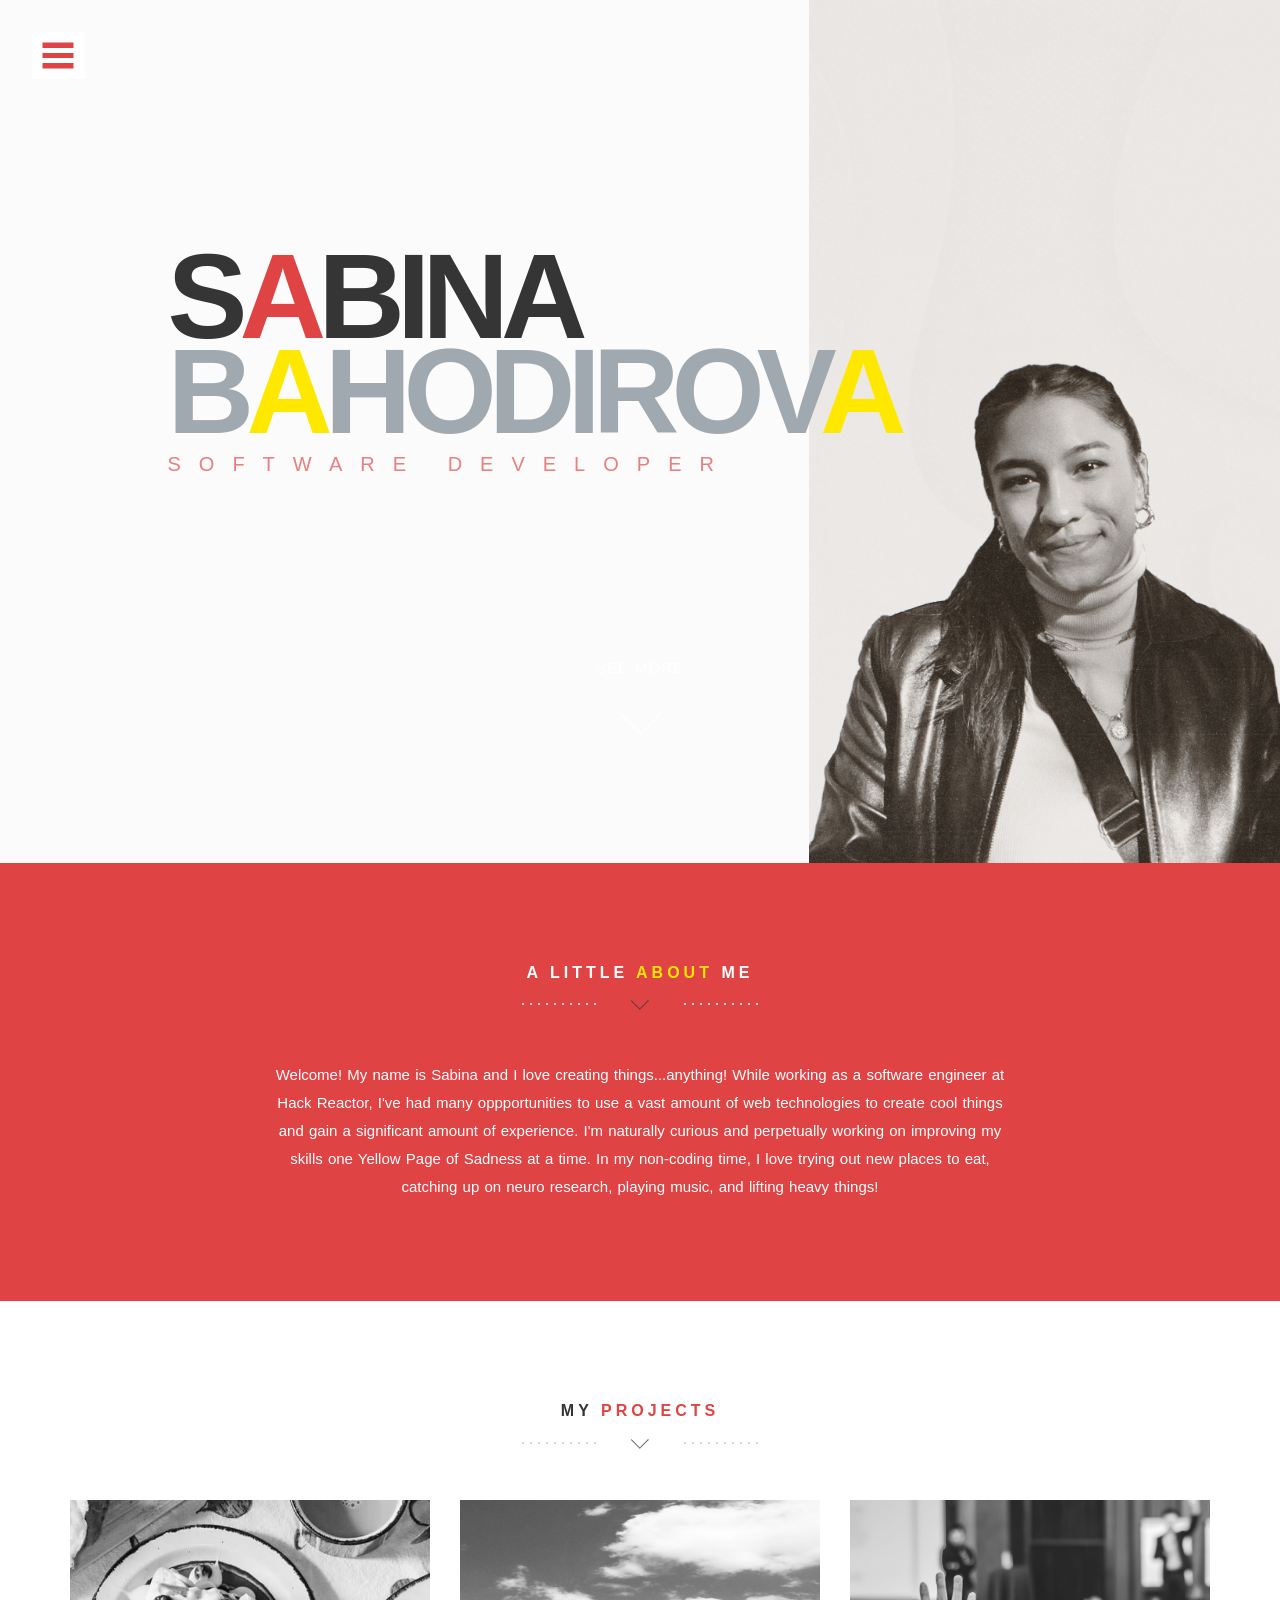
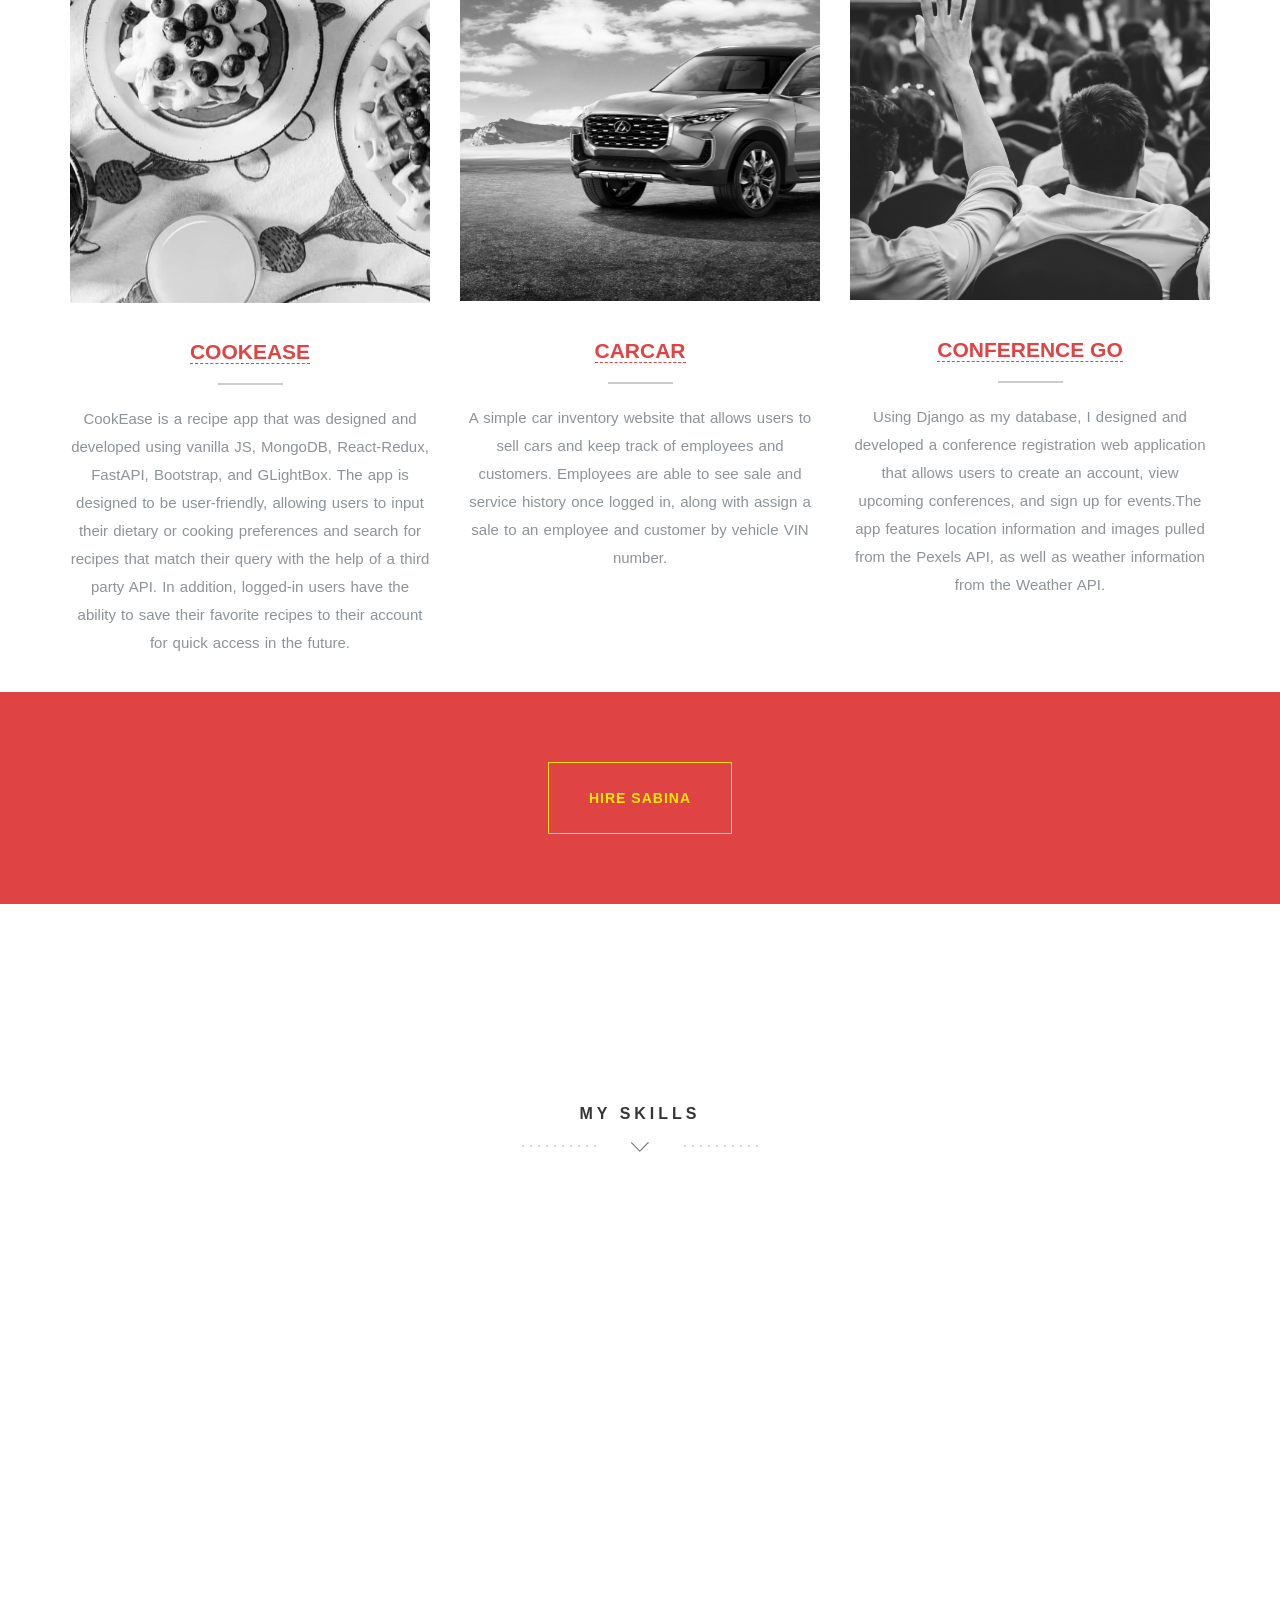
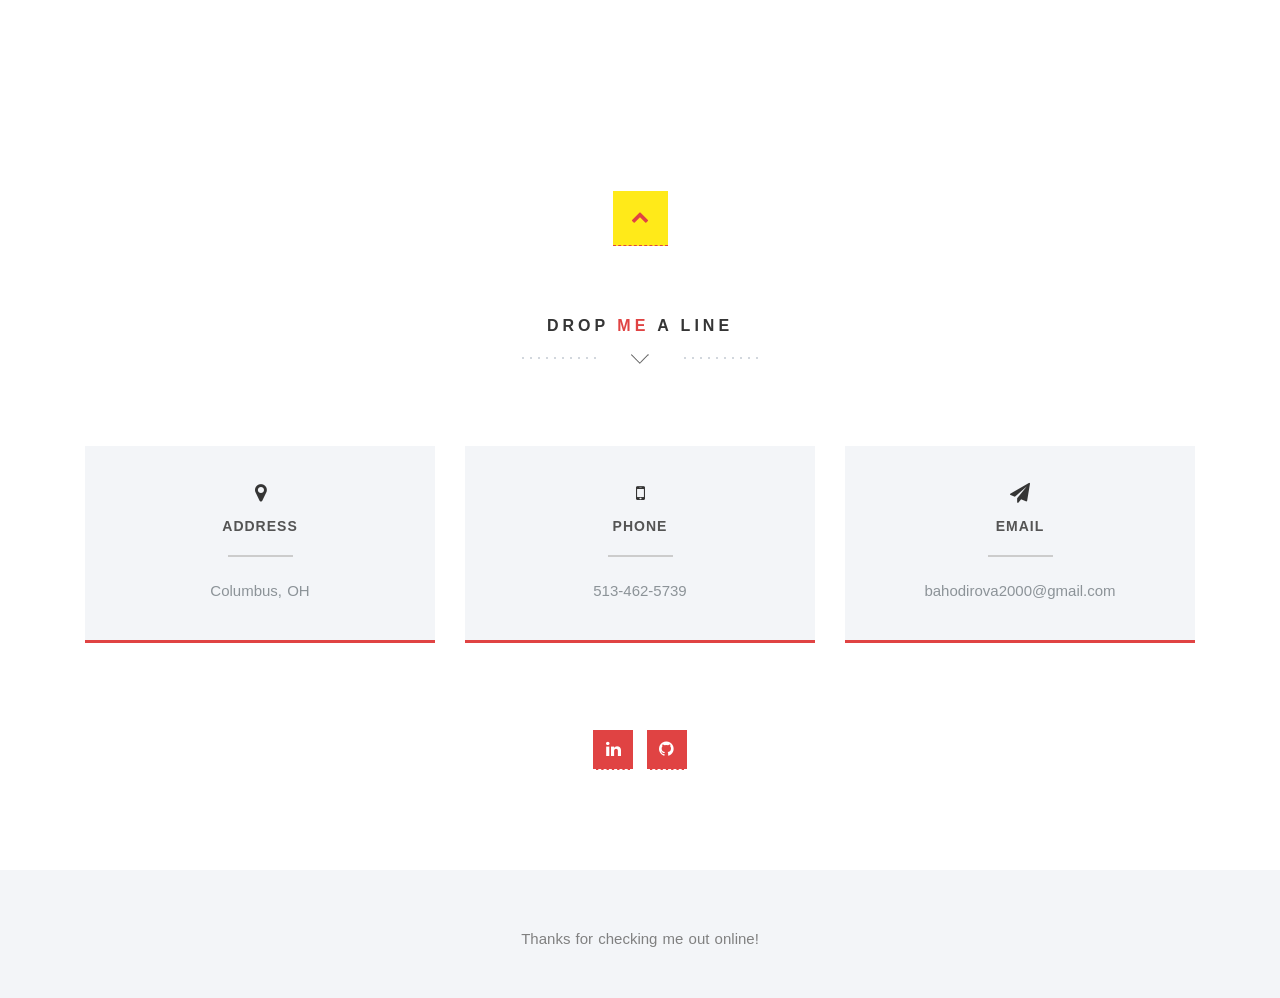
==== index.html @ df7ec86a "Update index.html" ====
<!DOCTYPE html>
<html lang="en">
  <head>
    <meta charset="utf-8" />
    <meta http-equiv="X-UA-Compatible" content="IE=edge" />
    <meta name="viewport" content="width=device-width, initial-scale=1" />
    <!-- Website Title -->
    <title>Sabina Bahodirova - Software Engineer</title>
    <!-- Bootstrap -->
    <link href="assets/bootstrap/css/bootstrap.min.css" rel="stylesheet" />
    <!-- Font-Awesome -->
    <link
      href="assets/font-awesome/css/font-awesome.min.css"
      rel="stylesheet"
    />
    <!-- Lightbox -->
    <link href="assets/lightbox/css/lightbox.css" rel="stylesheet" />
    <!-- Text Rotator-->
    <link href="assets/textrotator/simpletextrotator.css" rel="stylesheet" />
    <!-- FlexSlider -->
    <link href="assets/flexslider/flexslider.css" rel="stylesheet" />
    <!-- Theme Style -->
    <link href="css/style.css" rel="stylesheet" />
    <!-- Animations -->
    <link href="css/animate.css" rel="stylesheet" />
    <!-- Custom Favicon -->
    <link href="img/memoji.png" rel="shortcut icon" type="image/x-icon" />
    <!-- HTML5 Shim and Respond.js IE8 support of HTML5 elements and media queries -->
    <!-- WARNING: Respond.js doesn't work if you view the page via file:// -->
    <!--[if lt IE 9]>
      <script src="assets/html5shiv/html5shiv.js"></script>
      <script src="assets/respond/respond.min.js"></script>
    <![endif]-->
  </head>
  <body id="top">
    <!-- ****************************** Preloader ************************** -->
    <div id="preloader"></div>

    <!-- ==========================
        HEADER SECTION
        =========================== -->
    <header id="home">
      <!-- creative menu -->
      <div class="container-fluid">
        <div class="row">
          <div class="menu-wrap">
            <nav class="menu">
              <!-- Menu Links -->
              <div class="icon-list">
                <a href="index.html#home"
                  ><i class="fa fa-fw fa-home"></i><span>Home</span></a
                >
                <a href="index.html#about"
                  ><i class="fa fa-fw fa-quote-left"></i
                  ><span>About Me</span></a
                >
                <a href="index.html#blog"
                  ><i class="fa fa-fw fa-picture-o"></i><span>Projects</span></a
                >
                <a href="index.html#service"
                  ><i class="fa fa-fw fa-globe"></i><span>Skills</span></a
                >
                <a href="index.html#contact"
                  ><i class="fa fa-fw fa-envelope-o"></i><span>Contact</span></a
                >
              </div>
            </nav>
          </div>
          <button class="menu-button" id="open-button"></button
          ><!-- menu button -->
        </div>
        <!--/row-->
      </div>
      <!--/container-->
      <!-- Header Image -->
      <section class="hero" id="hero">
        <div class="container">
          <!-- Slider Button (don't edit!)-->
          <div class="row">
            <div class="col-md-12 text-right navicon">
              <a id="nav-toggle" class="nav_slide_button" href="index.html#"
                ><span></span
              ></a>
            </div>
          </div>
          <!-- HEADER HEADLINE -->
          <div class="row">
            <div class="col-md-8 col-md-offset-1 inner">
              <h1 class="animated fadeInDown">
                S<span style="color: #e04343">a</span>bina<br />
                <span
                  >B<span style="color: #ffe800">a</span>hodirov<span
                    style="color: #ffe800"
                    >a</span
                  ></span
                >
              </h1>
              <!-- Title -->
              <h3 class="animated fadeInUp delay-05s">
                <span class="rotate">Software Developer</span>
              </h3>
              <!-- Text Rotator -->
            </div>
          </div>
          <!-- Learn More Button -->
          <div class="row">
            <div class="col-md-6 col-md-offset-3 text-center">
              <a href="index.html#about" class="scrollto wow fadeInUp delay-5s">
                <p>SEE MORE</p>
                <p class="scrollto--arrow">
                  <img src="img/scroll-down.png" alt="scroll down arrow" />
                </p>
              </a>
            </div>
          </div>
        </div>
      </section>
      <!-- Header Image End -->
    </header>
    <!-- ==========================
        HEADER SECTION END
        =========================== -->

    <!-- ==========================
        ABOUT SECTION
        =========================== -->
    <section class="intro text-center section-padding color-bg" id="about">
      <div class="container">
        <!-- WELCOME TEXT -->
        <div class="row">
          <div class="col-md-8 col-md-offset-2 wp1">
            <h1 class="arrow">A little <span>about</span> me</h1>
            <!-- Headline -->
            <!-- about / welcome text -->
            <p>
              Welcome! My name is Sabina and I love creating things...anything!
              While working as a software engineer at Hack Reactor, I've had many oppportunities to use a vast
              amount of web technologies to create cool things and gain a
              significant amount of experience. I'm naturally curious and
              perpetually working on improving my skills one Yellow Page of
              Sadness at a time. In my non-coding time, I love trying out new
              places to eat, catching up on neuro research, playing music, and
              lifting heavy things!
            </p>
          </div>
        </div>
      </div>
    </section>
    <!-- ==========================
        ABOUT SECTION END
        =========================== -->

    <!-- ==========================
        BLOG SECTION
        =========================== -->
    <section class="text-center section-padding" id="blog">
      <div class="container">
        <!-- Headline -->
        <div class="row">
          <div class="col-md-12">
            <h1 class="arrow">My <span>Projects</span></h1>
          </div>
        </div>
        <br /><br />
        <!-- Blog Slider -->
        <div class="row">
          <div id="blogSlider">
            <ul class="slides">
              <li>
                <!-- Blog Entry 1 -->
                <div class="col-md-4 wp4">
                  <div class="overlay-effect effects clearfix">
                    <div class="img">
                      <img
                        src="img/stats-bg-2.jpg"
                        class="grayscale"
                        alt="Blog Item"
                        width="825"
                      /><!-- Blog Image -->
                    </div>
                  </div>
                  <br />
                  <h2>
                    <a
                      href="https://guardians-of-the-repository.gitlab.io/cookease/"
                      >CookEase</a
                    >
                  </h2>
                  <!-- Headline -->
                  <p>
                    CookEase is a recipe app that was designed and developed
                    using vanilla JS, MongoDB, React-Redux, FastAPI, Bootstrap,
                    and GLightBox. The app is designed to be user-friendly,
                    allowing users to input their dietary or cooking preferences
                    and search for recipes that match their query with the help
                    of a third party API. In addition, logged-in users have the
                    ability to save their favorite recipes to their account for
                    quick access in the future.
                  </p>
                  <!-- Description-->
                </div>
                <!-- Blog Entry 2 -->
                <div class="col-md-4 wp4 delay-05s">
                  <div class="overlay-effect effects clearfix">
                    <div class="img">
                      <img
                        src="img/car.jpg"
                        class="grayscale"
                        alt="Blog Item"
                        width="555"
                      /><!-- Blog Image -->
                    </div>
                  </div>
                  <br />
                  <h2>
                    <a href="https://gitlab.com/msun220/carcar">CarCar</a>
                  </h2>
                  <!-- Headline -->
                  <p>
                    A simple car inventory website that allows users to sell
                    cars and keep track of employees and customers. Employees
                    are able to see sale and service history once logged in,
                    along with assign a sale to an employee and customer by
                    vehicle VIN number.
                  </p>
                  <!-- Description -->
                </div>
                <!-- Blog Entry 3 -->
                <div class="col-md-4 wp4 delay-1s">
                  <div class="overlay-effect effects clearfix">
                    <div class="img">
                      <img
                        src="img/conference.jpg"
                        class="grayscale"
                        alt="Blog Item"
                        width="710"
                      /><!-- Blog Image -->
                    </div>
                  </div>
                  <br />
                  <h2>
                    <a href="https://gitlab.com/sbahodirova/conference-go"
                      >Conference Go</a
                    >
                  </h2>
                  <!-- Headline -->
                  <p>
                    Using Django as my database, I designed and developed a
                    conference registration web application that allows users to
                    create an account, view upcoming conferences, and sign up
                    for events.The app features location information and images
                    pulled from the Pexels API, as well as weather information
                    from the Weather API.
                  </p>
                  <!-- Description-->
                </div>
              </li>
            </ul>
          </div>
        </div>
      </div>
      <div class="spacer-cta text-center">
        <div class="container">
          <div class="row">
            <div class="col-md-12">
              <a href="index.html#contact" class="outline-btn">hire sabina</a>
            </div>
          </div>
        </div>
      </div>
    </section>
    <!-- ==========================
        BLOG SECTION END
        =========================== -->

    <!-- ==========================
        SERVICE SECTION
        =========================== -->
    <section class="features text-center section-padding" id="service">
      <div class="container">
        <!-- Headline -->
        <div class="row">
          <div class="col-md-12">
            <h1 class="arrow">My Skills</h1>
          </div>
        </div>
        <div class="row">
          <div class="col-md-12">
            <div class="services">
              <!-- Service Box 1 -->
              <div class="col-md-4 wp2 item">
                <div class="icon">
                  <i class="fa fa-book"></i
                  ><!-- Icon -->
                </div>
                <h2>Languages and System Design</h2>
                <!-- Title -->
                <p>Python 3, JavaScript ES6+, Typescript, Node.js, Go, SQL, HTML5, CSS</p>
                <p>
                  Monoliths, Microservices, Domain-driven design, Message
                  passing, Event sourcing, REST APIs, CI/CD
                </p>
                <!-- Description -->
              </div>
              <!-- Service Box 2 -->
              <div class="col-md-4 wp2 item delay-05s">
                <div class="icon">
                  <i class="fa fa-desktop"></i
                  ><!-- Icon -->
                </div>
                <h2>Front End</h2>
                <!-- Title -->
                <p>DOM manipulation, Websockets, React</p>
                <!-- Description -->
              </div>
              <!-- Service Box 3 -->
              <div class="col-md-4 wp2 item delay-1s">
                <div class="icon">
                  <i class="fa fa-cubes"></i
                  ><!-- Icon -->
                </div>
                <h2>Back End</h2>
                <!-- Title -->
                <p>Django 4, PostgreSQL, MongoDB, Apache Kafka, RabbitMQ, Firebase, FastAPI, Express</p>
                <!-- Description -->
              </div>
            </div>
            <div class="clearfix"></div>
          </div>
        </div>
      </div>
    </section>
    <!-- ==========================
        SERVICE SECTION END
        =========================== -->

    <!-- ==========================
        CONTACT SECTION
        =========================== -->
    <section class="text-center section-padding contact-wrap" id="contact">
      <!-- To Top Button -->
      <a href="index.html#top" class="up-btn"
        ><i class="fa fa-chevron-up"></i
      ></a>
      <div class="container">
        <!-- Headline -->
        <div class="row">
          <div class="col-md-12">
            <h1 class="arrow">Drop <span>me</span> a line</h1>
          </div>
        </div>
        <div class="row contact-details">
          <!-- Adress Box -->
          <div class="col-md-4">
            <div class="dark-box box-hover">
              <h2><i class="fa fa-map-marker"></i><span>Address</span></h2>
              <p>Columbus, OH</p>
            </div>
          </div>
          <!-- Phone Number Box -->
          <div class="col-md-4">
            <div class="dark-box box-hover">
              <h2><i class="fa fa-mobile"></i><span>Phone</span></h2>
              <p>513-462-5739</p>
            </div>
          </div>
          <!-- E-Mail Box -->
          <div class="col-md-4">
            <div class="dark-box box-hover">
              <h2><i class="fa fa-paper-plane"></i><span>Email</span></h2>
              <p>bahodirova2000@gmail.com</p>
            </div>
          </div>
        </div>
        <br />
        <!-- Social Buttons - use font-awesome, past in what you want -->
        <div class="row">
          <div class="col-md-12">
            <ul class="social-buttons">
              <!-- linkedin -->
              <li>
                <a
                  href="https://www.linkedin.com/in/sabinabahodirova/"
                  class="social-btn"
                  ><i class="fa fa-linkedin"></i
                ></a>
              </li>
              <!-- github -->
              <li>
                <a href="https://gitlab.com/sbahodirova" class="social-btn"
                  ><i class="fa fa-github"></i
                ></a>
              </li>
            </ul>
          </div>
        </div>
      </div>
    </section>
    <!-- ==========================
        CONTACT SECTION END
        =========================== -->

    <!-- ==========================
        FOOTER SECTION
        =========================== -->
    <footer>
      <div class="container">
        <div class="row">
          <div class="col-md-12 text-center">
            <p>Thanks for checking me out online!</p>
          </div>
        </div>
      </div>
    </footer>
    <!-- ==========================
        FOOTER SECTION END
        =========================== -->

    <!-- jQuery -->
    <script src="https://ajax.googleapis.com/ajax/libs/jquery/1.11.0/jquery.min.js"></script>
    <!-- SmoothScroll -->
    <script
      type="text/javascript"
      src="assets/smoothscroll/smoothscroll.js"
    ></script>
    <!-- Bootstrap -->
    <script src="assets/bootstrap/js/bootstrap.min.js"></script>
    <!-- Waypoints -->
    <script src="js/waypoints.min.js"></script>
    <!-- classie.js -->
    <script src="js/classie.js"></script>
    <!-- FlexSlider -->
    <script src="assets/flexslider/jquery.flexslider.js"></script>
    <!-- Modernizr -->
    <script src="js/modernizr.js"></script>
    <!-- Text Rotator -->
    <script src="assets/textrotator/jquery.simple-text-rotator.js"></script>
    <!-- Lightbox.js -->
    <script src="assets/lightbox/js/lightbox.min.js"></script>
    <!-- Google Maps -->
    <script
      type="text/javascript"
      src="https://maps.googleapis.com/maps/api/js?key=AIzaSyDeKBBPJTG3v5w3cNPAgM6ZsJiPyL1mP_o&amp;sensor=false"
    ></script>
    <!-- Theme JavaScript Core -->
    <script src="js/main.js"></script>
    <script src="js/script.js"></script>

    <!-- GOOGLE MAPS DATA -->
    <script type="text/javascript">
      // When the window has finished loading create our google map below
      google.maps.event.addDomListener(window, "load", init);

      function init() {
        // Basic options for a simple Google Map
        // For more options see: https://developers.google.com/maps/documentation/javascript/reference#MapOptions
        var mapOptions = {
          // How zoomed in you want the map to start at (always required)
          zoom: 15,

          scrollwheel: false,

          // The latitude and longitude to center the map (always required)
          center: new google.maps.LatLng(40.68961985411178, -74.01618003845215), // New York

          // How you would like to style the map.
          // This is where you would paste any style found on Snazzy Maps.
          styles: [
            {
              featureType: "water",
              stylers: [{ color: "#F2F2F2" }, { visibility: "on" }],
            },
            { featureType: "landscape", stylers: [{ color: "#FFFFFF" }] },
            {
              featureType: "road",
              stylers: [{ saturation: -100 }, { lightness: 45 }],
            },
            {
              featureType: "road.highway",
              stylers: [{ visibility: "simplified" }],
            },
            {
              featureType: "road.arterial",
              elementType: "labels.icon",
              stylers: [{ visibility: "off" }],
            },
            {
              featureType: "administrative",
              elementType: "labels.text.fill",
              stylers: [{ color: "#ADADAD" }],
            },
            { featureType: "transit", stylers: [{ visibility: "off" }] },
            { featureType: "poi", stylers: [{ visibility: "off" }] },
          ],
        };

        // Get the HTML DOM element that will contain your map
        // We are using a div with id="map" seen below in the <body>
        var mapElement = document.getElementById("googlemaps");

        // Create the Google Map using out element and options defined above
        var map = new google.maps.Map(mapElement, mapOptions);
      }
    </script>

    <!-- TEXT ROTATOR SETTINGS -->
    <script type="text/javascript">
      $(".rotate").textrotator({
        animation: "fade", // You can pick the way it animates when rotating through words. Options are dissolve (default), fade, flip, flipUp, flipCube, flipCubeUp and spin.
        separator: ",", // If you don't want commas to be the separator, you can define a new separator (|, &, * etc.) by yourself using this field.
        speed: 2000, // How many milliseconds until the next word show.
      });
    </script>
  </body>
</html>
---- assets/textrotator/simpletextrotator.css ----
.rotating {
  display: inline-block;
  -webkit-transform-style: preserve-3d;
  -moz-transform-style: preserve-3d;
  -ms-transform-style: preserve-3d;
  -o-transform-style: preserve-3d;
  transform-style: preserve-3d;
  -webkit-transform: rotateX(0) rotateY(0) rotateZ(0);
  -moz-transform: rotateX(0) rotateY(0) rotateZ(0);
  -ms-transform: rotateX(0) rotateY(0) rotateZ(0);
  -o-transform: rotateX(0) rotateY(0) rotateZ(0);
  transform: rotateX(0) rotateY(0) rotateZ(0);
  -webkit-transition: 0.5s;
  -moz-transition: 0.5s;
  -ms-transition: 0.5s;
  -o-transition: 0.5s;
  transition: 0.5s;
  -webkit-transform-origin-x: 50%;
}

.rotating.flip {
  position: relative;
}

.rotating .front, .rotating .back {
  left: 0;
  top: 0;
  -webkit-backface-visibility: hidden;
  -moz-backface-visibility: hidden;
  -ms-backface-visibility: hidden;
  -o-backface-visibility: hidden;
  backface-visibility: hidden;
}

.rotating .front {
  position: absolute;
  display: inline-block;
  -webkit-transform: translate3d(0,0,1px);
  -moz-transform: translate3d(0,0,1px);
  -ms-transform: translate3d(0,0,1px);
  -o-transform: translate3d(0,0,1px);
  transform: translate3d(0,0,1px);
}

.rotating.flip .front {
  z-index: 1;
}

.rotating .back {
  display: block;
  opacity: 0;
}

.rotating.spin {
  -webkit-transform: rotate(360deg) scale(0);
  -moz-transform: rotate(360deg) scale(0);
  -ms-transform: rotate(360deg) scale(0);
  -o-transform: rotate(360deg) scale(0);
  transform: rotate(360deg) scale(0);
}



.rotating.flip .back {
  z-index: 2;
  display: block;
  opacity: 1;
  
  -webkit-transform: rotateY(180deg) translate3d(0,0,0);
  -moz-transform: rotateY(180deg) translate3d(0,0,0);
  -ms-transform: rotateY(180deg) translate3d(0,0,0);
  -o-transform: rotateY(180deg) translate3d(0,0,0);
  transform: rotateY(180deg) translate3d(0,0,0);
}

.rotating.flip.up .back {
  -webkit-transform: rotateX(180deg) translate3d(0,0,0);
  -moz-transform: rotateX(180deg) translate3d(0,0,0);
  -ms-transform: rotateX(180deg) translate3d(0,0,0);
  -o-transform: rotateX(180deg) translate3d(0,0,0);
  transform: rotateX(180deg) translate3d(0,0,0);
}

.rotating.flip.cube .front {
  -webkit-transform: translate3d(0,0,100px) scale(0.9,0.9);
  -moz-transform: translate3d(0,0,100px) scale(0.85,0.85);
  -ms-transform: translate3d(0,0,100px) scale(0.85,0.85);
  -o-transform: translate3d(0,0,100px) scale(0.85,0.85);
  transform: translate3d(0,0,100px) scale(0.85,0.85);
}

.rotating.flip.cube .back {
  -webkit-transform: rotateY(180deg) translate3d(0,0,100px) scale(0.9,0.9);
  -moz-transform: rotateY(180deg) translate3d(0,0,100px) scale(0.85,0.85);
  -ms-transform: rotateY(180deg) translate3d(0,0,100px) scale(0.85,0.85);
  -o-transform: rotateY(180deg) translate3d(0,0,100px) scale(0.85,0.85);
  transform: rotateY(180deg) translate3d(0,0,100px) scale(0.85,0.85);
}

.rotating.flip.cube.up .back {
  -webkit-transform: rotateX(180deg) translate3d(0,0,100px) scale(0.9,0.9);
  -moz-transform: rotateX(180deg) translate3d(0,0,100px) scale(0.85,0.85);
  -ms-transform: rotateX(180deg) translate3d(0,0,100px) scale(0.85,0.85);
  -o-transform: rotateX(180deg) translate3d(0,0,100px) scale(0.85,0.85);
  transform: rotateX(180deg) translate3d(0,0,100px) scale(0.85,0.85);
}
---- css/style.css ----
/*========================================================================*/



/* /////////////////////////////////////////////////////////////////////
// 03 - Preloader
/////////////////////////////////////////////////////////////////////*/

#preloader {
    position:fixed;
    left:0;
    top:0;
    z-index:99999999999;
    width:100%;
    height:100%;
    overflow:visible;
    background: #fff url('../img/preloader.gif') no-repeat center center;
}





/* ==========================================================================
	Global Styles
========================================================================== */
a {
	color: #E04343;
	-webkit-transition:all 0.5s;
	-moz-transition:all 0.5s;
	-o-transition:all 0.5s;
	transition:all 0.5s;
	border-bottom: 1px dashed;
	outline:none!important;
}

a:hover,a:focus,a:active {
	color:#0D0D0D;
	text-decoration:none;
	outline:none!important;
}
p {
	color:#8c9398;
	word-spacing:1px;
	line-height:25px;
	font-size:20px;
}
h2 {
	font-size:15px;
	color:#353535!important;
	text-transform:uppercase;
	font-weight:bold;
}

h2::after {
	content:" ";
	border:solid 1px #CCCCCC;
	display:block;
	width:65px;
	margin:20px auto;
}
h6 {
	font-size:15px;
	color:#8c8c8c;
	text-transform:uppercase;
	font-weight:bold;
}
h6::after {
	content:" ";
	border:solid 1px #CCCCCC;
	display:block;
	width:65px;
	margin-top: 20px;
}
/* ==========================================================================HTML5 display definitions========================================================================== */
article,aside,details,figcaption,figure,footer,header,hgroup,nav,section,summary {
	display:block;
}
audio,canvas,video {
	display:inline-block;
	*display:inline;
	*zoom: 1;
}
/* * Remove excess height in iOS 5 devices. */
audio:not([controls]) {
	display:none;
	height:0;
}
[hidden] {
	display: none;
}
/* ==========================================================================Base========================================================================== */
html {
	font-size:100%;
	-webkit-text-size-adjust:100%;
	-ms-text-size-adjust:100%;
}
html,html a {
	-webkit-font-smoothing:antialiased;
	text-shadow:1px 1px 1px rgba(0,0,0,0.004);
}
html,button,input,select,textarea {
	font-family:'Varela Round',sans-serif;
}
body {
	margin:0;
	font-family: 'Open Sans',sans-serif;
}
/* ==========================================================================Links========================================================================== */
a:focus {
	outline:thin dotted;
}
a:active,a:hover {
	outline: 0;
}
/* ==========================================================================Typography========================================================================== */
@import url(http://fonts.googleapis.com/css?family=Open+Sans:300,400);
h1 {
	font-size:2em;
	margin:0.67em 0;
	color:#353535;
}
h2 {
	font-size:1.5em;
	margin:0.83em 0;
}

h3 {
	font-size:1.17em;
	margin:1em 0;
}
h4 {
	font-size:1em;
	margin:1.33em 0;
}
h5 {
	font-size:0.83em;
	margin:1.67em 0;
}
h6 {
	font-size: 12px;
	margin:2.33em 0;
}
abbr[title] {
	border-bottom:1px dotted;
}
b,strong {
	font-weight:bold;
}
blockquote {
	margin:0em 55px;
	border-left:4px solid #CCCCCC;
}
dfn {
	font-style:italic;
}
mark {
	background:#ff0;
	color:#000;
}
p,pre {
	margin:1em 0;
}
code,kbd,pre,samp {
	font-family:monospace,serif;
	_font-family:'courier new',monospace;
	font-size:1em;
}
pre {
	white-space:pre;
	white-space:pre-wrap;
	word-wrap:break-word;
}
q {
	quotes:none;
}
q:before,q:after {
	content:'';
	content:none;
}
small {
	font-size:75%;
}
sub,sup {
	font-size:75%;
	line-height:0;
	position:relative;
	vertical-align:baseline;
}
sup {
	top:-0.5em;
}
sub {
	bottom:-0.25em;
}
p {
	font-size: 15px;
	font-weight:100;
	line-height: 28px!important;
}

/* ==========================================================================Lists========================================================================== */
dl,menu,ol,ul {
	margin:1em 0;
}
dd {
	margin:0 0 0 40px;
}
menu,ol,ul {
	padding:0 0 0 40px;
}
nav ul,nav ol {
	list-style:none;
	list-style-image: none;
}
/* ==========================================================================Embedded content========================================================================== */
img {
	border:0;
	-ms-interpolation-mode:bicubic;
}
svg:not(:root) {
	overflow: hidden;
}
/* ==========================================================================Figures========================================================================== */
figure {
	margin: 0;
}
/* ==========================================================================Forms========================================================================== */
form {
	margin:0;
}
fieldset {
	border:1px solid #c0c0c0;
	margin:0 2px;
	padding:0.35em 0.625em 0.75em;
}
legend {
	border:0;
	padding:0;
	white-space:normal;
	*margin-left:-7px;
}
button,input,select,textarea {
	font-size:100%;
	margin:0;
	vertical-align:baseline;
	*vertical-align:middle;
}
button,input {
	line-height:normal;
}
button,html input[type="button"],input[type="reset"],input[type="submit"] {
	-webkit-appearance:button;
	cursor:pointer;
	*overflow:visible;
}
button[disabled],input[disabled] {
	cursor:default;
}
input[type="checkbox"],input[type="radio"] {
	box-sizing:border-box;
	padding:0;
	*height:13px;
	*width:13px;
}
input[type="search"] {
	-webkit-appearance:textfield;
	-moz-box-sizing:content-box;
	-webkit-box-sizing:content-box;
	box-sizing:content-box;
}
input[type="search"]::-webkit-search-cancel-button,input[type="search"]::-webkit-search-decoration {
	-webkit-appearance:none;
}
button::-moz-focus-inner,input::-moz-focus-inner {
	border:0;
	padding:0;
}
textarea {
	overflow:auto;
	vertical-align: top;
}
/* ==========================================================================Tables========================================================================== */
table {
	border-collapse:collapse;
	border-spacing: 0;
}
/* ==========================================================================Section Styles========================================================================== */
.section-padding {
	padding:90px 0 100px
}
.dark-bg {
	background:#f3f5f8;
}
.light-bg {
	background-color:#fff;
}
.dark-box {
	background: #F3F5F8;
	-webkit-box-shadow: 0px 3px 0px 0px #E04343;
	-moz-box-shadow: 0px 3px 0px 0px #E04343;
	box-shadow: 0px 3px 0px 0px #E04343;
	padding:20px 0;
}
.dark-box:hover,.dark-box:focus {
	-webkit-box-shadow: 0px 3px 0px 0px #FFE801;
	-moz-box-shadow: 0px 3px 0px 0px #FFE801;
	box-shadow: 0px 3px 0px 0px #FFE801;
}
.box-hover {
	transition:all 500ms ease-in-out;
	-webkit-transition:all 500ms ease-in-out;
	-moz-transition:all 500ms ease-in-out;
	-o-transition:all 500ms ease-in-out;
}
.box-hover:hover,.box-hover:focus {
	transform:translate(0,-15px);
	-webkit-transform:translate(0,-15px);
	-ms-transform:translate(0,-15px);
}
.wrapper {
	height:650px;
}
.nopadding {
	padding:0;
}
.inner {
	padding-top: 138px;
}
/* ==========================================================================Navigation========================================================================== */
.menu-wrap a {
	color:#555d7c;
	outline:none!important;
}
.menu-wrap a:hover,.menu-wrap a:focus {
	color: #E04343;
}
.content-wrap {
	overflow-y:scroll;
	-webkit-overflow-scrolling:touch;
	-webkit-transition:-webkit-transform 0.4s;
	transition:transform 0.4s;
	-webkit-transition-timing-function:cubic-bezier(0.7,0,0.3,1);
	transition-timing-function:cubic-bezier(0.7,0,0.3,1);
}
.content {
	position:relative;
	background:#b4bad2;
	padding-bottom: 12em;
}
/* Common styles for menu button and menu-wrap */
.menu-button,.menu-wrap {
	position:fixed;
	width:2.5em;
	height:2.25em;
	font-size:1.5em;
	-webkit-transform:translate3d(1.5em,1.5em,0);
	transform: translate3d(1.5em,1.5em,0);
}
/* Menu Button */
.menu-button {
	z-index:1000;
	margin:0;
	padding:0;
	border:none;
	text-indent:2.5em;
	color:transparent;
	background:transparent;
}
.menu-button::before {
	position:absolute;
	top:0.5em;
	right:0.5em;
	bottom:0.5em;
	left:0.5em;
	background: linear-gradient(#E04343 20%,rgba(0, 0, 0, 0) 20%,rgba(0, 0, 0, 0) 40%,#E04343 40%,#E04343 60%,rgba(0, 0, 0, 0) 60%,rgba(0, 0, 0, 0) 80%,#E04343 80%);
	content:'';
}
.menu-button:hover {
	opacity: 0.6;
}
/* Menu */
.menu-wrap {
	z-index:999;
	background: rgba(255, 255, 255, 1);
	-webkit-transition:width 0.4s,height 0.4s,-webkit-transform 0.4s;
	transition:width 0.4s,height 0.4s,transform 0.4s;
	-webkit-transition-timing-function:cubic-bezier(0.7,0,0.3,1);
	transition-timing-function:cubic-bezier(0.7,0,0.3,1);
}
.menu {
	height:100%;
	overflow:hidden;
	font-size:0.75em;
}
.icon-list {
	float:right;
	padding:2.5em 2em 0 6em;
}
.icon-list a {
	opacity:0;
	display:inline-block;
	padding:0 0.2em;
	margin:0 15px;
	text-align:center;
	font-size:1.2em;
	color: #353535;
}
.icon-list a span {
	display:block;
	text-transform:uppercase;
	letter-spacing:1px;
	font-size:0.5em;
	font-weight:700;
	padding-top: 0.5em;
}
/* Shown menu */
.show-menu .content-wrap {
	-webkit-transition-delay:0s;
	transition-delay:0s;
	-webkit-transform:translate3d(0,125px,0);
	transform:translate3d(0,125px,0);
}
.show-menu .menu-wrap {
	width:100%;
	height:125px;
	-webkit-transform:translate3d(0,0,0);
	transform:translate3d(0,0,0);
	-webkit-transition-delay:0s;
	transition-delay:0s;
	border-bottom: 1px solid #E04343;
}
.show-menu .icon-list a {
	opacity:1;
	-webkit-transition:opacity 0.4s 0.4s;
	transition:opacity 0.4s 0.4s;
}
.show-menu .icon-list a:nth-child(2) {
	-webkit-transition-delay:0.42s;
	transition-delay:0.42s;
}
.show-menu .icon-list a:nth-child(3) {
	-webkit-transition-delay:0.44s;
	transition-delay:0.44s;
}
.show-menu .icon-list a:nth-child(4) {
	-webkit-transition-delay:0.46s;
	transition-delay:0.46s;
}
.show-menu .icon-list a:nth-child(5) {
	-webkit-transition-delay:0.48s;
	transition-delay:0.48s;
}
.show-menu .icon-list a:nth-child(6) {
	-webkit-transition-delay:0.5s;
	transition-delay: 0.5s;
}
/* ==========================================================================Hero========================================================================== */
.hero {
	background: url('../img/headshot.jpg') right bottom no-repeat;
	background-size: contain;
	padding:110px 0 100px 0;
	height:auto;
	background-color: #FBFBFB;
}
.hero h1 {
	font-size: 120px;
	letter-spacing: -8px;
	margin: 0;
	font-weight: 600;
	line-height: 95px;
	text-transform: uppercase;
}
.hero h1 span {
	color:#a1a9b0;
	/* display:inline-block; */
}
.hero h3 {
	font-size: 20px;
	margin:0;
	padding:0;
	opacity:0.5;
	color: #E04343;
	letter-spacing: 18px;
	line-height: 50px;
	text-transform: uppercase;
}
.hero p {
	letter-spacing:1px;
	color:#fff;
	font-size: 15px;
}
/* Boucing Arrow Animation */
@keyframes arrowbounce {
	from {
		-webkit-transform:translateY(0);
		-moz-transform:translateY(0);
		transform:translateY(0);
	}
	to {
		-webkit-transform:translateY(-20px);
		-moz-transform:translateY(-20px);
		transform:translateY(-20px);
	}
}
@-moz-keyframes arrowbounce {
	/* Firefox */ from {
		-webkit-transform:translateY(0);
		-moz-transform:translateY(0);
		transform:translateY(0);
	}
	to {
		-webkit-transform:translateY(-20px);
		-moz-transform:translateY(-20px);
		transform:translateY(-20px);
	}
}
@-webkit-keyframes arrowbounce {
	/* Safari and Chrome */ from {
		-webkit-transform:translateY(0);
		-moz-transform:translateY(0);
		transform:translateY(0);
	}
	to {
		-webkit-transform:translateY(-20px);
		-moz-transform:translateY(-20px);
		transform:translateY(-20px);
	}
}
@-o-keyframes arrowbounce {
	/* Opera */ from {
		-webkit-transform:translateY(0);
		-moz-transform:translateY(0);
		transform:translateY(0);
	}
	to {
		-webkit-transform:translateY(-20px);
		-moz-transform:translateY(-20px);
		transform:translateY(-20px);
	}
}
.scrollto {
	padding: 150px 0px 0px 0px;
	display:block;
	color:#FFF;
	text-decoration:none;
	width:200px;
	margin:0 auto;
	border-bottom: none;
}
.scrollto--arrow {
	padding:10px;
}
.scrollto--arrow img {
	animation:arrowbounce 1s alternate infinite;
	-moz-animation:arrowbounce 1s alternate infinite;
	/* Firefox */-webkit-animation:arrowbounce 1s alternate infinite;
	/* Safari and Chrome */-o-animation: arrowbounce 1s alternate infinite;
	/* Opera */
}
/* ==========================================================================Intro========================================================================== */
.intro p {
	margin:50px 0 0;
}
h1.arrow {
	font-size: 16px;
	text-transform:uppercase;
	color:#353535;
	letter-spacing: 4px;
	background:url('../img/h1-bg.png') no-repeat center bottom;
	padding-bottom:30px;
	font-weight: bold;
}
h1.arrow span {
    color: #E04343;
}
/* ==========================================================================About========================================================================== */
.about-image {
	height:400px;
	-webkit-background-size:cover;
	-moz-background-size:cover;
	-o-background-size:cover;
	background-size:cover;
}
.color-bg {
	background: #E04343;
}

.color-bg a {
    color: #FFE800;
}
.color-bg h6, .color-bg p {
    color: white;
}
.color-bg h6::after{
	border-color: #fff;
}
.color-bg .weight-outline-btn {
    color: white;
    border-color: white;
}
.color-bg .weight-outline-btn:hover {
	background: #FFF;
	color: #E04343;
	border-color: rgba(0, 0, 0, 0);
}
.about-text {
	padding:20px 50px 25px 50px;
}
.about-text h1 {
	text-transform:uppercase;
	font-size:24px;
	color: #8C8C8C;
}
.color-bg h1.arrow span {
    color: #FFE800;
}
.color-bg h1.arrow {
    color: #FFF;
}
/* ==========================================================================Services========================================================================== */
.services {
	margin-top:80px;
	margin-bottom:40px;
}
.services .icon {
	position:relative;
	width:175px;
	height:175px;
	margin:0 auto;
	text-align:center;
	line-height:180px;
	font-size:56px;
	color:#fff;
	border-radius:50%;
	box-shadow:0 0 0 0 rgba(0,0,0,0.0);
	margin-bottom:40px;
	-webkit-transition:all .3s ease-out;
	transition:all .3s ease-out;
	border: 1px solid #E04343;
	color: #E04343;
}
.services .item:hover .icon {
	background: #E04343;
	border: 1px solid #E04343;
}
.services .item [class*=fa] {
	-webkit-transition:all .3s ease-out;
	transition:all .3s ease-out;
}
.services .item:hover [class*=fa] {
	-webkit-transform:scale(1.2);
	transform:scale(1.2);
	-webkit-transition:all .3s ease-out;
	transition:all .3s ease-out;
	color:#fff;
}
.features-wrapper {
	margin:70px 0 0;
}
i.respons {
	position:relative;
	width:35px;
	height:35px;
	margin:0 auto;
	line-height:35px;
	text-align:center;
	font-size:15px;
	color:#fff;
	border-radius:50%;
	-webkit-transition:all .3s ease-out;
	transition:all .3s ease-out;
	border:1px solid #CCCCCC;
	color: #CCCCCC;
}
/* ==========================================================================iPhone Section========================================================================== */
.iphone {
	width:50%;
	background:#f3f5f8;
	float:left;
	height:100%;
	box-shadow:inset -15px -11px 40px -6px rgba(0,0,0,0.1);
	-moz-box-shadow:inset -15px -11px 40px -6px rgba(0,0,0,0.1);
	-webkit-box-shadow:inset -15px -11px 40px -6px rgba(0,0,0,0.1);
	z-index:1;
}
.fluid-white {
	width:50%;
	background:#fff;
	float:right;
	height:100%;
	z-index:2;
}
.responsive-services {
	position: relative;
}
/* ==========================================================================Portfolio========================================================================== */
.swag {
	padding:75px 0;
}
.swag h1 {
	text-transform:uppercase;
	letter-spacing:5px;
}
.swag h1 span {
	display:block;
	font-size:25px;
	margin-top:20px;
}
.down-arrow-btn {
	width:auto;
	height:40px;
	background:rgba(0,0,0,0.6);
	display:inline-block;
	margin:15px 5px 15px 5px;
	color:#fff;
	font-size:16px;
	line-height:40px;
	padding:0px 10px;
	text-align:center;
}
.down-arrow-btn:hover,.down-arrow-btn:focus {
	color:#fff;
	background:rgba(0,0,0,1);
}
.portfolio img {
	height:300px;
	width:100%;
}
img.grayscale {
	filter:url("data:image/svg+xml;utf8,<svg xmlns=\'http://www.w3.org/2000/svg\'><filter id=\'grayscale\'><feColorMatrix type=\'matrix\' values=\'0.3333 0.3333 0.3333 0 0 0.3333 0.3333 0.3333 0 0 0.3333 0.3333 0.3333 0 0 0 0 0 1 0\'/></filter></svg>#grayscale");
	/* Firefox 3.5+,IE10 */ filter:gray;
	/* IE6-9 */ -webkit-filter:grayscale(100%);
	/* Chrome 19+& Safari 6+*/ -webkit-transition:all .6s ease;
	/* Fade to color for Chrome and Safari */ -webkit-backface-visibility:hidden;
	/* Fix for transition flickering */
}
img.grayscale:hover {
	filter:none;
	-webkit-filter:grayscale(0%);
}
.row-offset-0 {
	margin-left:0;
	margin-right:0;
}
.row-offset-0>* {
	padding-left:0;
	padding-right:0;
}
.effects {
	padding-left:15px;
}
.effects .img {
	position:relative;
	position:relative;
	z-index:1;
	overflow:hidden;
}
.effects .img:nth-child(n) {
	margin-right:5px;
}
.effects .img:first-child {
	margin-left:-15px;
}
.effects .img:last-child {
	margin-right:0;
}
.effects .img img {
	display:block;
	margin:0;
	padding:0;
	height:auto;
}
.overlay {
	display:block;
	position:absolute;
	z-index:20;
	filter:none!important;
	-webkit-filter:grayscale(0%);
	overflow:hidden;
	transition:all 0.5s;
	-webkit-transition:all 0.5s;
	-moz-transition:all 0.5s;
	-o-transition:all 0.5s;
}
.overlay-effect .img i {
	font-size:30px;
}
.overlay-effect .overlay {
	bottom:0;
	left:0;
	right:0;
	width:100%;
	height:100%;
	opacity:0;
}
.overlay-effect .overlay a.expand {
	left:0;
	right:0;
	bottom:47%;
	margin:0 auto -30px auto;
}
.overlay-effect .img.hover .overlay {
	height:100%;
	opacity:1;
}
.img img {
	width:-webkit-calc(100%+40px) !important;
	width:calc(100%+40px) !important;
	-webkit-transition:opacity 0.35s,-webkit-transform 0.35s;
	transition:opacity 0.35s,transform 0.35s;
	-moz-transition:opacity 0.35s,-moz-transform 0.35s;
	-o-transition:opacity 0.35s,-o-transform 0.35s;
	-webkit-transform:translate3d(-40px,0,0);
	transform:translate3d(-40px,0,0);
	-ms-transform:translate3d(-40px,0,0);
}
.img:hover img {
	-webkit-transform:translate3d(0,0,0);
	transform:translate3d(0,0,0);
	-ms-transform:translate3d(-40px,0,0);
}
.hype {
	position:absolute;
	left:0;
	right:0;
	margin-left:auto;
	margin-right:auto;
	top: 50px;
}
/* ==========================================================================Subscribe========================================================================== */
.subscribe {
	padding-top:75px;
}
.subscribe h1 {
	color: #FFFFFF;
	margin-bottom:40px;
}
.subscribe h1 span {
	display:block;
	font-size:15px;
	text-transform:uppercase;
	font-weight:bold;
	margin-top:20px;
	letter-spacing:1px;
}
.subscribe input[type=text] {
	background-color:rgba(255,255,255,0.1);
	border: solid 1px #FFE800;
	padding:20px;
	width:30%;
	color:#808080;
}

.subscribe input[type=text]:focus {
    outline: none;
}
.subscribe input[type=submit] {
	background: #FFE800;
	border: solid 1px #FFE800;
	padding:20px;
	color: #E04343;
	text-transform:uppercase;
	letter-spacing:1px;
	transition:all 0.5s ease;
	-moz-transition:all 0.5s ease;
	-webkit-transition:all 0.5s ease;
	-o-transition:all 0.5s ease;
}
.subscribe input[type=submit]:hover {
	background: rgba(255, 232, 0, 0.9);
	border: solid 1px #FFE800;
	color: #E04343;
}
/* ==========================================================================CTA========================================================================== */
.spacer-cta {
	background-color: #E04343;
	padding:70px 0;
}
.outline-btn {
	display:inline-block;
	padding:25px 40px;
	color: #FFE801;
	border: solid 1px #FFE801;
	text-transform:uppercase;
	font-weight:bold;
	letter-spacing:1px;
}
.outline-btn:hover,.outline-btn:focus {
	color: #E04343;
	border: solid 1px #E04343;
	background: #FFE801;
}
.weight-outline-btn {
	display:inline-block;
	padding:20px 30px;
	color:#8C8C8C;
	border:solid 1px #8C8C8C;
	text-transform:uppercase;
	font-weight:bold;
	letter-spacing:1px;
}
.weight-outline-btn:hover,.outline-btn:focus {
	color:#424242;
	border: solid 1px #424242;
}
/* ==========================================================================Team========================================================================== */
.team img {
	margin-bottom:20px;
}
ul.social-buttons {
	list-style:none;
	margin:0;
	padding:0;
}
ul.social-buttons li {
	display:inline-block;
	margin-right:10px;
}
ul.social-buttons li:last-child {
	margin-right:0;
}
.social-btn {
	width:40px;
	height:40px;
	background: #E04343;
	display:inline-block;
	color:#fff;
	font-size:17px;
	line-height:40px;
	text-align:center;
}
.social-btn:hover,.social-btn:focus {
	background: rgba(255, 232, 0, 1);
	color: #E04343;
}
.social {
	margin-top: 25px
}
/* ==========================================================================Contact========================================================================== */
.up-btn {
	width:55px;
	height:55px;
	background: rgba(255, 232, 1, 0.9);
	display:block;
	margin:0 auto;
	color: #E04343;
	font-size:18px;
	line-height:52px;
	text-align:center;
	position:absolute;
	top:-26px;
	left:0;
	right:0;
	margin-left:auto;
	margin-right:auto;
}
.up-btn:hover,up-btn:focus {
	color: black;
	background: #FFE800;
}
.contact-details {
	margin:70px 0;
}
.contact-details h2 {
	font-size:20px;
}
.contact-details h2 span {
	display:block;
	color:#545454;
	text-transform:uppercase;
	letter-spacing:1px;
	font-size:14px;
	margin-top:15px;
}
.contact-wrap {
	position:relative;
}
#googlemaps {
	width:100%;
	height:300px;
	left:15px;
	bottom:25px;
}
.contact {
	margin-top:-20px!important;
}
.contact label {
	float:left;
}
.contact .form-control {
	margin-bottom:20px;
	border:1px solid #cbcbcb;
	height:45px;
}
.contact textarea.form-control {
	height: 310px;
}

/* Inputs styles */
.contact .form-control {
	border-radius:0!important;
	;
	-webkit-box-shadow:none;
	box-shadow:none;
}
.contact .form-control:focus {
	-webkit-box-shadow:none;
	box-shadow:none;
	border:1px solid #B0B0B0;
}

.btn-send{
	background:#E04343;
	color: white;
	transition: all 0.4s;
	border-radius: 0;
	float: right;
}

.btn-send:hover{
	background: #FFE800;
	color: #E04343
}

button,button:focus,button:hover,button:active {
	outline: none!important;
}
/* ==========================================================================Footer========================================================================== */
footer a {
	color:#a1a9b0;
}
footer {
	background-color:#f3f5f8;
	padding:40px 0 30px;
}
footer p {
	color: #808080;
}
/* ==========================================================================FlexSlider Custom CSS========================================================================== */
#servicesSlider {
	margin-top:70px;
}
ul.slides li {
	margin-bottom:20px;
}
.features-slider {
	position:relative;
	padding:11% 100px 10% 100px;
	height:400px;
	background-color:#3F6184;
}
.features-slider ul {
	margin:0;
	padding:0;
	list-style:none;
}
.features-slider ul li {
	width:100%;
}
.features-slider li h1 {
	margin-bottom:15px;
	color:#fff;
	font-weight:400;
	font-size:22px;
}
.features-slider li p {
	color:#fff;
	font-size:14px;
}
#clientSlider .flex-control-nav {
	text-align:left;
}
#clientSlider .flex-control-nav li:first-child {
	margin:0px 4px 0px 0px;
}
#clientSlider small {
	font-size: 12px;
	font-weight: bold;
}
.flex-control-paging li a.flex-active {
    background: #E04343;
    border-color: #E04343;
}

.color-bg .flex-control-paging li a{
    background: white;
    border-color: white;
}

.color-bg .flex-control-paging li a.flex-active {
    background: #FFE800;
    border-color: #FFE800;
}
/* ==========================================================================Waypoints========================================================================== */
.wp1,.wp2,.wp3,.wp4,.wp5,.wp6 {
	visibility:hidden;
}
.bounceInLeft,.bounceInRight,.fadeInUp,.fadeInUpDelay,.fadeInDown,.fadeInUpD,.fadeInLeft,.fadeInRight {
	visibility:visible;
}
.delay-05s {
	animation-delay:0.5s;
	-webkit-animation-delay:0.5s;
}
.delay-1s {
	animation-delay:1s;
	-webkit-animation-delay:1s;
}
.wp3 {
	background:url('../img/iphone-bg.png') no-repeat center center;
	background-position:200px 10px;
	height: 100%;
}
/* ==========================================================================Responsive========================================================================== */
/* 320px (iPhone) */
@media screen and (max-width:414px) {
	.scrollto {
		padding: 95px 0px 0px 0px;
	}

	.hero h1 {
		font-size: 100px;
		line-height: 80px;
		margin-top: 65px;
}
}
/* 480px (WVGA - Low End Windows Phone) */
@media screen and (max-width:480px) {
	.wrapper {
		background:#f3f5f8;
		height:640px;
	}
	.iphone {
		display:none;
	}
	.fluid-white {
		display:none;
	}
	.wp2,.wp4,.wp5,.light-box {
		margin-bottom: 30px;
	}
}
/* xGA iPad */
@media screen and (max-width:1024px) {
	.wp3 {
		background-position:50px 0;
	}
	.swag {
		background-attachment:scroll;
	}
	.subscribe {
		background-attachment: scroll;
	}
}
/* 1200px (Small Desktop,Netbook) */
@media screen and (max-width:1280px) {
	.wp3 {
		background-position: 50px 0;
	}
}
/* Bootstrap 990px Breakpoint to 480px */
@media screen and (min-width:480px) and (max-width:991px) {
	.iphone {
		display:none;
	}
	.fluid-white {
		display:none;
	}
	.wrapper {
		background:#f3f5f8;
		height:540px;
	}
	.wp2,.wp4,.wp5,.light-box {
		margin-bottom:30px;
	}
}
@media screen and (max-width:50em) {
	.icon-list a {
		padding:0.5em 0em;
		margin:0 5px;
		font-size:1em;
	}
}







/** Responsive fixes **/
@media screen and (max-width:767px) {
	.inner {
    padding-top: 10px;
    text-align: center;
	}

	.hero h3 {
	    letter-spacing: 10px;
	}


	.hero {
	    padding-bottom: 0;
	}

	.subscribe input[type=text] {
	    width: 50%;
	    margin-bottom: 30px;
	}

	.btn-send {
	    float: none;

	    margin-bottom: 80px;
	}
	.effects .img {
    	margin-bottom: 15px;
	}
	.show-menu .icon-list a {
		display: block;
		width: 100%;
		float: left;
		margin-bottom: 10px;
	}

	.show-menu .menu-wrap {
		height: 100%;
	}
}


@media screen and (max-width:991px) {
	.hero {
    	padding: 0px;
	}

	.subscribe {
	    padding-bottom: 40px;
	}
}
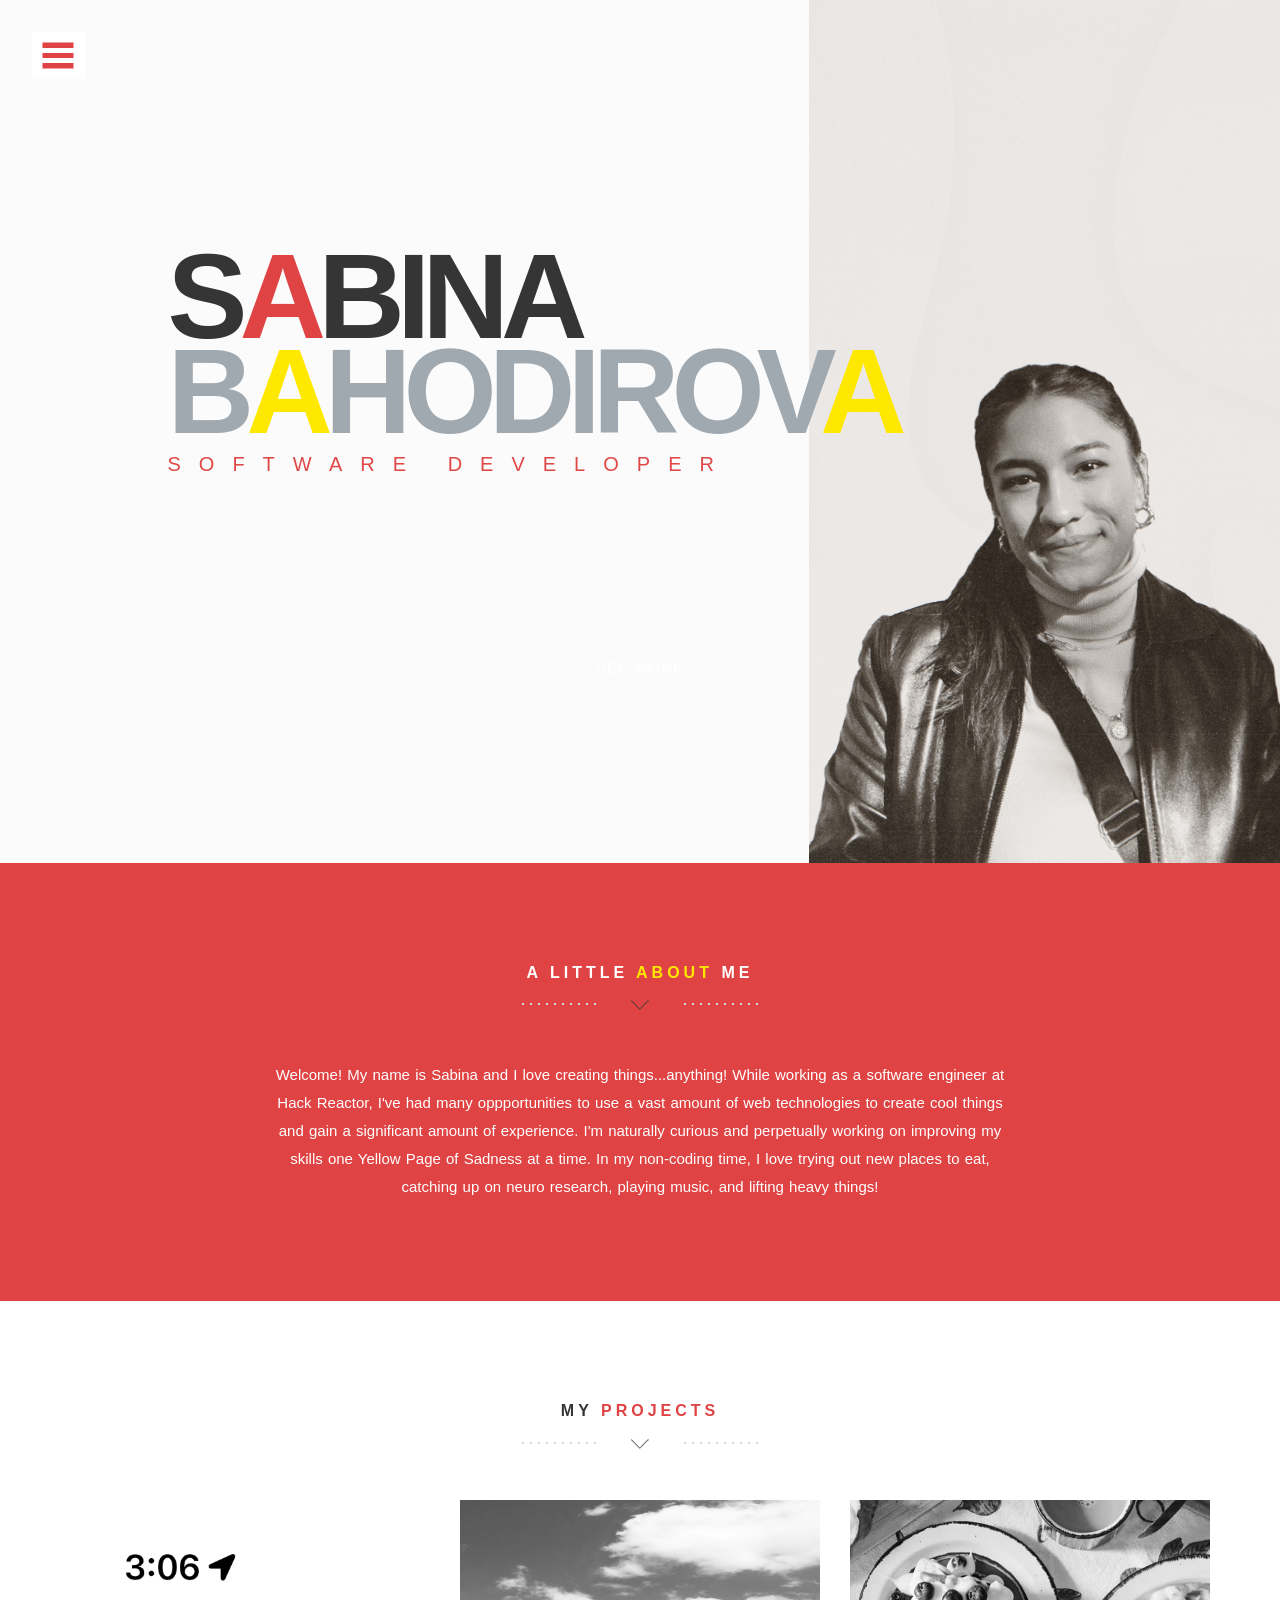
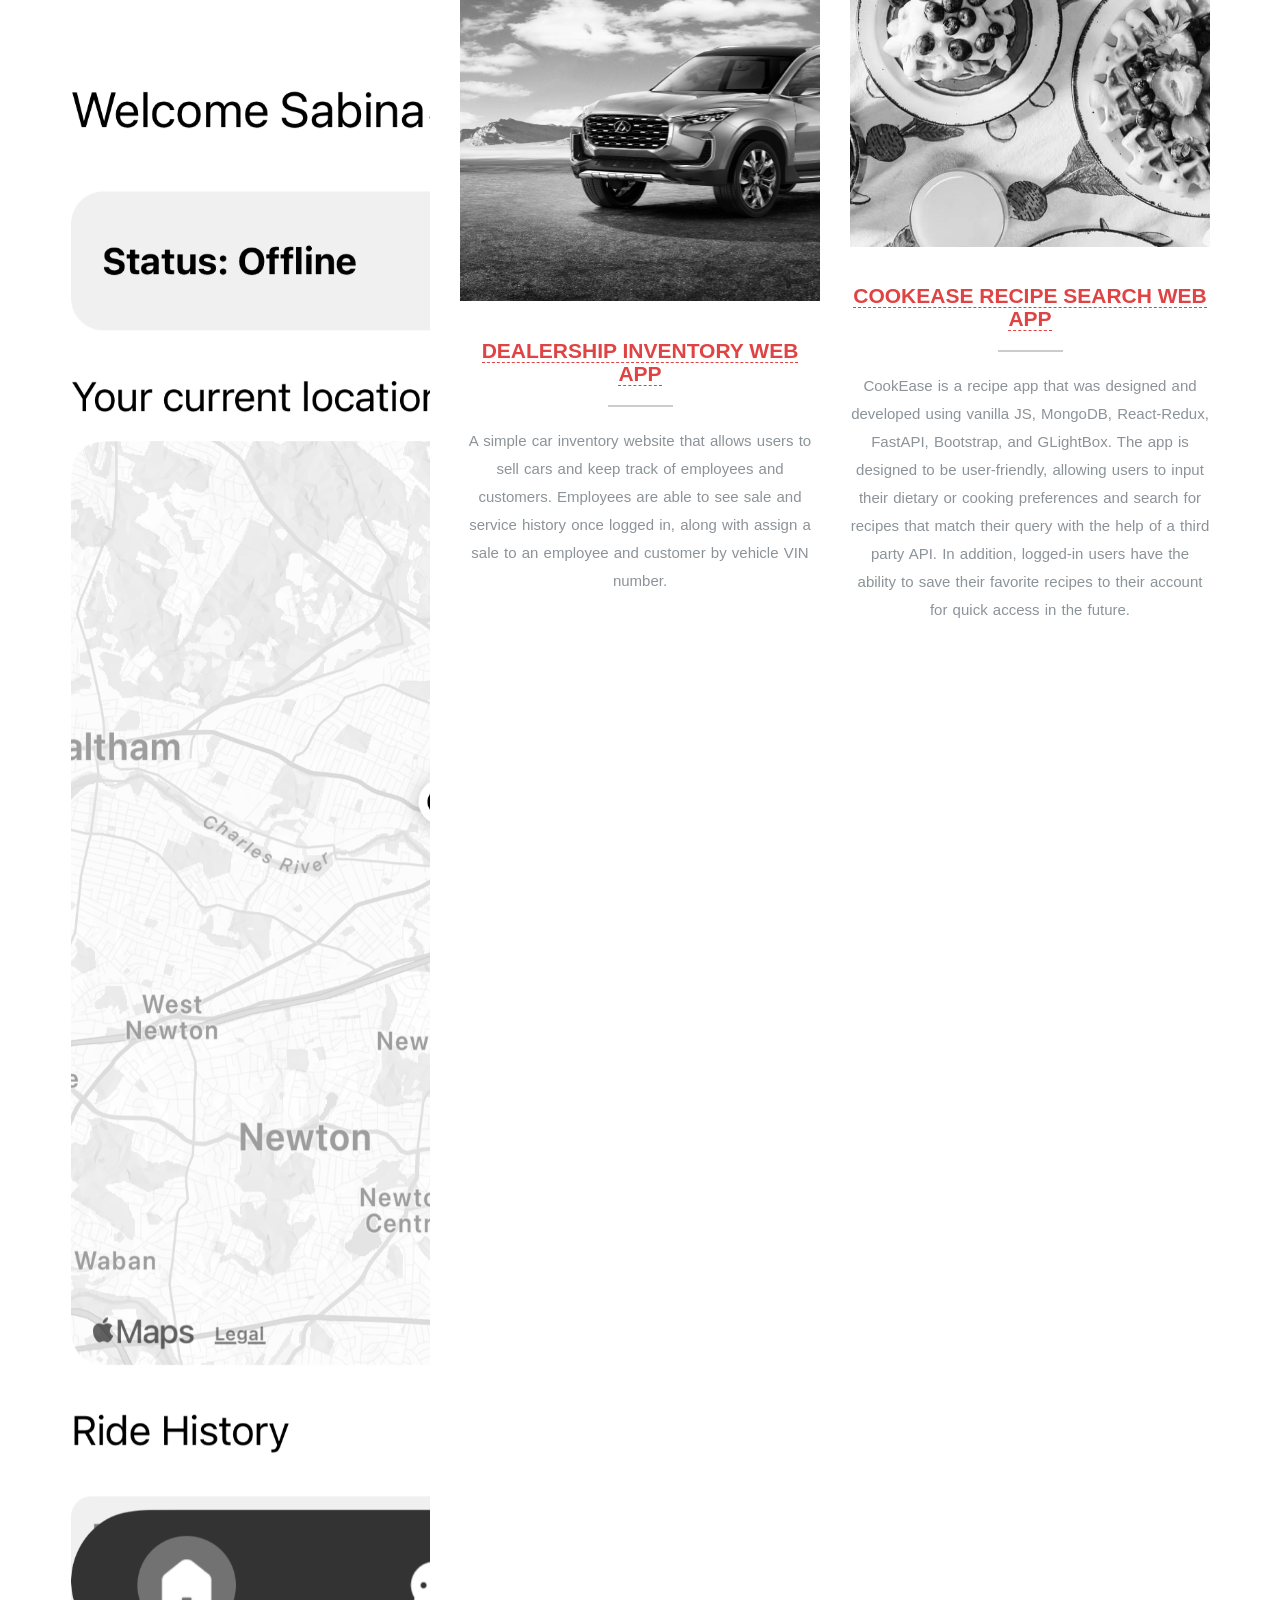
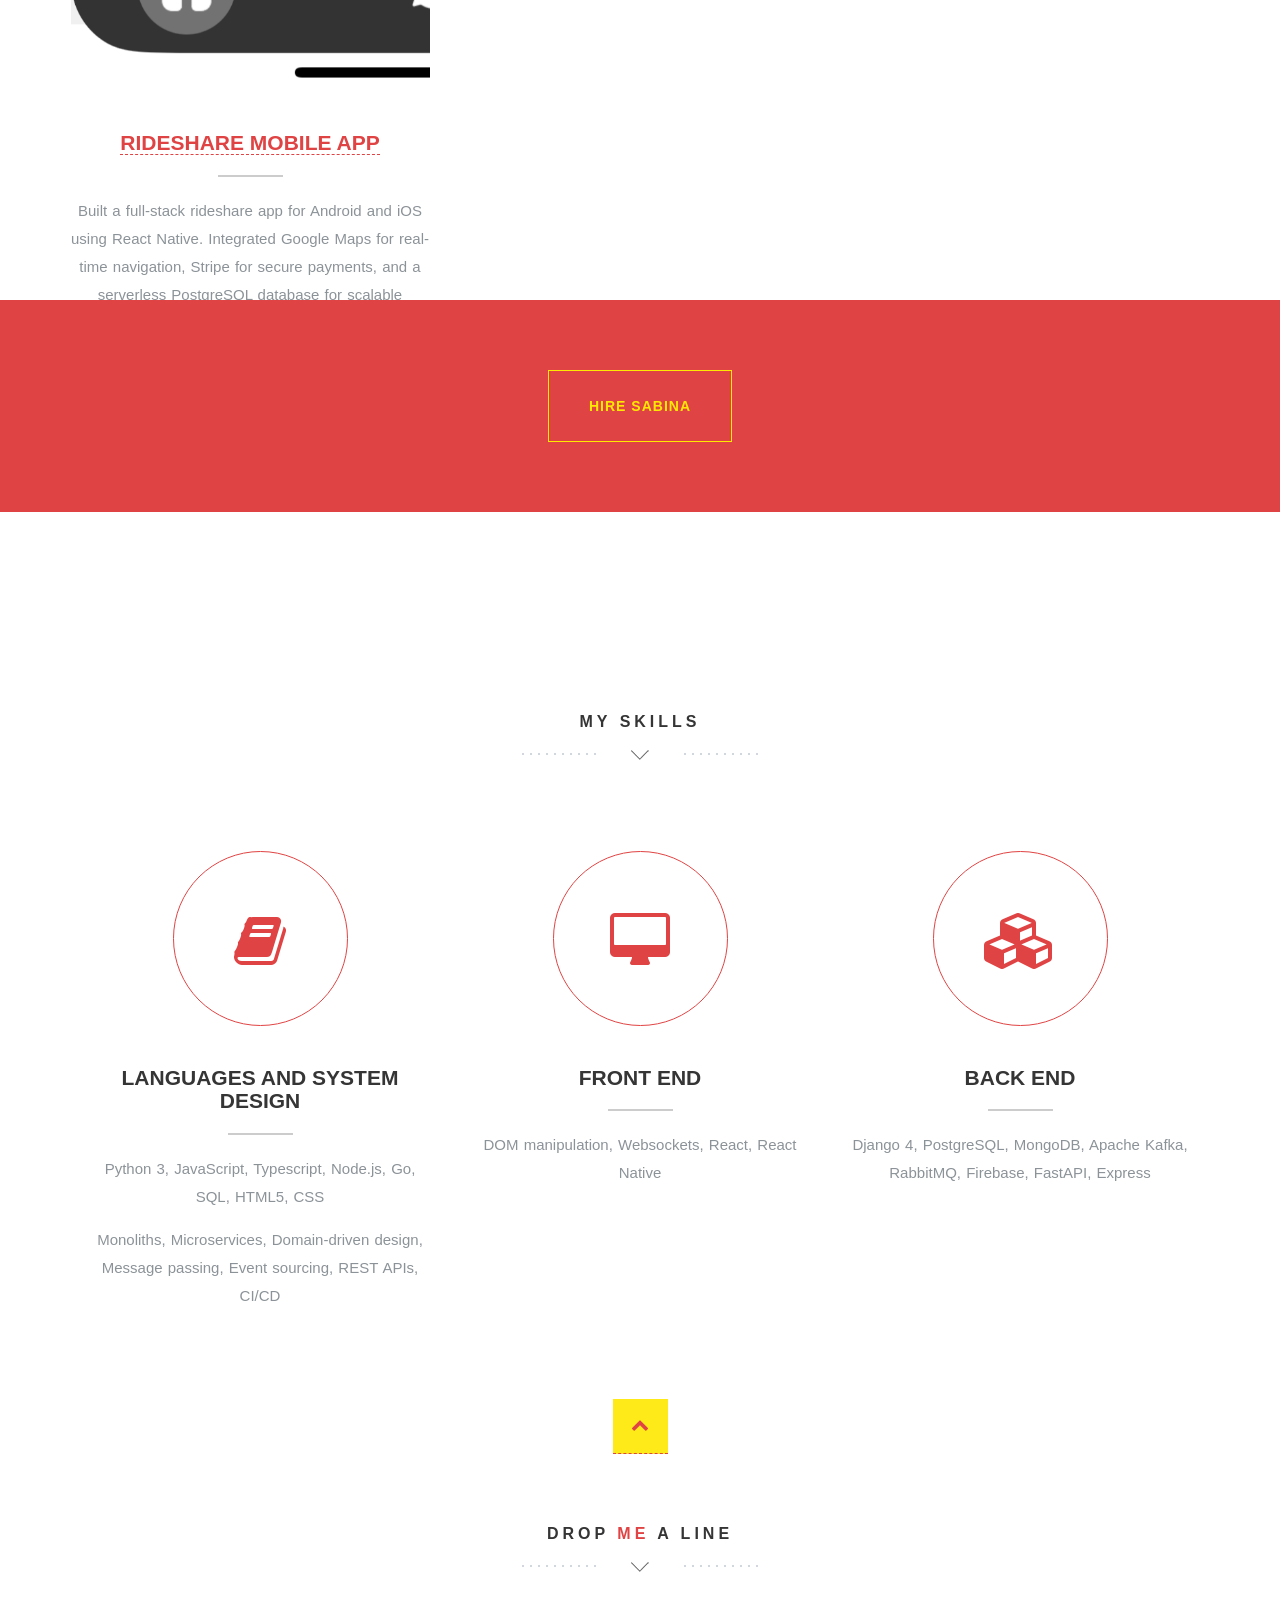
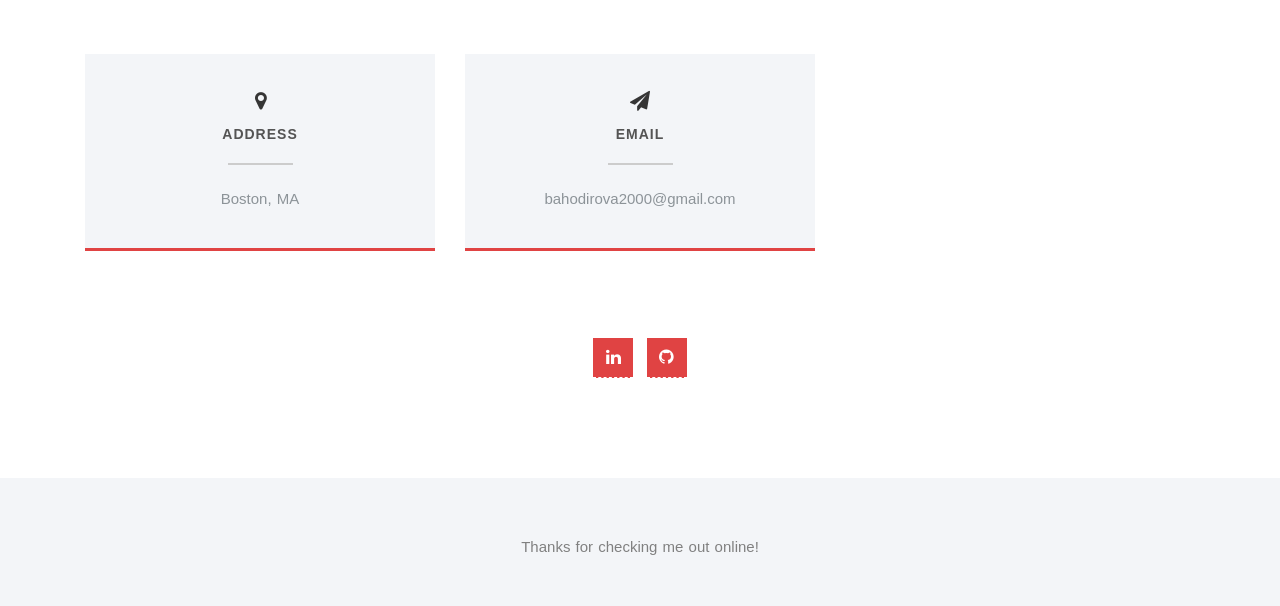
==== commit 418d8690: "first commit" ====
--- a/index.html
+++ b/index.html
@@ -172,7 +172,7 @@
                   <div class="overlay-effect effects clearfix">
                     <div class="img">
                       <img
-                        src="img/stats-bg-2.jpg"
+                        src="img/image0.png"
                         class="grayscale"
                         alt="Blog Item"
                         width="825"
@@ -182,20 +182,15 @@
                   <br />
                   <h2>
                     <a
-                      href="https://guardians-of-the-repository.gitlab.io/cookease/"
-                      >CookEase</a
+                      href="https://github.com/BahodirovaS/Take4"
+                      >RideShare Mobile App</a
                     >
                   </h2>
                   <!-- Headline -->
                   <p>
-                    CookEase is a recipe app that was designed and developed
-                    using vanilla JS, MongoDB, React-Redux, FastAPI, Bootstrap,
-                    and GLightBox. The app is designed to be user-friendly,
-                    allowing users to input their dietary or cooking preferences
-                    and search for recipes that match their query with the help
-                    of a third party API. In addition, logged-in users have the
-                    ability to save their favorite recipes to their account for
-                    quick access in the future.
+                    Built a full-stack rideshare app for Android and iOS using React Native.
+                    Integrated Google Maps for real-time navigation, Stripe for secure payments,
+                    and a serverless PostgreSQL database for scalable storage.
                   </p>
                   <!-- Description-->
                 </div>
@@ -213,7 +208,7 @@
                   </div>
                   <br />
                   <h2>
-                    <a href="https://gitlab.com/msun220/carcar">CarCar</a>
+                    <a href="https://gitlab.com/msun220/carcar">Dealership Inventory Web App</a>
                   </h2>
                   <!-- Headline -->
                   <p>
@@ -230,7 +225,7 @@
                   <div class="overlay-effect effects clearfix">
                     <div class="img">
                       <img
-                        src="img/conference.jpg"
+                        src="img/stats-bg-2.jpg"
                         class="grayscale"
                         alt="Blog Item"
                         width="710"
@@ -239,18 +234,20 @@
                   </div>
                   <br />
                   <h2>
-                    <a href="https://gitlab.com/sbahodirova/conference-go"
-                      >Conference Go</a
+                    <a href="https://github.com/BahodirovaS/cookease"
+                    >CookEase Recipe Search Web App</a
                     >
                   </h2>
                   <!-- Headline -->
                   <p>
-                    Using Django as my database, I designed and developed a
-                    conference registration web application that allows users to
-                    create an account, view upcoming conferences, and sign up
-                    for events.The app features location information and images
-                    pulled from the Pexels API, as well as weather information
-                    from the Weather API.
+                    CookEase is a recipe app that was designed and developed
+                    using vanilla JS, MongoDB, React-Redux, FastAPI, Bootstrap,
+                    and GLightBox. The app is designed to be user-friendly,
+                    allowing users to input their dietary or cooking preferences
+                    and search for recipes that match their query with the help
+                    of a third party API. In addition, logged-in users have the
+                    ability to save their favorite recipes to their account for
+                    quick access in the future.
                   </p>
                   <!-- Description-->
                 </div>
@@ -295,7 +292,7 @@
                 </div>
                 <h2>Languages and System Design</h2>
                 <!-- Title -->
-                <p>Python 3, JavaScript ES6+, Typescript, Node.js, Go, SQL, HTML5, CSS</p>
+                <p>Python 3, JavaScript, Typescript, Node.js, Go, SQL, HTML5, CSS</p>
                 <p>
                   Monoliths, Microservices, Domain-driven design, Message
                   passing, Event sourcing, REST APIs, CI/CD
@@ -310,7 +307,7 @@
                 </div>
                 <h2>Front End</h2>
                 <!-- Title -->
-                <p>DOM manipulation, Websockets, React</p>
+                <p>DOM manipulation, Websockets, React, React Native</p>
                 <!-- Description -->
               </div>
               <!-- Service Box 3 -->
@@ -354,14 +351,7 @@
           <div class="col-md-4">
             <div class="dark-box box-hover">
               <h2><i class="fa fa-map-marker"></i><span>Address</span></h2>
-              <p>Columbus, OH</p>
-            </div>
-          </div>
-          <!-- Phone Number Box -->
-          <div class="col-md-4">
-            <div class="dark-box box-hover">
-              <h2><i class="fa fa-mobile"></i><span>Phone</span></h2>
-              <p>513-462-5739</p>
+              <p>Boston, MA</p>
             </div>
           </div>
           <!-- E-Mail Box -->
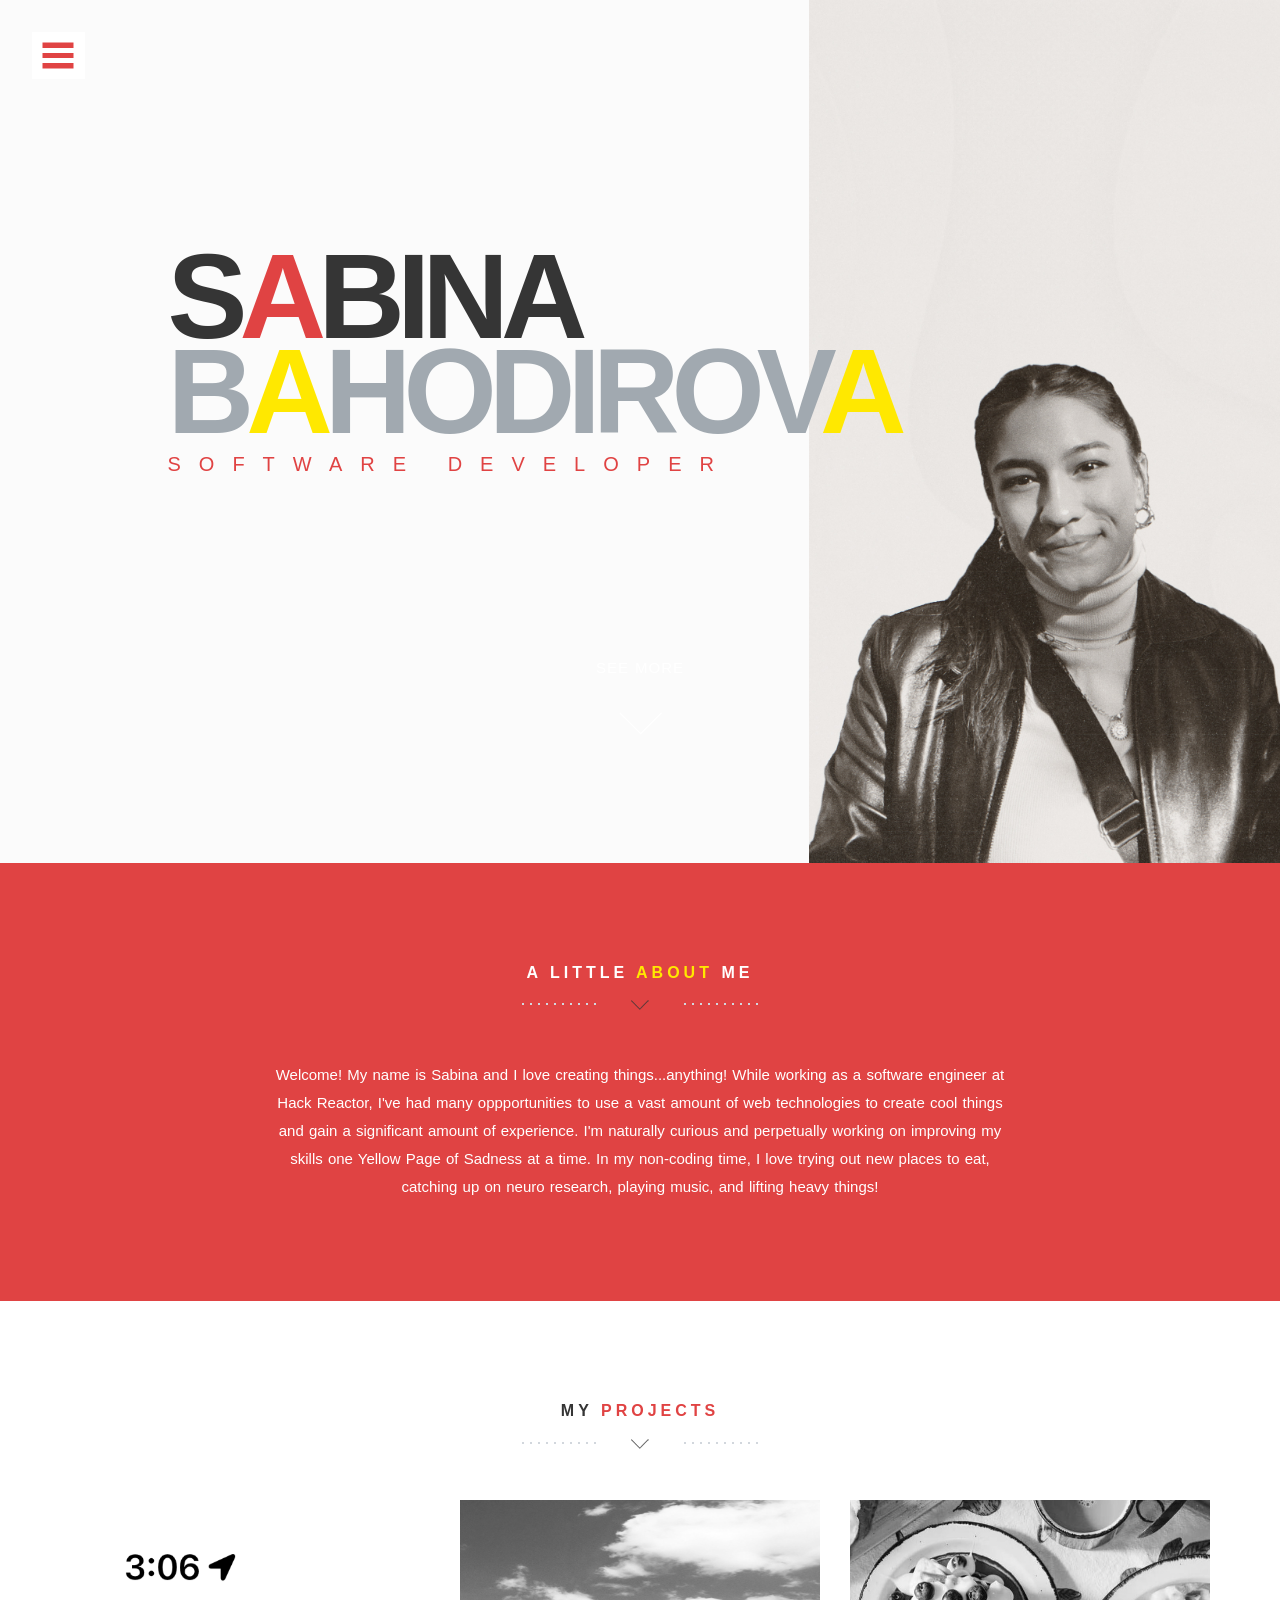
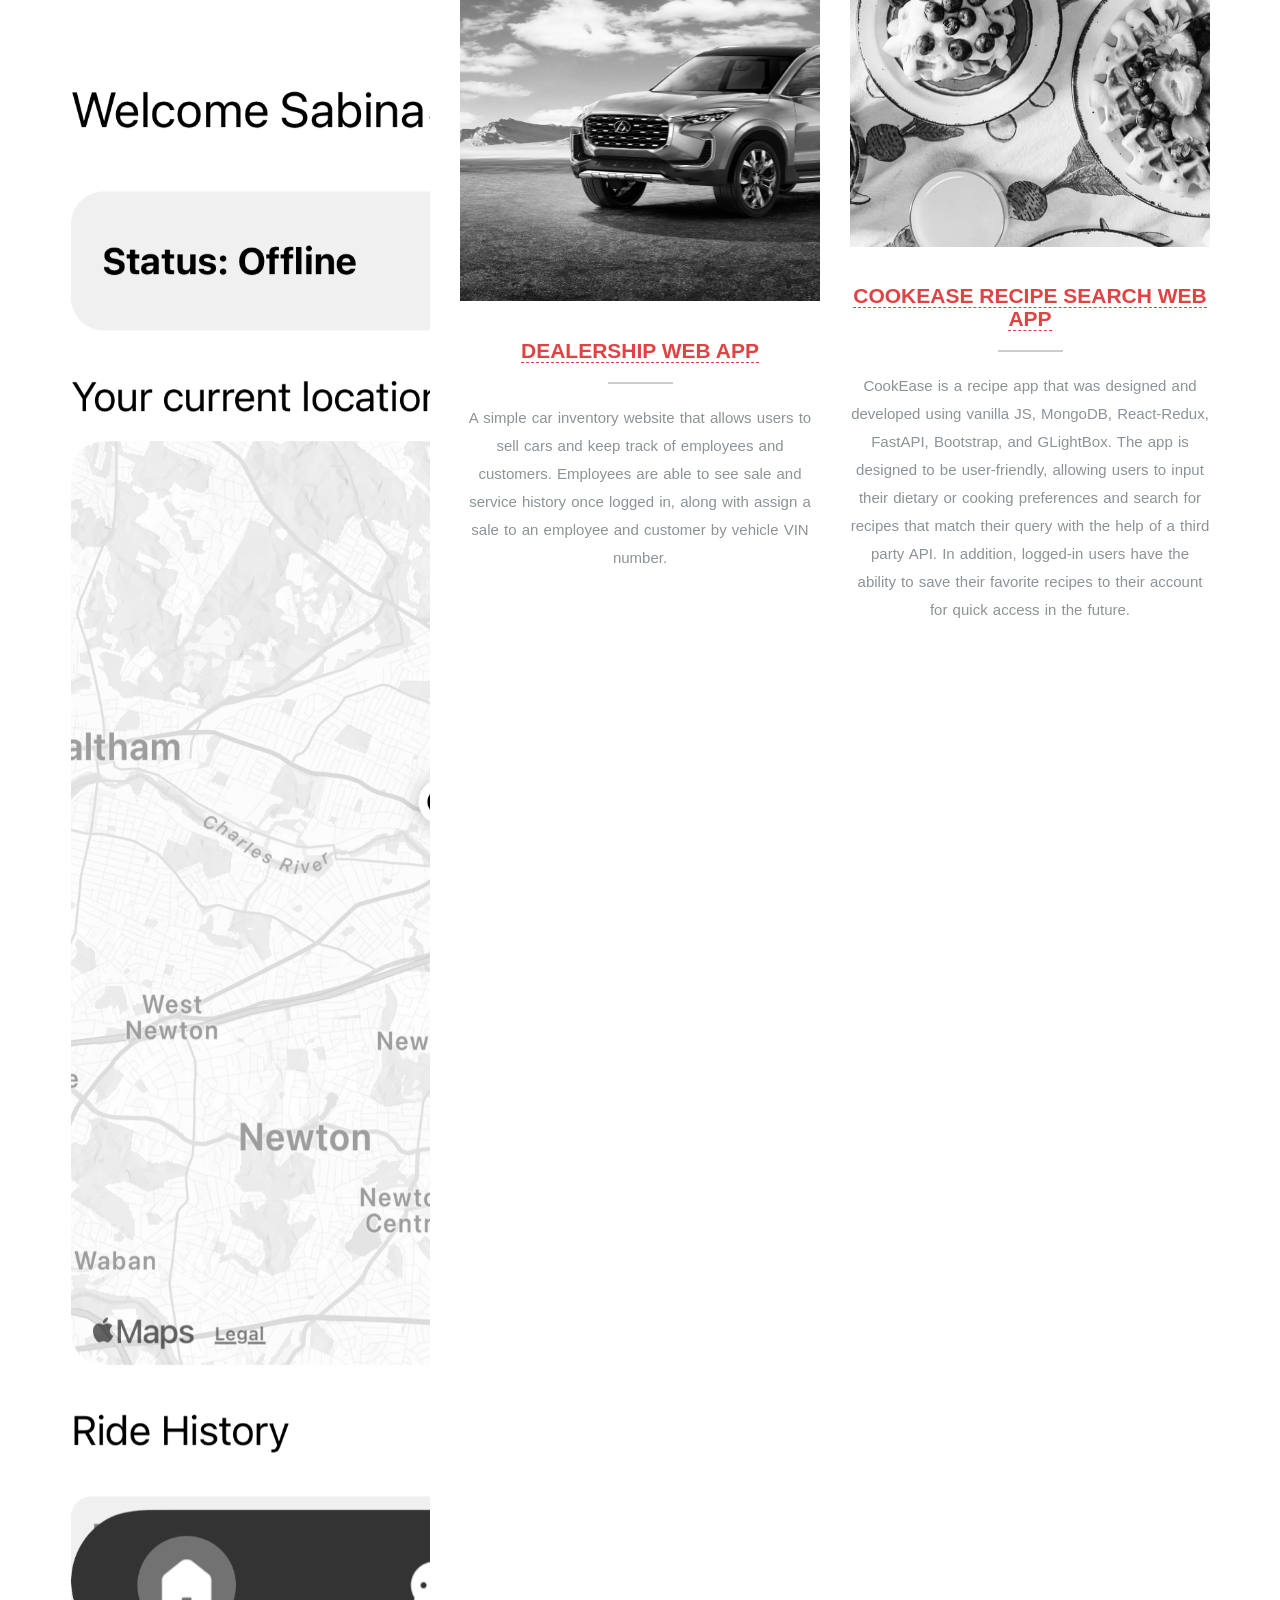
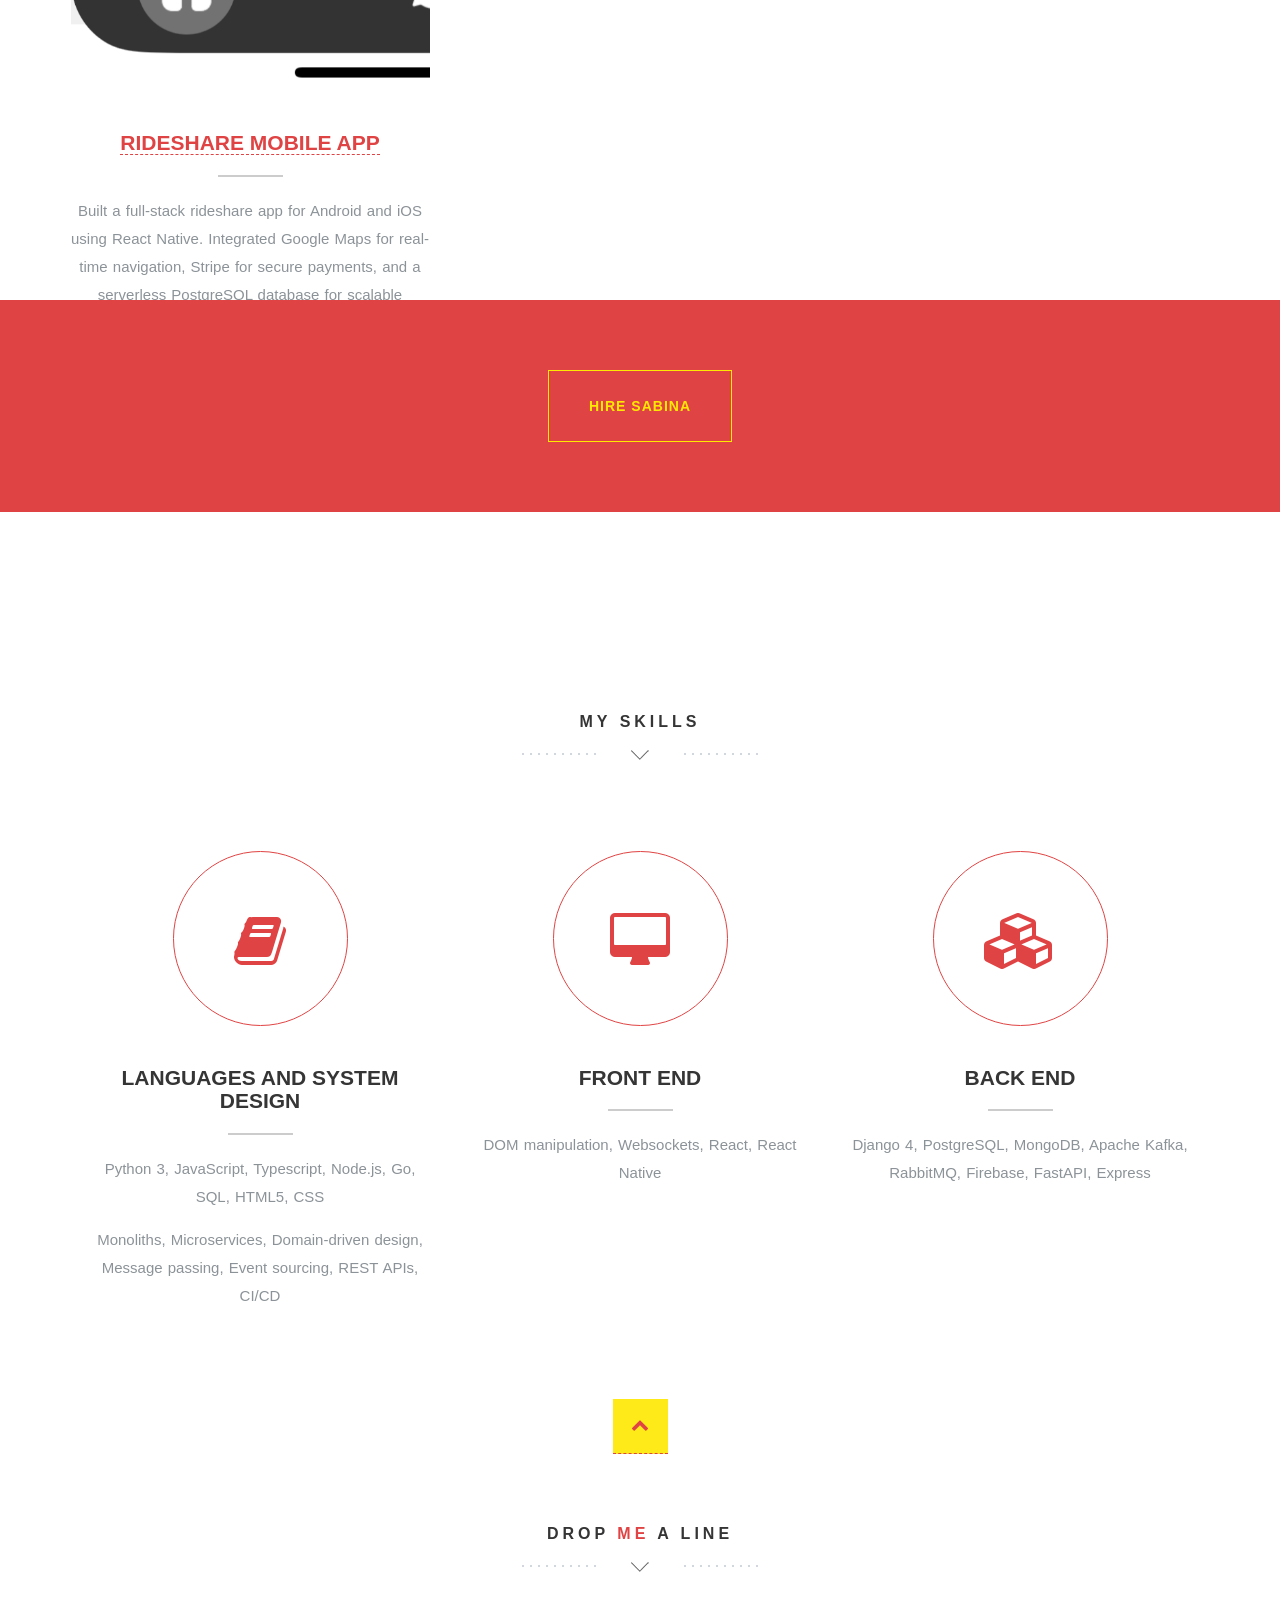
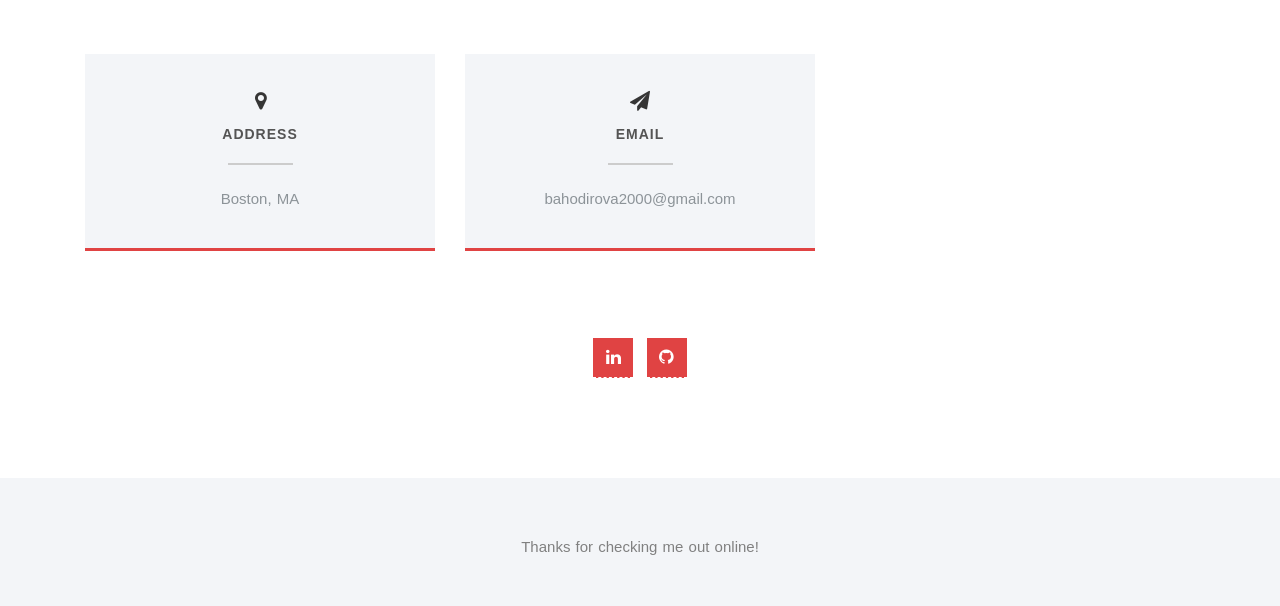
==== commit 91be598d: "main commit" ====
--- a/index.html
+++ b/index.html
@@ -208,7 +208,7 @@
                   </div>
                   <br />
                   <h2>
-                    <a href="https://gitlab.com/msun220/carcar">Dealership Inventory Web App</a>
+                    <a href="https://gitlab.com/msun220/carcar">Dealership Web App</a>
                   </h2>
                   <!-- Headline -->
                   <p>
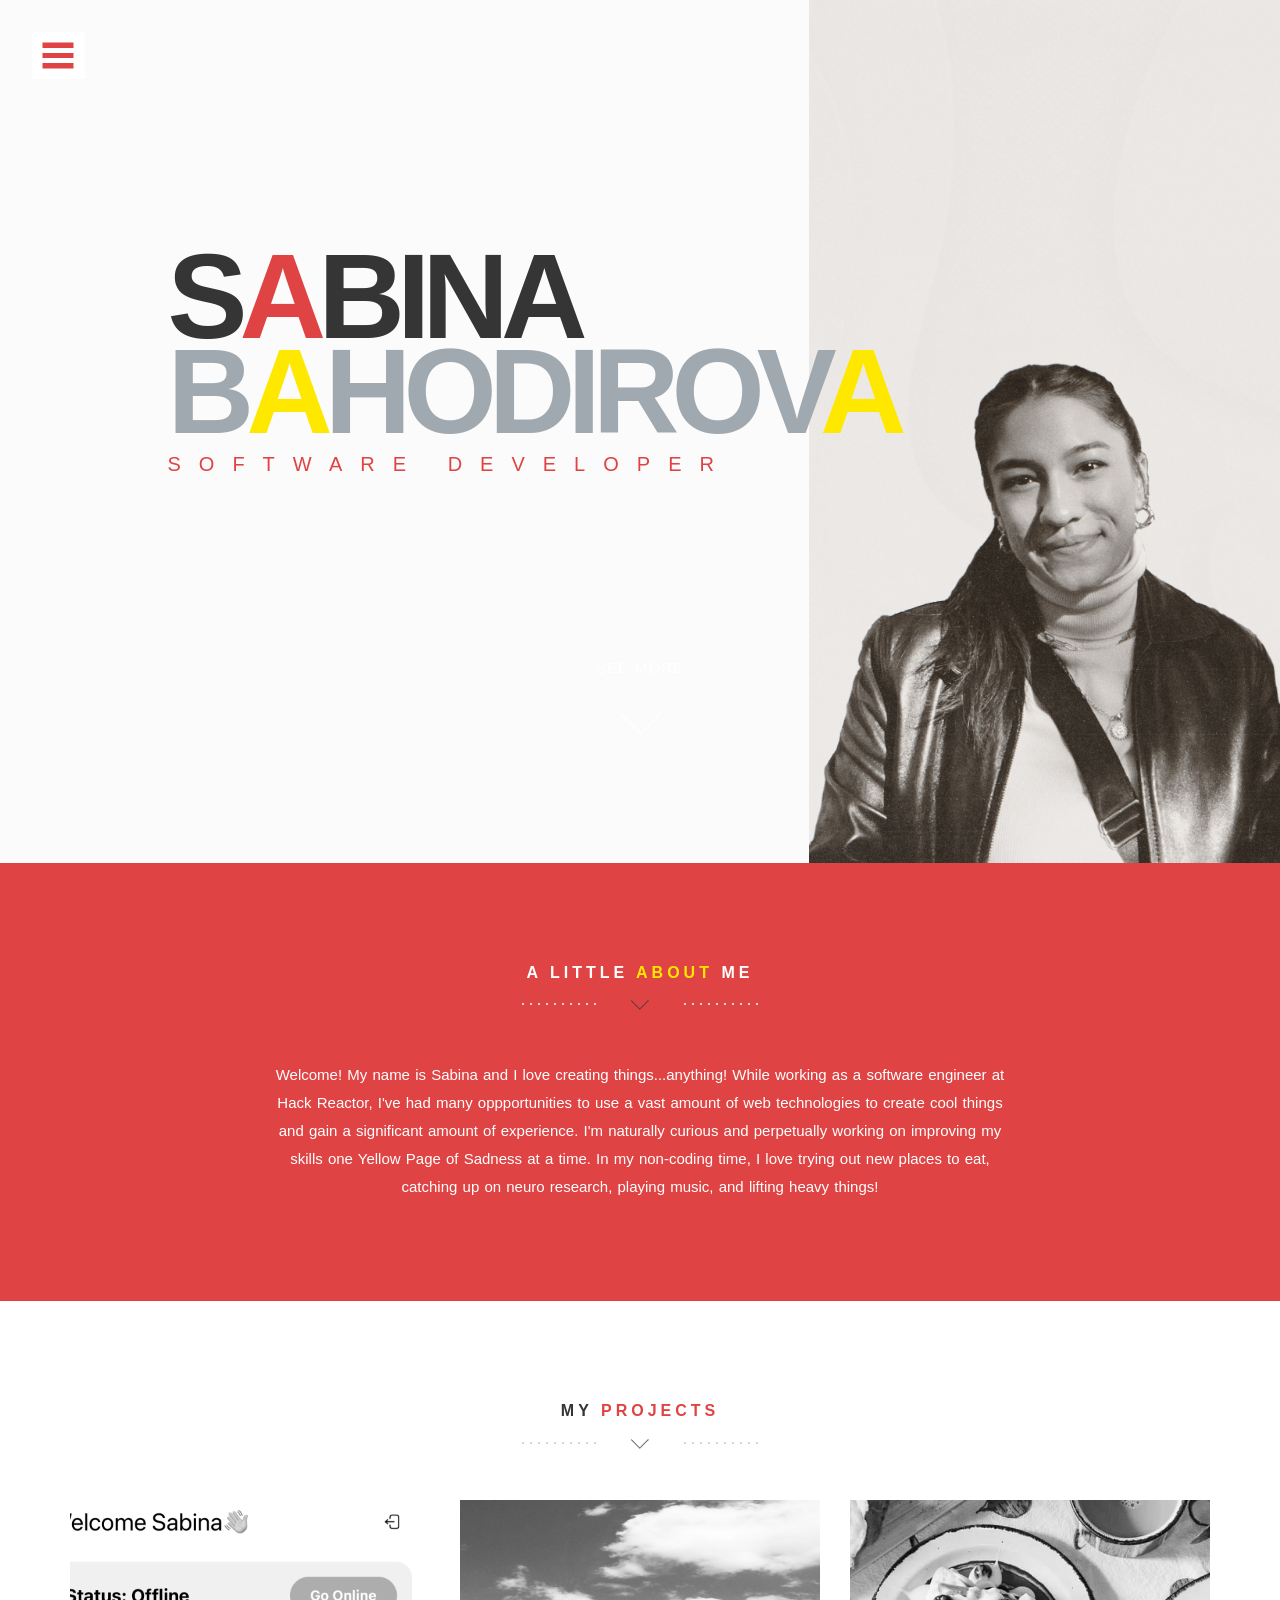
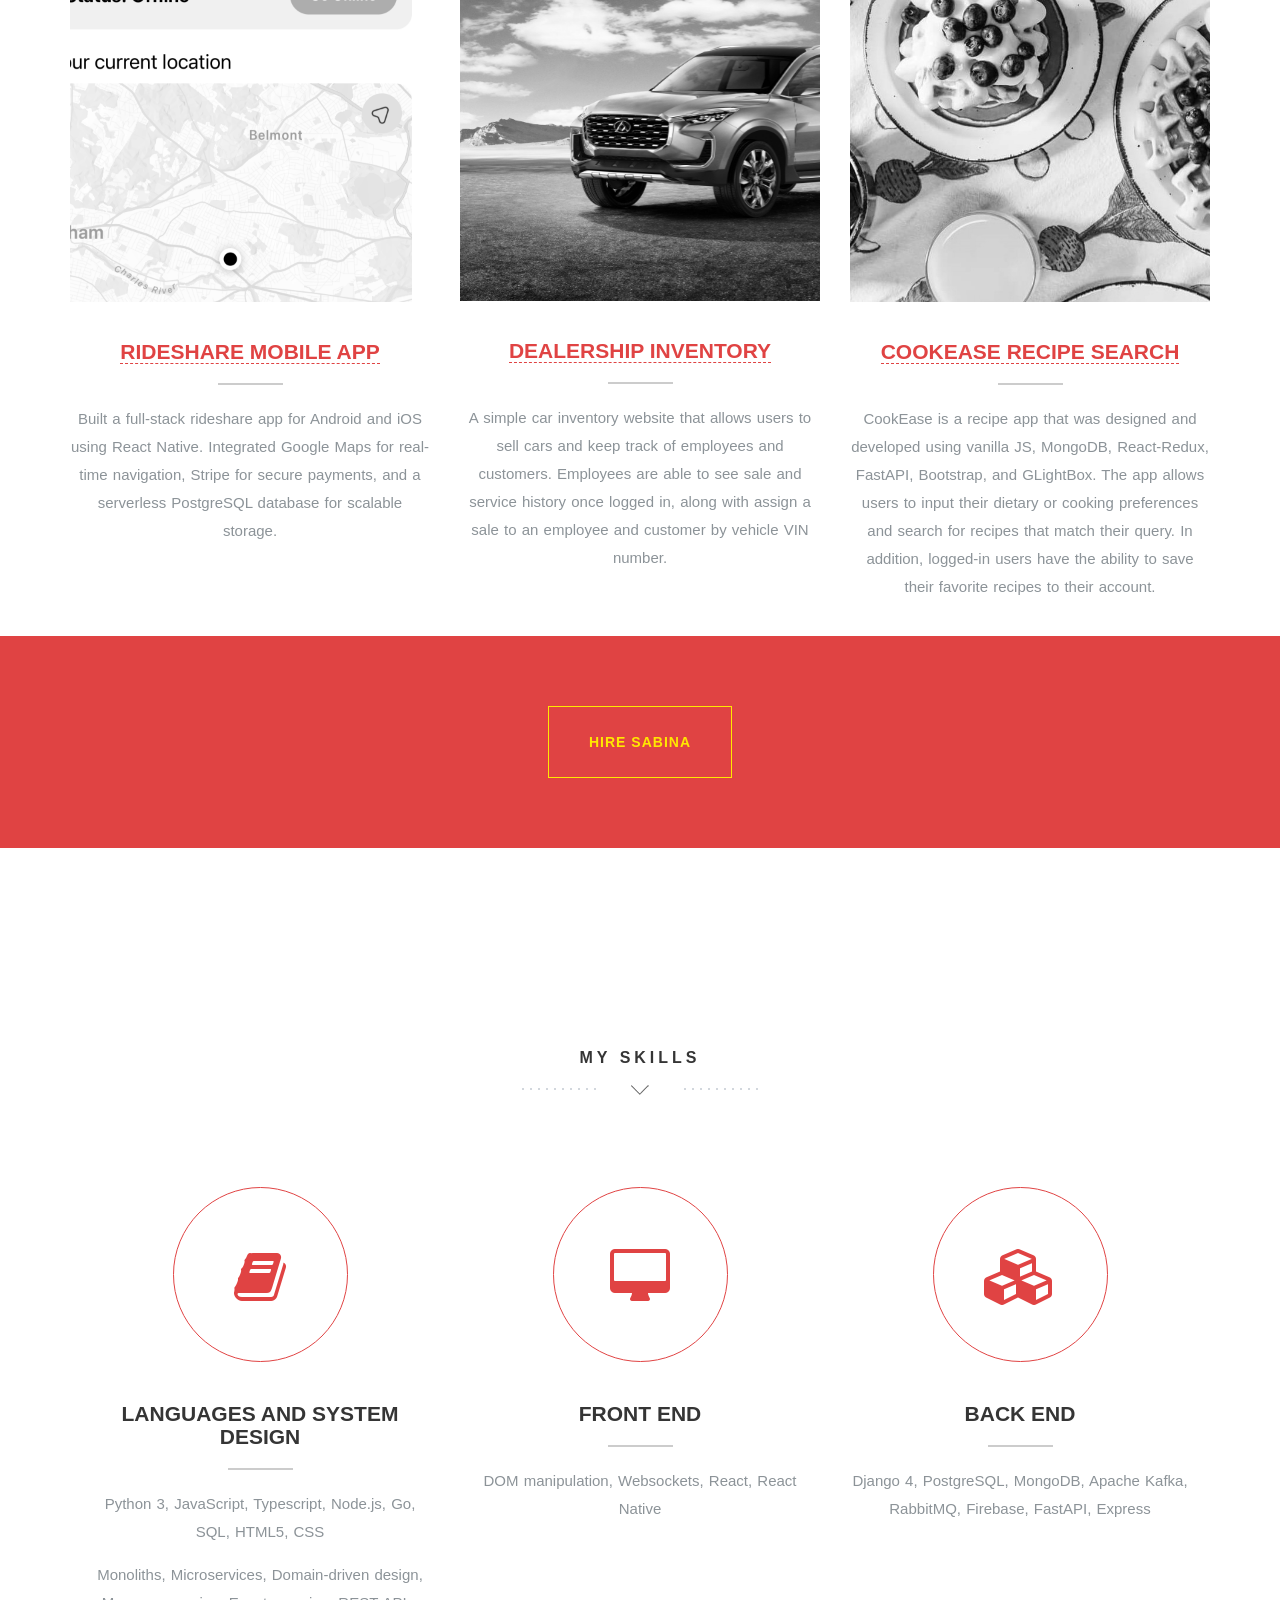
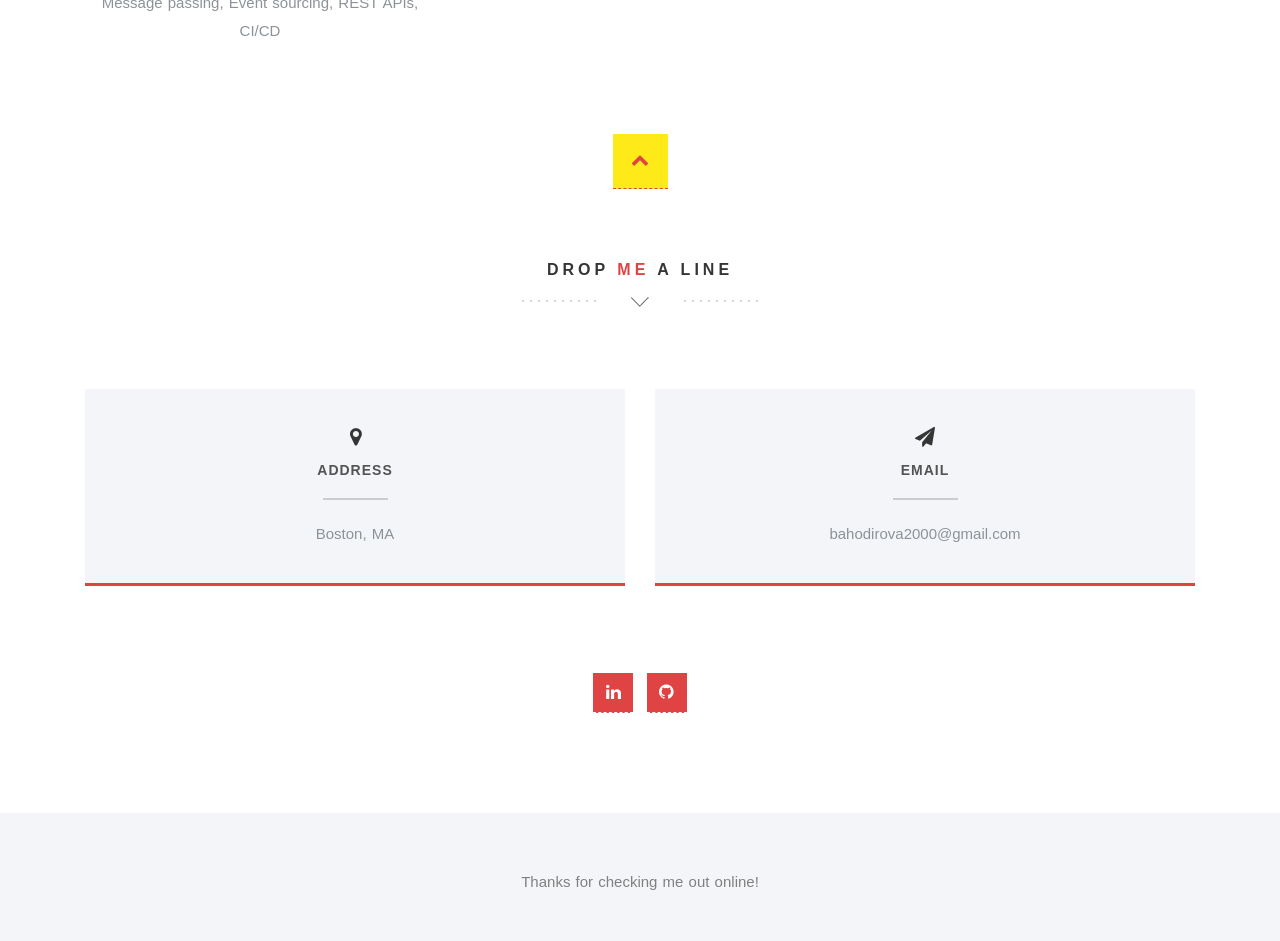
==== commit d31e3497: "changed projects" ====
--- a/index.html
+++ b/index.html
@@ -175,7 +175,7 @@
                         src="img/image0.png"
                         class="grayscale"
                         alt="Blog Item"
-                        width="825"
+                        width="388"
                       /><!-- Blog Image -->
                     </div>
                   </div>
@@ -208,7 +208,7 @@
                   </div>
                   <br />
                   <h2>
-                    <a href="https://gitlab.com/msun220/carcar">Dealership Web App</a>
+                    <a href="https://gitlab.com/msun220/carcar">Dealership Inventory</a>
                   </h2>
                   <!-- Headline -->
                   <p>
@@ -228,26 +228,25 @@
                         src="img/stats-bg-2.jpg"
                         class="grayscale"
                         alt="Blog Item"
-                        width="710"
+                        width="824"
                       /><!-- Blog Image -->
                     </div>
                   </div>
                   <br />
                   <h2>
                     <a href="https://github.com/BahodirovaS/cookease"
-                    >CookEase Recipe Search Web App</a
+                    >CookEase Recipe Search </a
                     >
                   </h2>
                   <!-- Headline -->
                   <p>
                     CookEase is a recipe app that was designed and developed
                     using vanilla JS, MongoDB, React-Redux, FastAPI, Bootstrap,
-                    and GLightBox. The app is designed to be user-friendly,
-                    allowing users to input their dietary or cooking preferences
-                    and search for recipes that match their query with the help
-                    of a third party API. In addition, logged-in users have the
-                    ability to save their favorite recipes to their account for
-                    quick access in the future.
+                    and GLightBox. The app allows users to input their dietary
+                    or cooking preferences
+                    and search for recipes that match their query. In addition,
+                    logged-in users have the
+                    ability to save their favorite recipes to their account.
                   </p>
                   <!-- Description-->
                 </div>
@@ -348,14 +347,14 @@
         </div>
         <div class="row contact-details">
           <!-- Adress Box -->
-          <div class="col-md-4">
+          <div class="col-md-6">
             <div class="dark-box box-hover">
               <h2><i class="fa fa-map-marker"></i><span>Address</span></h2>
               <p>Boston, MA</p>
             </div>
           </div>
           <!-- E-Mail Box -->
-          <div class="col-md-4">
+          <div class="col-md-6">
             <div class="dark-box box-hover">
               <h2><i class="fa fa-paper-plane"></i><span>Email</span></h2>
               <p>bahodirova2000@gmail.com</p>
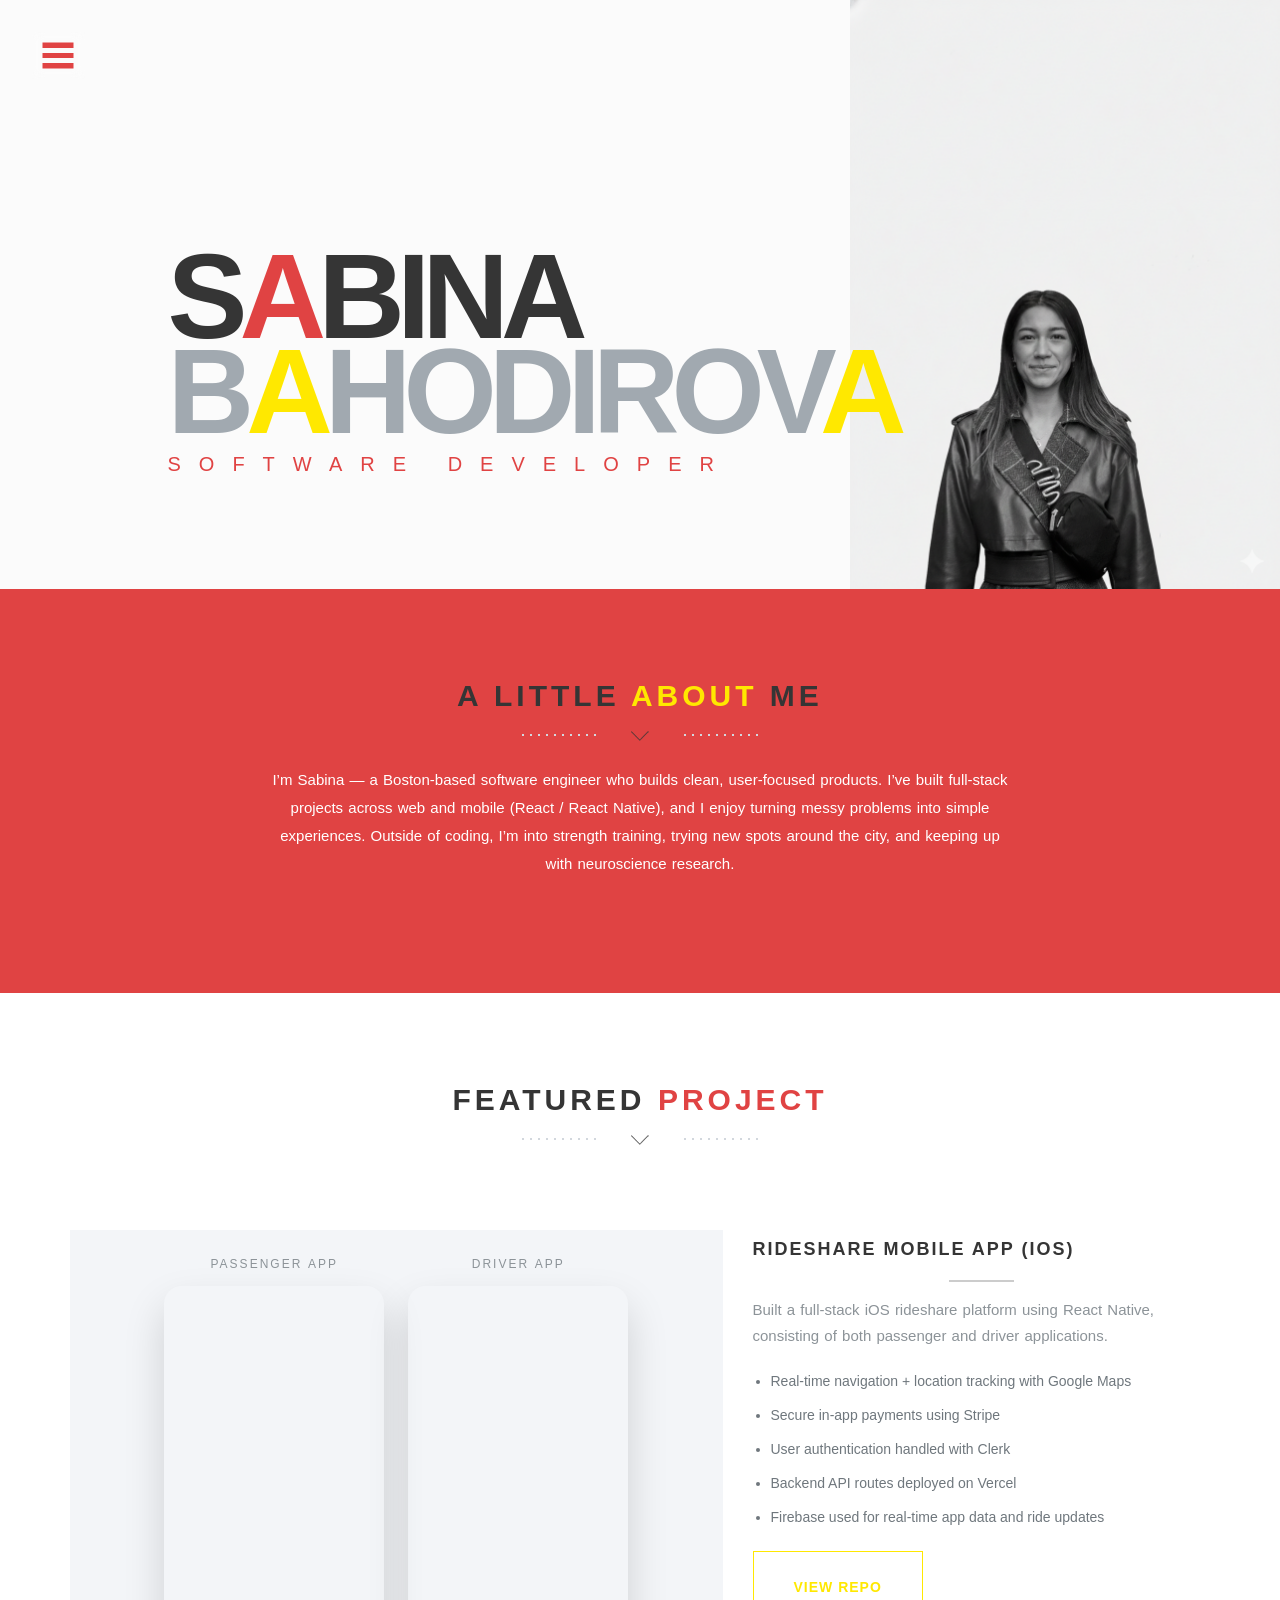
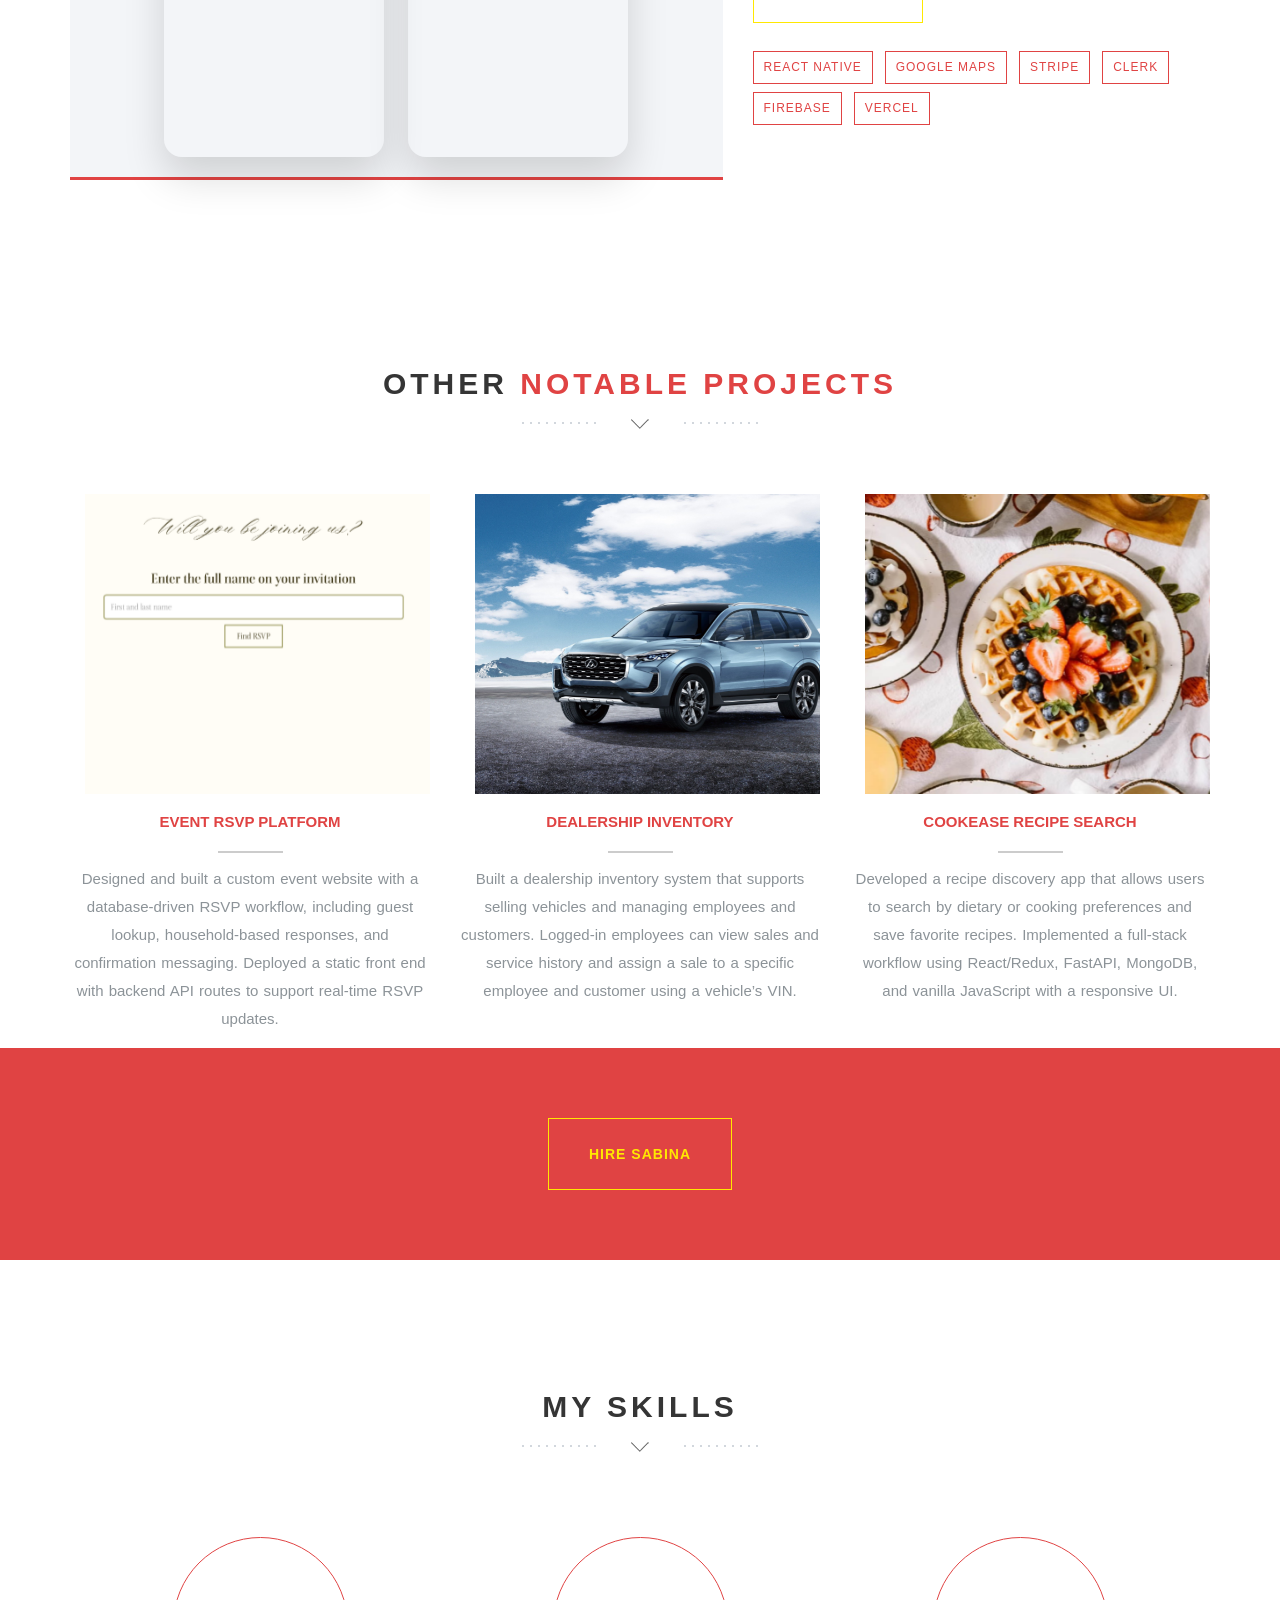
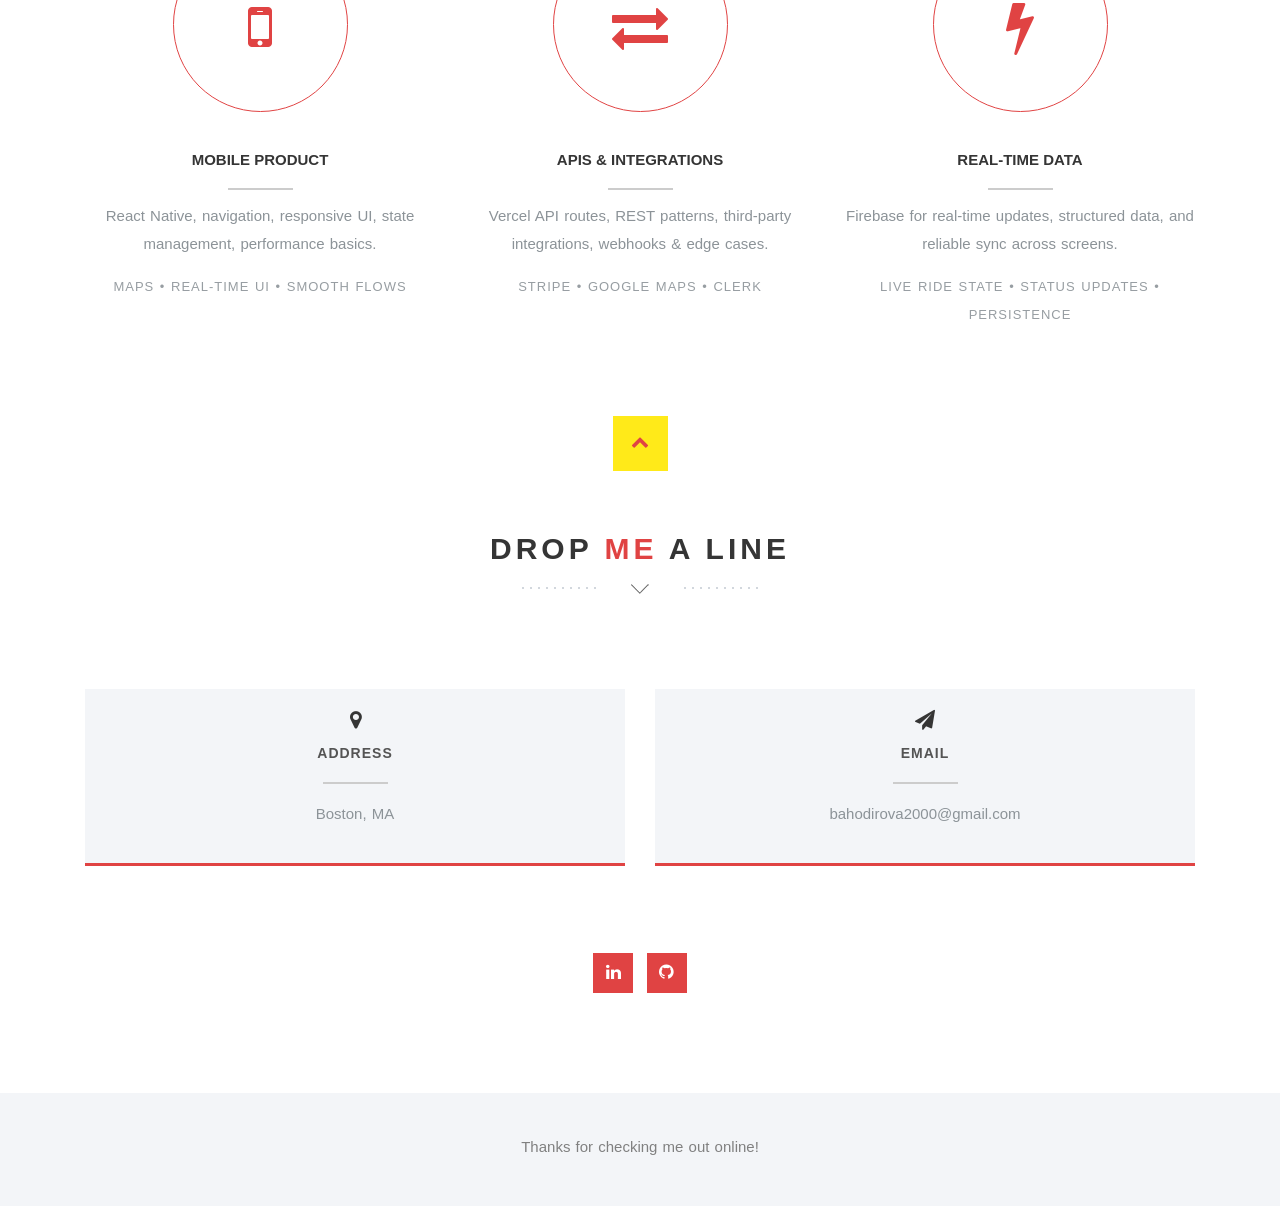
==== commit 5f266fe5: "changing images and layout" ====
--- a/index.html
+++ b/index.html
@@ -1,504 +1,453 @@
 <!DOCTYPE html>
 <html lang="en">
-  <head>
-    <meta charset="utf-8" />
-    <meta http-equiv="X-UA-Compatible" content="IE=edge" />
-    <meta name="viewport" content="width=device-width, initial-scale=1" />
-    <!-- Website Title -->
-    <title>Sabina Bahodirova - Software Engineer</title>
-    <!-- Bootstrap -->
-    <link href="assets/bootstrap/css/bootstrap.min.css" rel="stylesheet" />
-    <!-- Font-Awesome -->
-    <link
-      href="assets/font-awesome/css/font-awesome.min.css"
-      rel="stylesheet"
-    />
-    <!-- Lightbox -->
-    <link href="assets/lightbox/css/lightbox.css" rel="stylesheet" />
-    <!-- Text Rotator-->
-    <link href="assets/textrotator/simpletextrotator.css" rel="stylesheet" />
-    <!-- FlexSlider -->
-    <link href="assets/flexslider/flexslider.css" rel="stylesheet" />
-    <!-- Theme Style -->
-    <link href="css/style.css" rel="stylesheet" />
-    <!-- Animations -->
-    <link href="css/animate.css" rel="stylesheet" />
-    <!-- Custom Favicon -->
-    <link href="img/memoji.png" rel="shortcut icon" type="image/x-icon" />
-    <!-- HTML5 Shim and Respond.js IE8 support of HTML5 elements and media queries -->
-    <!-- WARNING: Respond.js doesn't work if you view the page via file:// -->
-    <!--[if lt IE 9]>
-      <script src="assets/html5shiv/html5shiv.js"></script>
-      <script src="assets/respond/respond.min.js"></script>
-    <![endif]-->
-  </head>
-  <body id="top">
-    <!-- ****************************** Preloader ************************** -->
-    <div id="preloader"></div>
-
-    <!-- ==========================
+
+<head>
+  <meta charset="utf-8" />
+  <meta http-equiv="X-UA-Compatible" content="IE=edge" />
+  <meta name="viewport" content="width=device-width, initial-scale=1" />
+  <!-- Website Title -->
+  <title>Sabina Bahodirova - Software Engineer</title>
+  <!-- Bootstrap -->
+  <link href="assets/bootstrap/css/bootstrap.min.css" rel="stylesheet" />
+  <!-- Font-Awesome -->
+  <link href="assets/font-awesome/css/font-awesome.min.css" rel="stylesheet" />
+  <!-- Lightbox -->
+  <link href="assets/lightbox/css/lightbox.css" rel="stylesheet" />
+  <!-- Text Rotator-->
+  <link href="assets/textrotator/simpletextrotator.css" rel="stylesheet" />
+  <!-- FlexSlider -->
+  <link href="assets/flexslider/flexslider.css" rel="stylesheet" />
+  <!-- Theme Style -->
+  <link href="css/style.css" rel="stylesheet" />
+  <!-- Animations -->
+  <link href="css/animate.css" rel="stylesheet" />
+  <!-- Custom Favicon -->
+  <link href="img/memoji.png" rel="shortcut icon" type="image/x-icon" />
+
+</head>
+
+<body id="top">
+  <!-- ****************************** Preloader ************************** -->
+  <div id="preloader"></div>
+
+  <!-- ==========================
         HEADER SECTION
         =========================== -->
-    <header id="home">
-      <!-- creative menu -->
-      <div class="container-fluid">
-        <div class="row">
-          <div class="menu-wrap">
-            <nav class="menu">
-              <!-- Menu Links -->
-              <div class="icon-list">
-                <a href="index.html#home"
-                  ><i class="fa fa-fw fa-home"></i><span>Home</span></a
-                >
-                <a href="index.html#about"
-                  ><i class="fa fa-fw fa-quote-left"></i
-                  ><span>About Me</span></a
-                >
-                <a href="index.html#blog"
-                  ><i class="fa fa-fw fa-picture-o"></i><span>Projects</span></a
-                >
-                <a href="index.html#service"
-                  ><i class="fa fa-fw fa-globe"></i><span>Skills</span></a
-                >
-                <a href="index.html#contact"
-                  ><i class="fa fa-fw fa-envelope-o"></i><span>Contact</span></a
-                >
-              </div>
-            </nav>
-          </div>
-          <button class="menu-button" id="open-button"></button
-          ><!-- menu button -->
-        </div>
-        <!--/row-->
-      </div>
-      <!--/container-->
-      <!-- Header Image -->
-      <section class="hero" id="hero">
-        <div class="container">
-          <!-- Slider Button (don't edit!)-->
-          <div class="row">
-            <div class="col-md-12 text-right navicon">
-              <a id="nav-toggle" class="nav_slide_button" href="index.html#"
-                ><span></span
-              ></a>
-            </div>
-          </div>
-          <!-- HEADER HEADLINE -->
-          <div class="row">
-            <div class="col-md-8 col-md-offset-1 inner">
-              <h1 class="animated fadeInDown">
-                S<span style="color: #e04343">a</span>bina<br />
-                <span
-                  >B<span style="color: #ffe800">a</span>hodirov<span
-                    style="color: #ffe800"
-                    >a</span
-                  ></span
-                >
-              </h1>
-              <!-- Title -->
-              <h3 class="animated fadeInUp delay-05s">
-                <span class="rotate">Software Developer</span>
-              </h3>
-              <!-- Text Rotator -->
-            </div>
-          </div>
-          <!-- Learn More Button -->
-          <div class="row">
-            <div class="col-md-6 col-md-offset-3 text-center">
-              <a href="index.html#about" class="scrollto wow fadeInUp delay-5s">
-                <p>SEE MORE</p>
-                <p class="scrollto--arrow">
-                  <img src="img/scroll-down.png" alt="scroll down arrow" />
-                </p>
-              </a>
-            </div>
-          </div>
-        </div>
-      </section>
-      <!-- Header Image End -->
-    </header>
-    <!-- ==========================
-        HEADER SECTION END
-        =========================== -->
-
-    <!-- ==========================
-        ABOUT SECTION
-        =========================== -->
-    <section class="intro text-center section-padding color-bg" id="about">
-      <div class="container">
-        <!-- WELCOME TEXT -->
-        <div class="row">
-          <div class="col-md-8 col-md-offset-2 wp1">
-            <h1 class="arrow">A little <span>about</span> me</h1>
-            <!-- Headline -->
-            <!-- about / welcome text -->
-            <p>
-              Welcome! My name is Sabina and I love creating things...anything!
-              While working as a software engineer at Hack Reactor, I've had many oppportunities to use a vast
-              amount of web technologies to create cool things and gain a
-              significant amount of experience. I'm naturally curious and
-              perpetually working on improving my skills one Yellow Page of
-              Sadness at a time. In my non-coding time, I love trying out new
-              places to eat, catching up on neuro research, playing music, and
-              lifting heavy things!
-            </p>
-          </div>
-        </div>
-      </div>
-    </section>
-    <!-- ==========================
-        ABOUT SECTION END
-        =========================== -->
-
-    <!-- ==========================
-        BLOG SECTION
-        =========================== -->
-    <section class="text-center section-padding" id="blog">
-      <div class="container">
-        <!-- Headline -->
-        <div class="row">
-          <div class="col-md-12">
-            <h1 class="arrow">My <span>Projects</span></h1>
-          </div>
-        </div>
-        <br /><br />
-        <!-- Blog Slider -->
-        <div class="row">
-          <div id="blogSlider">
-            <ul class="slides">
-              <li>
-                <!-- Blog Entry 1 -->
-                <div class="col-md-4 wp4">
-                  <div class="overlay-effect effects clearfix">
-                    <div class="img">
-                      <img
-                        src="img/image0.png"
-                        class="grayscale"
-                        alt="Blog Item"
-                        width="388"
-                      /><!-- Blog Image -->
-                    </div>
-                  </div>
-                  <br />
-                  <h2>
-                    <a
-                      href="https://github.com/BahodirovaS/Take4"
-                      >RideShare Mobile App</a
-                    >
-                  </h2>
-                  <!-- Headline -->
-                  <p>
-                    Built a full-stack rideshare app for Android and iOS using React Native.
-                    Integrated Google Maps for real-time navigation, Stripe for secure payments,
-                    and a serverless PostgreSQL database for scalable storage.
-                  </p>
-                  <!-- Description-->
-                </div>
-                <!-- Blog Entry 2 -->
-                <div class="col-md-4 wp4 delay-05s">
-                  <div class="overlay-effect effects clearfix">
-                    <div class="img">
-                      <img
-                        src="img/car.jpg"
-                        class="grayscale"
-                        alt="Blog Item"
-                        width="555"
-                      /><!-- Blog Image -->
-                    </div>
-                  </div>
-                  <br />
-                  <h2>
-                    <a href="https://gitlab.com/msun220/carcar">Dealership Inventory</a>
-                  </h2>
-                  <!-- Headline -->
-                  <p>
-                    A simple car inventory website that allows users to sell
-                    cars and keep track of employees and customers. Employees
-                    are able to see sale and service history once logged in,
-                    along with assign a sale to an employee and customer by
-                    vehicle VIN number.
-                  </p>
-                  <!-- Description -->
-                </div>
-                <!-- Blog Entry 3 -->
-                <div class="col-md-4 wp4 delay-1s">
-                  <div class="overlay-effect effects clearfix">
-                    <div class="img">
-                      <img
-                        src="img/stats-bg-2.jpg"
-                        class="grayscale"
-                        alt="Blog Item"
-                        width="824"
-                      /><!-- Blog Image -->
-                    </div>
-                  </div>
-                  <br />
-                  <h2>
-                    <a href="https://github.com/BahodirovaS/cookease"
-                    >CookEase Recipe Search </a
-                    >
-                  </h2>
-                  <!-- Headline -->
-                  <p>
-                    CookEase is a recipe app that was designed and developed
-                    using vanilla JS, MongoDB, React-Redux, FastAPI, Bootstrap,
-                    and GLightBox. The app allows users to input their dietary
-                    or cooking preferences
-                    and search for recipes that match their query. In addition,
-                    logged-in users have the
-                    ability to save their favorite recipes to their account.
-                  </p>
-                  <!-- Description-->
-                </div>
-              </li>
-            </ul>
-          </div>
-        </div>
-      </div>
-      <div class="spacer-cta text-center">
-        <div class="container">
-          <div class="row">
-            <div class="col-md-12">
-              <a href="index.html#contact" class="outline-btn">hire sabina</a>
-            </div>
-          </div>
-        </div>
-      </div>
-    </section>
-    <!-- ==========================
-        BLOG SECTION END
-        =========================== -->
-
-    <!-- ==========================
-        SERVICE SECTION
-        =========================== -->
-    <section class="features text-center section-padding" id="service">
-      <div class="container">
-        <!-- Headline -->
-        <div class="row">
-          <div class="col-md-12">
-            <h1 class="arrow">My Skills</h1>
-          </div>
-        </div>
-        <div class="row">
-          <div class="col-md-12">
-            <div class="services">
-              <!-- Service Box 1 -->
-              <div class="col-md-4 wp2 item">
-                <div class="icon">
-                  <i class="fa fa-book"></i
-                  ><!-- Icon -->
-                </div>
-                <h2>Languages and System Design</h2>
-                <!-- Title -->
-                <p>Python 3, JavaScript, Typescript, Node.js, Go, SQL, HTML5, CSS</p>
-                <p>
-                  Monoliths, Microservices, Domain-driven design, Message
-                  passing, Event sourcing, REST APIs, CI/CD
-                </p>
-                <!-- Description -->
-              </div>
-              <!-- Service Box 2 -->
-              <div class="col-md-4 wp2 item delay-05s">
-                <div class="icon">
-                  <i class="fa fa-desktop"></i
-                  ><!-- Icon -->
-                </div>
-                <h2>Front End</h2>
-                <!-- Title -->
-                <p>DOM manipulation, Websockets, React, React Native</p>
-                <!-- Description -->
-              </div>
-              <!-- Service Box 3 -->
-              <div class="col-md-4 wp2 item delay-1s">
-                <div class="icon">
-                  <i class="fa fa-cubes"></i
-                  ><!-- Icon -->
-                </div>
-                <h2>Back End</h2>
-                <!-- Title -->
-                <p>Django 4, PostgreSQL, MongoDB, Apache Kafka, RabbitMQ, Firebase, FastAPI, Express</p>
-                <!-- Description -->
-              </div>
-            </div>
-            <div class="clearfix"></div>
-          </div>
-        </div>
-      </div>
-    </section>
-    <!-- ==========================
-        SERVICE SECTION END
-        =========================== -->
-
-    <!-- ==========================
-        CONTACT SECTION
-        =========================== -->
-    <section class="text-center section-padding contact-wrap" id="contact">
-      <!-- To Top Button -->
-      <a href="index.html#top" class="up-btn"
-        ><i class="fa fa-chevron-up"></i
-      ></a>
-      <div class="container">
-        <!-- Headline -->
-        <div class="row">
-          <div class="col-md-12">
-            <h1 class="arrow">Drop <span>me</span> a line</h1>
-          </div>
-        </div>
-        <div class="row contact-details">
-          <!-- Adress Box -->
-          <div class="col-md-6">
-            <div class="dark-box box-hover">
-              <h2><i class="fa fa-map-marker"></i><span>Address</span></h2>
-              <p>Boston, MA</p>
-            </div>
-          </div>
-          <!-- E-Mail Box -->
-          <div class="col-md-6">
-            <div class="dark-box box-hover">
-              <h2><i class="fa fa-paper-plane"></i><span>Email</span></h2>
-              <p>bahodirova2000@gmail.com</p>
-            </div>
-          </div>
-        </div>
-        <br />
-        <!-- Social Buttons - use font-awesome, past in what you want -->
-        <div class="row">
-          <div class="col-md-12">
-            <ul class="social-buttons">
-              <!-- linkedin -->
-              <li>
-                <a
-                  href="https://www.linkedin.com/in/sabinabahodirova/"
-                  class="social-btn"
-                  ><i class="fa fa-linkedin"></i
-                ></a>
-              </li>
-              <!-- github -->
-              <li>
-                <a href="https://gitlab.com/sbahodirova" class="social-btn"
-                  ><i class="fa fa-github"></i
-                ></a>
-              </li>
-            </ul>
-          </div>
-        </div>
-      </div>
-    </section>
-    <!-- ==========================
-        CONTACT SECTION END
-        =========================== -->
-
-    <!-- ==========================
-        FOOTER SECTION
-        =========================== -->
-    <footer>
+  <header id="home">
+    <div class="container-fluid">
+      <div class="row">
+        <div class="menu-wrap">
+          <nav class="menu">
+            <div class="icon-list">
+              <a href="index.html#home"><i class="fa fa-fw fa-home"></i><span>Home</span></a>
+              <a href="index.html#about"><i class="fa fa-fw fa-quote-left"></i><span>About Me</span></a>
+              <a href="index.html#blog"><i class="fa fa-fw fa-picture-o"></i><span>Projects</span></a>
+              <a href="index.html#service"><i class="fa fa-fw fa-globe"></i><span>Skills</span></a>
+              <a href="index.html#contact"><i class="fa fa-fw fa-envelope-o"></i><span>Contact</span></a>
+            </div>
+          </nav>
+        </div>
+        <button class="menu-button" id="open-button"></button>
+      </div>
+    </div>
+    <section class="hero" id="hero">
       <div class="container">
         <div class="row">
-          <div class="col-md-12 text-center">
-            <p>Thanks for checking me out online!</p>
-          </div>
-        </div>
-      </div>
-    </footer>
-    <!-- ==========================
-        FOOTER SECTION END
-        =========================== -->
-
-    <!-- jQuery -->
-    <script src="https://ajax.googleapis.com/ajax/libs/jquery/1.11.0/jquery.min.js"></script>
-    <!-- SmoothScroll -->
-    <script
-      type="text/javascript"
-      src="assets/smoothscroll/smoothscroll.js"
-    ></script>
-    <!-- Bootstrap -->
-    <script src="assets/bootstrap/js/bootstrap.min.js"></script>
-    <!-- Waypoints -->
-    <script src="js/waypoints.min.js"></script>
-    <!-- classie.js -->
-    <script src="js/classie.js"></script>
-    <!-- FlexSlider -->
-    <script src="assets/flexslider/jquery.flexslider.js"></script>
-    <!-- Modernizr -->
-    <script src="js/modernizr.js"></script>
-    <!-- Text Rotator -->
-    <script src="assets/textrotator/jquery.simple-text-rotator.js"></script>
-    <!-- Lightbox.js -->
-    <script src="assets/lightbox/js/lightbox.min.js"></script>
-    <!-- Google Maps -->
-    <script
-      type="text/javascript"
-      src="https://maps.googleapis.com/maps/api/js?key=AIzaSyDeKBBPJTG3v5w3cNPAgM6ZsJiPyL1mP_o&amp;sensor=false"
-    ></script>
-    <!-- Theme JavaScript Core -->
-    <script src="js/main.js"></script>
-    <script src="js/script.js"></script>
-
-    <!-- GOOGLE MAPS DATA -->
-    <script type="text/javascript">
-      // When the window has finished loading create our google map below
-      google.maps.event.addDomListener(window, "load", init);
-
-      function init() {
-        // Basic options for a simple Google Map
-        // For more options see: https://developers.google.com/maps/documentation/javascript/reference#MapOptions
-        var mapOptions = {
-          // How zoomed in you want the map to start at (always required)
-          zoom: 15,
-
-          scrollwheel: false,
-
-          // The latitude and longitude to center the map (always required)
-          center: new google.maps.LatLng(40.68961985411178, -74.01618003845215), // New York
-
-          // How you would like to style the map.
-          // This is where you would paste any style found on Snazzy Maps.
-          styles: [
-            {
-              featureType: "water",
-              stylers: [{ color: "#F2F2F2" }, { visibility: "on" }],
-            },
-            { featureType: "landscape", stylers: [{ color: "#FFFFFF" }] },
-            {
-              featureType: "road",
-              stylers: [{ saturation: -100 }, { lightness: 45 }],
-            },
-            {
-              featureType: "road.highway",
-              stylers: [{ visibility: "simplified" }],
-            },
-            {
-              featureType: "road.arterial",
-              elementType: "labels.icon",
-              stylers: [{ visibility: "off" }],
-            },
-            {
-              featureType: "administrative",
-              elementType: "labels.text.fill",
-              stylers: [{ color: "#ADADAD" }],
-            },
-            { featureType: "transit", stylers: [{ visibility: "off" }] },
-            { featureType: "poi", stylers: [{ visibility: "off" }] },
-          ],
-        };
-
-        // Get the HTML DOM element that will contain your map
-        // We are using a div with id="map" seen below in the <body>
-        var mapElement = document.getElementById("googlemaps");
-
-        // Create the Google Map using out element and options defined above
-        var map = new google.maps.Map(mapElement, mapOptions);
-      }
-    </script>
-
-    <!-- TEXT ROTATOR SETTINGS -->
-    <script type="text/javascript">
-      $(".rotate").textrotator({
-        animation: "fade", // You can pick the way it animates when rotating through words. Options are dissolve (default), fade, flip, flipUp, flipCube, flipCubeUp and spin.
-        separator: ",", // If you don't want commas to be the separator, you can define a new separator (|, &, * etc.) by yourself using this field.
-        speed: 2000, // How many milliseconds until the next word show.
-      });
-    </script>
-  </body>
-</html>
+          <div class="col-md-12 text-right navicon">
+            <a id="nav-toggle" class="nav_slide_button" href="index.html#"><span></span></a>
+          </div>
+        </div>
+        <div class="row">
+          <div class="col-md-8 col-md-offset-1 inner">
+            <h1 class="animated fadeInDown">
+              S<span style="color: #e04343">a</span>bina<br />
+              <span>B<span style="color: #ffe800">a</span>hodirov<span style="color: #ffe800">a</span></span>
+            </h1>
+            <h3 class="animated fadeInUp delay-05s">
+              <span class="rotate">Software Developer</span>
+            </h3>
+          </div>
+        </div>
+        <div class="row">
+        </div>
+      </div>
+    </section>
+  </header>
+
+  <!-- ==========================
+        ABOUT SECTION
+        =========================== -->
+  <section class="intro text-center section-padding color-bg" id="about">
+    <div class="container">
+      <div class="row">
+        <div class="col-md-8 col-md-offset-2 wp1">
+          <h1 class="arrow">A little <span>about</span> me</h1>
+          <p>
+          <p>
+            I’m Sabina — a Boston-based software engineer who builds clean, user-focused products.
+            I’ve built full-stack projects across web and mobile (React / React Native), and I enjoy
+            turning messy problems into simple experiences.
+            Outside of coding, I’m into strength training, trying new spots around the city, and keeping up with
+            neuroscience research.
+          </p>
+          </p>
+        </div>
+      </div>
+    </div>
+  </section>
+
+  <!-- ==========================
+    FEATURED PROJECT SECTION
+    =========================== -->
+  <section class="text-center section-padding light-bg" id="featured">
+    <div class="container">
+      <div class="row">
+        <div class="col-md-12">
+          <h1 class="arrow">Featured <span>Project</span></h1>
+        </div>
+      </div>
+
+      <div class="row featured-wrap">
+        <!-- Image -->
+        <div class="col-md-7 wp4">
+          <div class="featured-media dual-video">
+            <!-- Passenger -->
+            <div class="video-col">
+              <p class="video-label">Passenger App</p>
+              <video class="featured-video-el" autoplay muted loop playsinline preload="metadata">
+                <source src="video/passenger.mov" type="video/mp4" />
+              </video>
+            </div>
+
+            <!-- Driver -->
+            <div class="video-col">
+              <p class="video-label">Driver App</p>
+              <video class="featured-video-el" autoplay muted loop playsinline preload="metadata">
+                <source src="video/driver.MOV" type="video/mp4" />
+              </video>
+            </div>
+          </div>
+
+
+        </div>
+
+        <!-- Copy -->
+        <div class="col-md-5 wp4 delay-05s featured-copy">
+          <h2 class="featured-title">RideShare Mobile App (iOS)</h2>
+          <p class="featured-subtitle">
+            Built a full-stack iOS rideshare platform using React Native, consisting of both passenger and driver
+            applications. 
+          </p>
+
+          <ul class="featured-bullets">
+            <li>Real-time navigation + location tracking with Google Maps</li>
+            <li>Secure in-app payments using Stripe</li>
+            <li>User authentication handled with Clerk</li>
+            <li>Backend API routes deployed on Vercel</li>
+            <li>Firebase used for real-time app data and ride updates</li>
+          </ul>
+
+          <div class="featured-actions">
+            <a class="outline-btn featured-btn" href="https://github.com/BahodirovaS/Take4" target="_blank"
+              rel="noopener noreferrer">View Repo</a>
+          </div>
+
+          <div class="featured-stack">
+            <span class="tag">React Native</span>
+            <span class="tag">Google Maps</span>
+            <span class="tag">Stripe</span>
+            <span class="tag">Clerk</span>
+            <span class="tag">Firebase</span>
+            <span class="tag">Vercel</span>
+          </div>
+        </div>
+      </div>
+    </div>
+  </section>
+
+
+  <!-- ==========================
+        BLOG SECTION
+        =========================== -->
+ <section class="text-center section-padding" id="blog">
+  <div class="container">
+    <div class="row">
+      <div class="col-md-12">
+        <h1 class="arrow">Other <span>Notable Projects</span></h1>
+      </div>
+    </div>
+
+    <br /><br />
+
+    <div class="row">
+      <div id="blogSlider">
+        <ul class="slides">
+          <li>
+            <div class="col-md-4 wp4">
+              <div class="overlay-effect effects clearfix">
+                <div class="img">
+                  <img src="img/rsvp.png" alt="Event RSVP Platform" />
+                </div>
+              </div>
+              <br />
+              <h2>
+                <a href="https://github.com/YOUR_REPO_HERE">Event RSVP Platform</a>
+              </h2>
+              <p>
+                Designed and built a custom event website with a database-driven RSVP workflow, including guest
+                lookup, household-based responses, and confirmation messaging. Deployed a static front end with
+                backend API routes to support real-time RSVP updates.
+              </p>
+            </div>
+            <!-- Dealership Inventory -->
+            <div class="col-md-4 wp4 delay-1s">
+              <div class="overlay-effect effects clearfix">
+                <div class="img">
+                  <img src="img/car.jpg" alt="Dealership Inventory" />
+                </div>
+              </div>
+              <br />
+              <h2>
+                <a href="https://gitlab.com/msun220/carcar">Dealership Inventory</a>
+              </h2>
+              <p>
+                Built a dealership inventory system that supports selling vehicles and managing employees and
+                customers. Logged-in employees can view sales and service history and assign a sale to a specific
+                employee and customer using a vehicle’s VIN.
+              </p>
+            </div>
+
+            <!-- CookEase -->
+            <div class="col-md-4 wp4 delay-05s">
+              <div class="overlay-effect effects clearfix">
+                <div class="img">
+                  <img src="img/stats-bg-2.jpg"alt="CookEase Recipe Search" />
+                </div>
+              </div>
+              <br />
+              <h2>
+                <a href="https://github.com/BahodirovaS/cookease">CookEase Recipe Search</a>
+              </h2>
+              <p>
+                Developed a recipe discovery app that allows users to search by dietary or cooking preferences and
+                save favorite recipes. Implemented a full-stack workflow using React/Redux, FastAPI, MongoDB, and
+                vanilla JavaScript with a responsive UI.
+              </p>
+            </div>            
+          </li>
+        </ul>
+      </div>
+    </div>
+  </div>
+
+  <div class="spacer-cta text-center">
+    <div class="container">
+      <div class="row">
+        <div class="col-md-12">
+          <a href="index.html#contact" class="outline-btn">hire sabina</a>
+        </div>
+      </div>
+    </div>
+  </div>
+</section>
+
+  <!-- ==========================
+        SERVICE SECTION
+        =========================== -->
+  <section class="features text-center section-padding" id="service">
+    <div class="container">
+      <div class="row">
+        <div class="col-md-12">
+          <h1 class="arrow">My Skills</h1>
+        </div>
+      </div>
+      <div class="row">
+        <div class="col-md-12">
+          <div class="services strengths">
+            <!-- Strength 1 -->
+            <div class="col-md-4 wp2 item">
+              <div class="icon">
+                <i class="fa fa-mobile" aria-hidden="true"></i>
+              </div>
+              <h2>Mobile Product</h2>
+              <p>
+                React Native, navigation, responsive UI, state management, performance basics.
+              </p>
+              <p class="strength-list">
+                Maps • real-time UI • smooth flows
+              </p>
+            </div>
+
+            <!-- Strength 2 -->
+            <div class="col-md-4 wp2 item delay-05s">
+              <div class="icon">
+                <i class="fa fa-exchange" aria-hidden="true"></i>
+              </div>
+              <h2>APIs & Integrations</h2>
+              <p>
+                Vercel API routes, REST patterns, third-party integrations, webhooks & edge cases.
+              </p>
+              <p class="strength-list">
+                Stripe • Google Maps • Clerk
+              </p>
+            </div>
+
+            <!-- Strength 3 -->
+            <div class="col-md-4 wp2 item delay-1s">
+              <div class="icon">
+                <i class="fa fa-bolt" aria-hidden="true"></i>
+              </div>
+              <h2>Real-Time Data</h2>
+              <p>
+                Firebase for real-time updates, structured data, and reliable sync across screens.
+              </p>
+              <p class="strength-list">
+                Live ride state • status updates • persistence
+              </p>
+            </div>
+          </div>
+          <div class="clearfix"></div>
+
+          <div class="clearfix"></div>
+        </div>
+      </div>
+    </div>
+  </section>
+
+  <!-- ==========================
+        CONTACT SECTION
+        =========================== -->
+  <section class="text-center section-padding contact-wrap" id="contact">
+    <a href="index.html#top" class="up-btn"><i class="fa fa-chevron-up"></i></a>
+    <div class="container">
+      <div class="row">
+        <div class="col-md-12">
+          <h1 class="arrow">Drop <span>me</span> a line</h1>
+        </div>
+      </div>
+      <div class="row contact-details">
+        <div class="col-md-6">
+          <div class="dark-box box-hover">
+            <h2><i class="fa fa-map-marker"></i><span>Address</span></h2>
+            <p>Boston, MA</p>
+          </div>
+        </div>
+        <div class="col-md-6">
+          <div class="dark-box box-hover">
+            <h2><i class="fa fa-paper-plane"></i><span>Email</span></h2>
+            <p>bahodirova2000@gmail.com</p>
+          </div>
+        </div>
+      </div>
+      <br />
+      <div class="row">
+        <div class="col-md-12">
+          <ul class="social-buttons">
+            <li>
+              <a href="https://www.linkedin.com/in/sabinabahodirova/" class="social-btn"><i
+                  class="fa fa-linkedin"></i></a>
+            </li>
+            <li>
+              <a href="https://gitlab.com/sbahodirova" class="social-btn"><i class="fa fa-github"></i></a>
+            </li>
+          </ul>
+        </div>
+      </div>
+    </div>
+  </section>
+
+  <!-- ==========================
+        FOOTER SECTION
+        =========================== -->
+  <footer>
+    <div class="container">
+      <div class="row">
+        <div class="col-md-12 text-center">
+          <p>Thanks for checking me out online!</p>
+        </div>
+      </div>
+    </div>
+  </footer>
+
+  <!-- jQuery -->
+  <script src="https://ajax.googleapis.com/ajax/libs/jquery/1.11.0/jquery.min.js"></script>
+  <!-- SmoothScroll -->
+  <script type="text/javascript" src="assets/smoothscroll/smoothscroll.js"></script>
+  <!-- Bootstrap -->
+  <script src="assets/bootstrap/js/bootstrap.min.js"></script>
+  <!-- Waypoints -->
+  <script src="js/waypoints.min.js"></script>
+  <!-- classie.js -->
+  <script src="js/classie.js"></script>
+  <!-- FlexSlider -->
+  <script src="assets/flexslider/jquery.flexslider.js"></script>
+  <!-- Modernizr -->
+  <script src="js/modernizr.js"></script>
+  <!-- Text Rotator -->
+  <script src="assets/textrotator/jquery.simple-text-rotator.js"></script>
+  <!-- Lightbox.js -->
+  <script src="assets/lightbox/js/lightbox.min.js"></script>
+  <!-- Google Maps -->
+  <script type="text/javascript"
+    src="https://maps.googleapis.com/maps/api/js?key=AIzaSyDeKBBPJTG3v5w3cNPAgM6ZsJiPyL1mP_o&amp;sensor=false"></script>
+  <!-- Theme JavaScript Core -->
+  <script src="js/main.js"></script>
+  <script src="js/script.js"></script>
+
+  <!-- GOOGLE MAPS DATA -->
+  <script type="text/javascript">
+    google.maps.event.addDomListener(window, "load", init);
+
+    function init() {
+      var mapOptions = {
+        zoom: 15,
+
+        scrollwheel: false,
+
+        center: new google.maps.LatLng(40.68961985411178, -74.01618003845215), // New York
+
+        styles: [
+          {
+            featureType: "water",
+            stylers: [{ color: "#F2F2F2" }, { visibility: "on" }],
+          },
+          { featureType: "landscape", stylers: [{ color: "#FFFFFF" }] },
+          {
+            featureType: "road",
+            stylers: [{ saturation: -100 }, { lightness: 45 }],
+          },
+          {
+            featureType: "road.highway",
+            stylers: [{ visibility: "simplified" }],
+          },
+          {
+            featureType: "road.arterial",
+            elementType: "labels.icon",
+            stylers: [{ visibility: "off" }],
+          },
+          {
+            featureType: "administrative",
+            elementType: "labels.text.fill",
+            stylers: [{ color: "#ADADAD" }],
+          },
+          { featureType: "transit", stylers: [{ visibility: "off" }] },
+          { featureType: "poi", stylers: [{ visibility: "off" }] },
+        ],
+      };
+
+      var mapElement = document.getElementById("googlemaps");
+
+      var map = new google.maps.Map(mapElement, mapOptions);
+    }
+  </script>
+
+  <script type="text/javascript">
+    $(".rotate").textrotator({
+      animation: "fade",
+      separator: ",",
+      speed: 2000,
+    });
+  </script>
+</body>
+
+</html>
--- a/css/style.css
+++ b/css/style.css
@@ -1,1242 +1,771 @@
-/*========================================================================*/
-
-
-
-/* /////////////////////////////////////////////////////////////////////
-// 03 - Preloader
-/////////////////////////////////////////////////////////////////////*/
-
+/* ==========================================================================
+   style.css — cleaned + modernized
+   - Removed legacy HTML5 shims, old vendor prefixes, duplicate type rules
+   - Removed grayscale + “pan” hover (translate3d)
+   - Kept your layout + colors + theme feel
+   - Added modern project-card hover (scale 1.15)
+   ========================================================================== */
+
+/* -----------------------------
+   Tokens
+------------------------------ */
+:root {
+  --red: #E04343;
+  --yellow: #FFE801;
+  --text: #353535;
+  --muted: #8c9398;
+  --bg: #fff;
+  --bg-soft: #f3f5f8;
+  --shadow-line: 0px 3px 0px 0px var(--red);
+}
+
+/* -----------------------------
+   Base
+------------------------------ */
+*,
+*::before,
+*::after {
+  box-sizing: border-box;
+}
+
+html {
+  -webkit-text-size-adjust: 100%;
+}
+
+body {
+  margin: 0;
+  font-family: "Open Sans", sans-serif;
+  color: var(--text);
+  background: var(--bg);
+}
+
+img,
+video {
+  max-width: 100%;
+  height: auto;
+  display: block;
+}
+
+a {
+  color: var(--red);
+  text-decoration: none;
+  transition: color 0.25s ease;
+}
+
+a:hover,
+a:focus {
+  color: #0D0D0D;
+  outline: none;
+}
+
+p {
+  color: var(--muted);
+  font-size: 15px;
+  font-weight: 300;
+  line-height: 28px;
+  word-spacing: 1px;
+  margin: 0 0 1em;
+}
+
+h1,
+h2,
+h3,
+h4,
+h5,
+h6 {
+  margin: 0 0 0.8em;
+  color: var(--text);
+}
+
+h2 {
+  font-size: 15px;
+  text-transform: uppercase;
+  font-weight: 700;
+}
+
+h2::after {
+  content: "";
+  border: solid 1px #CCCCCC;
+  display: block;
+  width: 65px;
+  margin: 20px auto 0;
+}
+
+/* -----------------------------
+   Preloader (kept)
+------------------------------ */
 #preloader {
-    position:fixed;
-    left:0;
-    top:0;
-    z-index:99999999999;
-    width:100%;
-    height:100%;
-    overflow:visible;
-    background: #fff url('../img/preloader.gif') no-repeat center center;
-}
-
-
-
-
-
-/* ==========================================================================
-	Global Styles
-========================================================================== */
-a {
-	color: #E04343;
-	-webkit-transition:all 0.5s;
-	-moz-transition:all 0.5s;
-	-o-transition:all 0.5s;
-	transition:all 0.5s;
-	border-bottom: 1px dashed;
-	outline:none!important;
-}
-
-a:hover,a:focus,a:active {
-	color:#0D0D0D;
-	text-decoration:none;
-	outline:none!important;
-}
-p {
-	color:#8c9398;
-	word-spacing:1px;
-	line-height:25px;
-	font-size:20px;
-}
-h2 {
-	font-size:15px;
-	color:#353535!important;
-	text-transform:uppercase;
-	font-weight:bold;
-}
-
-h2::after {
-	content:" ";
-	border:solid 1px #CCCCCC;
-	display:block;
-	width:65px;
-	margin:20px auto;
-}
-h6 {
-	font-size:15px;
-	color:#8c8c8c;
-	text-transform:uppercase;
-	font-weight:bold;
-}
-h6::after {
-	content:" ";
-	border:solid 1px #CCCCCC;
-	display:block;
-	width:65px;
-	margin-top: 20px;
-}
-/* ==========================================================================HTML5 display definitions========================================================================== */
-article,aside,details,figcaption,figure,footer,header,hgroup,nav,section,summary {
-	display:block;
-}
-audio,canvas,video {
-	display:inline-block;
-	*display:inline;
-	*zoom: 1;
-}
-/* * Remove excess height in iOS 5 devices. */
-audio:not([controls]) {
-	display:none;
-	height:0;
-}
-[hidden] {
-	display: none;
-}
-/* ==========================================================================Base========================================================================== */
-html {
-	font-size:100%;
-	-webkit-text-size-adjust:100%;
-	-ms-text-size-adjust:100%;
-}
-html,html a {
-	-webkit-font-smoothing:antialiased;
-	text-shadow:1px 1px 1px rgba(0,0,0,0.004);
-}
-html,button,input,select,textarea {
-	font-family:'Varela Round',sans-serif;
-}
-body {
-	margin:0;
-	font-family: 'Open Sans',sans-serif;
-}
-/* ==========================================================================Links========================================================================== */
-a:focus {
-	outline:thin dotted;
-}
-a:active,a:hover {
-	outline: 0;
-}
-/* ==========================================================================Typography========================================================================== */
-@import url(http://fonts.googleapis.com/css?family=Open+Sans:300,400);
-h1 {
-	font-size:2em;
-	margin:0.67em 0;
-	color:#353535;
-}
-h2 {
-	font-size:1.5em;
-	margin:0.83em 0;
-}
-
-h3 {
-	font-size:1.17em;
-	margin:1em 0;
-}
-h4 {
-	font-size:1em;
-	margin:1.33em 0;
-}
-h5 {
-	font-size:0.83em;
-	margin:1.67em 0;
-}
-h6 {
-	font-size: 12px;
-	margin:2.33em 0;
-}
-abbr[title] {
-	border-bottom:1px dotted;
-}
-b,strong {
-	font-weight:bold;
-}
-blockquote {
-	margin:0em 55px;
-	border-left:4px solid #CCCCCC;
-}
-dfn {
-	font-style:italic;
-}
-mark {
-	background:#ff0;
-	color:#000;
-}
-p,pre {
-	margin:1em 0;
-}
-code,kbd,pre,samp {
-	font-family:monospace,serif;
-	_font-family:'courier new',monospace;
-	font-size:1em;
-}
-pre {
-	white-space:pre;
-	white-space:pre-wrap;
-	word-wrap:break-word;
-}
-q {
-	quotes:none;
-}
-q:before,q:after {
-	content:'';
-	content:none;
-}
-small {
-	font-size:75%;
-}
-sub,sup {
-	font-size:75%;
-	line-height:0;
-	position:relative;
-	vertical-align:baseline;
-}
-sup {
-	top:-0.5em;
-}
-sub {
-	bottom:-0.25em;
-}
-p {
-	font-size: 15px;
-	font-weight:100;
-	line-height: 28px!important;
-}
-
-/* ==========================================================================Lists========================================================================== */
-dl,menu,ol,ul {
-	margin:1em 0;
-}
-dd {
-	margin:0 0 0 40px;
-}
-menu,ol,ul {
-	padding:0 0 0 40px;
-}
-nav ul,nav ol {
-	list-style:none;
-	list-style-image: none;
-}
-/* ==========================================================================Embedded content========================================================================== */
-img {
-	border:0;
-	-ms-interpolation-mode:bicubic;
-}
-svg:not(:root) {
-	overflow: hidden;
-}
-/* ==========================================================================Figures========================================================================== */
-figure {
-	margin: 0;
-}
-/* ==========================================================================Forms========================================================================== */
-form {
-	margin:0;
-}
-fieldset {
-	border:1px solid #c0c0c0;
-	margin:0 2px;
-	padding:0.35em 0.625em 0.75em;
-}
-legend {
-	border:0;
-	padding:0;
-	white-space:normal;
-	*margin-left:-7px;
-}
-button,input,select,textarea {
-	font-size:100%;
-	margin:0;
-	vertical-align:baseline;
-	*vertical-align:middle;
-}
-button,input {
-	line-height:normal;
-}
-button,html input[type="button"],input[type="reset"],input[type="submit"] {
-	-webkit-appearance:button;
-	cursor:pointer;
-	*overflow:visible;
-}
-button[disabled],input[disabled] {
-	cursor:default;
-}
-input[type="checkbox"],input[type="radio"] {
-	box-sizing:border-box;
-	padding:0;
-	*height:13px;
-	*width:13px;
-}
-input[type="search"] {
-	-webkit-appearance:textfield;
-	-moz-box-sizing:content-box;
-	-webkit-box-sizing:content-box;
-	box-sizing:content-box;
-}
-input[type="search"]::-webkit-search-cancel-button,input[type="search"]::-webkit-search-decoration {
-	-webkit-appearance:none;
-}
-button::-moz-focus-inner,input::-moz-focus-inner {
-	border:0;
-	padding:0;
-}
-textarea {
-	overflow:auto;
-	vertical-align: top;
-}
-/* ==========================================================================Tables========================================================================== */
-table {
-	border-collapse:collapse;
-	border-spacing: 0;
-}
-/* ==========================================================================Section Styles========================================================================== */
+  position: fixed;
+  inset: 0;
+  z-index: 999999;
+  background: #fff url("../img/preloader.gif") no-repeat center center;
+}
+
+/* -----------------------------
+   Sections / helpers
+------------------------------ */
 .section-padding {
-	padding:90px 0 100px
-}
+  padding: 90px 0 100px;
+}
+
 .dark-bg {
-	background:#f3f5f8;
-}
+  background: var(--bg-soft);
+}
+
 .light-bg {
-	background-color:#fff;
-}
+  background: #fff;
+}
+
+.nopadding {
+  padding: 0;
+}
+
+.inner {
+  padding-top: 138px;
+}
+
+/* -----------------------------
+   Buttons / boxes
+------------------------------ */
 .dark-box {
-	background: #F3F5F8;
-	-webkit-box-shadow: 0px 3px 0px 0px #E04343;
-	-moz-box-shadow: 0px 3px 0px 0px #E04343;
-	box-shadow: 0px 3px 0px 0px #E04343;
-	padding:20px 0;
-}
-.dark-box:hover,.dark-box:focus {
-	-webkit-box-shadow: 0px 3px 0px 0px #FFE801;
-	-moz-box-shadow: 0px 3px 0px 0px #FFE801;
-	box-shadow: 0px 3px 0px 0px #FFE801;
-}
+  background: var(--bg-soft);
+  box-shadow: var(--shadow-line);
+  padding: 20px 0;
+  transition: box-shadow 0.25s ease;
+}
+
+.dark-box:hover,
+.dark-box:focus {
+  box-shadow: 0px 3px 0px 0px var(--yellow);
+}
+
 .box-hover {
-	transition:all 500ms ease-in-out;
-	-webkit-transition:all 500ms ease-in-out;
-	-moz-transition:all 500ms ease-in-out;
-	-o-transition:all 500ms ease-in-out;
-}
-.box-hover:hover,.box-hover:focus {
-	transform:translate(0,-15px);
-	-webkit-transform:translate(0,-15px);
-	-ms-transform:translate(0,-15px);
-}
-.wrapper {
-	height:650px;
-}
-.nopadding {
-	padding:0;
-}
-.inner {
-	padding-top: 138px;
-}
-/* ==========================================================================Navigation========================================================================== */
+  transition: transform 0.25s ease;
+}
+
+.box-hover:hover,
+.box-hover:focus {
+  transform: translateY(-15px);
+}
+
+.outline-btn {
+  display: inline-block;
+  padding: 25px 40px;
+  color: var(--yellow);
+  border: 1px solid var(--yellow);
+  text-transform: uppercase;
+  font-weight: 700;
+  letter-spacing: 1px;
+  background: transparent;
+  transition: background 0.25s ease, color 0.25s ease, border-color 0.25s ease;
+}
+
+.outline-btn:hover,
+.outline-btn:focus {
+  color: var(--red);
+  border-color: var(--red);
+  background: var(--yellow);
+}
+
+/* -----------------------------
+   Navigation (kept behavior)
+------------------------------ */
 .menu-wrap a {
-	color:#555d7c;
-	outline:none!important;
-}
-.menu-wrap a:hover,.menu-wrap a:focus {
-	color: #E04343;
-}
+  color: #555d7c;
+}
+
+.menu-wrap a:hover,
+.menu-wrap a:focus {
+  color: var(--red);
+}
+
 .content-wrap {
-	overflow-y:scroll;
-	-webkit-overflow-scrolling:touch;
-	-webkit-transition:-webkit-transform 0.4s;
-	transition:transform 0.4s;
-	-webkit-transition-timing-function:cubic-bezier(0.7,0,0.3,1);
-	transition-timing-function:cubic-bezier(0.7,0,0.3,1);
-}
-.content {
-	position:relative;
-	background:#b4bad2;
-	padding-bottom: 12em;
-}
-/* Common styles for menu button and menu-wrap */
-.menu-button,.menu-wrap {
-	position:fixed;
-	width:2.5em;
-	height:2.25em;
-	font-size:1.5em;
-	-webkit-transform:translate3d(1.5em,1.5em,0);
-	transform: translate3d(1.5em,1.5em,0);
-}
-/* Menu Button */
+  overflow-y: scroll;
+  -webkit-overflow-scrolling: touch;
+  transition: transform 0.4s cubic-bezier(0.7, 0, 0.3, 1);
+}
+
+.menu-button,
+.menu-wrap {
+  position: fixed;
+  width: 2.5em;
+  height: 2.25em;
+  font-size: 1.5em;
+  transform: translate3d(1.5em, 1.5em, 0);
+}
+
 .menu-button {
-	z-index:1000;
-	margin:0;
-	padding:0;
-	border:none;
-	text-indent:2.5em;
-	color:transparent;
-	background:transparent;
-}
+  z-index: 1000;
+  margin: 0;
+  padding: 0;
+  border: none;
+  text-indent: 2.5em;
+  color: transparent;
+  background: transparent;
+}
+
 .menu-button::before {
-	position:absolute;
-	top:0.5em;
-	right:0.5em;
-	bottom:0.5em;
-	left:0.5em;
-	background: linear-gradient(#E04343 20%,rgba(0, 0, 0, 0) 20%,rgba(0, 0, 0, 0) 40%,#E04343 40%,#E04343 60%,rgba(0, 0, 0, 0) 60%,rgba(0, 0, 0, 0) 80%,#E04343 80%);
-	content:'';
-}
+  position: absolute;
+  top: 0.5em;
+  right: 0.5em;
+  bottom: 0.5em;
+  left: 0.5em;
+  background: linear-gradient(
+    var(--red) 20%,
+    rgba(0, 0, 0, 0) 20%,
+    rgba(0, 0, 0, 0) 40%,
+    var(--red) 40%,
+    var(--red) 60%,
+    rgba(0, 0, 0, 0) 60%,
+    rgba(0, 0, 0, 0) 80%,
+    var(--red) 80%
+  );
+  content: "";
+}
+
 .menu-button:hover {
-	opacity: 0.6;
-}
-/* Menu */
+  opacity: 0.6;
+}
+
 .menu-wrap {
-	z-index:999;
-	background: rgba(255, 255, 255, 1);
-	-webkit-transition:width 0.4s,height 0.4s,-webkit-transform 0.4s;
-	transition:width 0.4s,height 0.4s,transform 0.4s;
-	-webkit-transition-timing-function:cubic-bezier(0.7,0,0.3,1);
-	transition-timing-function:cubic-bezier(0.7,0,0.3,1);
-}
+  z-index: 999;
+  background: rgba(255, 255, 255, 1);
+  transition:
+    width 0.4s cubic-bezier(0.7, 0, 0.3, 1),
+    height 0.4s cubic-bezier(0.7, 0, 0.3, 1),
+    transform 0.4s cubic-bezier(0.7, 0, 0.3, 1);
+}
+
 .menu {
-	height:100%;
-	overflow:hidden;
-	font-size:0.75em;
-}
+  height: 100%;
+  overflow: hidden;
+  font-size: 0.75em;
+}
+
 .icon-list {
-	float:right;
-	padding:2.5em 2em 0 6em;
-}
+  float: right;
+  padding: 2.5em 2em 0 6em;
+}
+
 .icon-list a {
-	opacity:0;
-	display:inline-block;
-	padding:0 0.2em;
-	margin:0 15px;
-	text-align:center;
-	font-size:1.2em;
-	color: #353535;
-}
+  opacity: 0;
+  display: inline-block;
+  padding: 0 0.2em;
+  margin: 0 15px;
+  text-align: center;
+  font-size: 1.2em;
+  color: var(--text);
+  transition: opacity 0.4s ease;
+}
+
 .icon-list a span {
-	display:block;
-	text-transform:uppercase;
-	letter-spacing:1px;
-	font-size:0.5em;
-	font-weight:700;
-	padding-top: 0.5em;
-}
+  display: block;
+  text-transform: uppercase;
+  letter-spacing: 1px;
+  font-size: 0.5em;
+  font-weight: 700;
+  padding-top: 0.5em;
+}
+
 /* Shown menu */
 .show-menu .content-wrap {
-	-webkit-transition-delay:0s;
-	transition-delay:0s;
-	-webkit-transform:translate3d(0,125px,0);
-	transform:translate3d(0,125px,0);
-}
+  transform: translate3d(0, 125px, 0);
+}
+
 .show-menu .menu-wrap {
-	width:100%;
-	height:125px;
-	-webkit-transform:translate3d(0,0,0);
-	transform:translate3d(0,0,0);
-	-webkit-transition-delay:0s;
-	transition-delay:0s;
-	border-bottom: 1px solid #E04343;
-}
+  width: 100%;
+  height: 125px;
+  transform: translate3d(0, 0, 0);
+  border-bottom: 1px solid var(--red);
+}
+
 .show-menu .icon-list a {
-	opacity:1;
-	-webkit-transition:opacity 0.4s 0.4s;
-	transition:opacity 0.4s 0.4s;
-}
-.show-menu .icon-list a:nth-child(2) {
-	-webkit-transition-delay:0.42s;
-	transition-delay:0.42s;
-}
-.show-menu .icon-list a:nth-child(3) {
-	-webkit-transition-delay:0.44s;
-	transition-delay:0.44s;
-}
-.show-menu .icon-list a:nth-child(4) {
-	-webkit-transition-delay:0.46s;
-	transition-delay:0.46s;
-}
-.show-menu .icon-list a:nth-child(5) {
-	-webkit-transition-delay:0.48s;
-	transition-delay:0.48s;
-}
-.show-menu .icon-list a:nth-child(6) {
-	-webkit-transition-delay:0.5s;
-	transition-delay: 0.5s;
-}
-/* ==========================================================================Hero========================================================================== */
+  opacity: 1;
+  transition-delay: 0.35s;
+}
+
+/* -----------------------------
+   Hero
+------------------------------ */
 .hero {
-	background: url('../img/headshot.jpg') right bottom no-repeat;
-	background-size: contain;
-	padding:110px 0 100px 0;
-	height:auto;
-	background-color: #FBFBFB;
-}
+  background: url("../img/headshot2.png") right bottom no-repeat;
+  background-size: contain;
+  padding: 110px 0 100px;
+  background-color: #FBFBFB;
+}
+
 .hero h1 {
-	font-size: 120px;
-	letter-spacing: -8px;
-	margin: 0;
-	font-weight: 600;
-	line-height: 95px;
-	text-transform: uppercase;
-}
+  font-size: 120px;
+  letter-spacing: -8px;
+  margin: 0;
+  font-weight: 600;
+  line-height: 95px;
+  text-transform: uppercase;
+}
+
 .hero h1 span {
-	color:#a1a9b0;
-	/* display:inline-block; */
-}
+  color: #a1a9b0;
+}
+
 .hero h3 {
-	font-size: 20px;
-	margin:0;
-	padding:0;
-	opacity:0.5;
-	color: #E04343;
-	letter-spacing: 18px;
-	line-height: 50px;
-	text-transform: uppercase;
-}
-.hero p {
-	letter-spacing:1px;
-	color:#fff;
-	font-size: 15px;
-}
-/* Boucing Arrow Animation */
+  font-size: 20px;
+  margin: 0;
+  opacity: 0.5;
+  color: var(--red);
+  letter-spacing: 18px;
+  line-height: 50px;
+  text-transform: uppercase;
+}
+
+.scrollto {
+  padding: 150px 0 0;
+  display: block;
+  color: #FFF;
+  width: 200px;
+  margin: 0 auto;
+  border-bottom: none;
+}
+
+.scrollto--arrow {
+  padding: 10px;
+}
+
 @keyframes arrowbounce {
-	from {
-		-webkit-transform:translateY(0);
-		-moz-transform:translateY(0);
-		transform:translateY(0);
-	}
-	to {
-		-webkit-transform:translateY(-20px);
-		-moz-transform:translateY(-20px);
-		transform:translateY(-20px);
-	}
-}
-@-moz-keyframes arrowbounce {
-	/* Firefox */ from {
-		-webkit-transform:translateY(0);
-		-moz-transform:translateY(0);
-		transform:translateY(0);
-	}
-	to {
-		-webkit-transform:translateY(-20px);
-		-moz-transform:translateY(-20px);
-		transform:translateY(-20px);
-	}
-}
-@-webkit-keyframes arrowbounce {
-	/* Safari and Chrome */ from {
-		-webkit-transform:translateY(0);
-		-moz-transform:translateY(0);
-		transform:translateY(0);
-	}
-	to {
-		-webkit-transform:translateY(-20px);
-		-moz-transform:translateY(-20px);
-		transform:translateY(-20px);
-	}
-}
-@-o-keyframes arrowbounce {
-	/* Opera */ from {
-		-webkit-transform:translateY(0);
-		-moz-transform:translateY(0);
-		transform:translateY(0);
-	}
-	to {
-		-webkit-transform:translateY(-20px);
-		-moz-transform:translateY(-20px);
-		transform:translateY(-20px);
-	}
-}
-.scrollto {
-	padding: 150px 0px 0px 0px;
-	display:block;
-	color:#FFF;
-	text-decoration:none;
-	width:200px;
-	margin:0 auto;
-	border-bottom: none;
-}
-.scrollto--arrow {
-	padding:10px;
-}
+  from { transform: translateY(0); }
+  to { transform: translateY(-20px); }
+}
+
 .scrollto--arrow img {
-	animation:arrowbounce 1s alternate infinite;
-	-moz-animation:arrowbounce 1s alternate infinite;
-	/* Firefox */-webkit-animation:arrowbounce 1s alternate infinite;
-	/* Safari and Chrome */-o-animation: arrowbounce 1s alternate infinite;
-	/* Opera */
-}
-/* ==========================================================================Intro========================================================================== */
-.intro p {
-	margin:50px 0 0;
-}
+  animation: arrowbounce 1s alternate infinite;
+}
+
+/* -----------------------------
+   Headings used in sections
+------------------------------ */
 h1.arrow {
-	font-size: 16px;
-	text-transform:uppercase;
-	color:#353535;
-	letter-spacing: 4px;
-	background:url('../img/h1-bg.png') no-repeat center bottom;
-	padding-bottom:30px;
-	font-weight: bold;
-}
+  font-size: 30px;
+  text-transform: uppercase;
+  color: var(--text);
+  letter-spacing: 4px;
+  background: url("../img/h1-bg.png") no-repeat center bottom;
+  padding-bottom: 30px;
+  font-weight: 700;
+}
+
 h1.arrow span {
-    color: #E04343;
-}
-/* ==========================================================================About========================================================================== */
-.about-image {
-	height:400px;
-	-webkit-background-size:cover;
-	-moz-background-size:cover;
-	-o-background-size:cover;
-	background-size:cover;
-}
+  color: var(--red);
+}
+
+.color-bg h1.arrow span {
+  color: #FFE800; /* yellow */
+}
+
+/* -----------------------------
+   About
+------------------------------ */
 .color-bg {
-	background: #E04343;
+  background: var(--red);
 }
 
 .color-bg a {
-    color: #FFE800;
-}
-.color-bg h6, .color-bg p {
-    color: white;
-}
-.color-bg h6::after{
-	border-color: #fff;
-}
-.color-bg .weight-outline-btn {
-    color: white;
-    border-color: white;
-}
-.color-bg .weight-outline-btn:hover {
-	background: #FFF;
-	color: #E04343;
-	border-color: rgba(0, 0, 0, 0);
-}
+  color: #FFE800;
+}
+
+.color-bg h6,
+.color-bg p {
+  color: white;
+}
+
 .about-text {
-	padding:20px 50px 25px 50px;
-}
-.about-text h1 {
-	text-transform:uppercase;
-	font-size:24px;
-	color: #8C8C8C;
-}
-.color-bg h1.arrow span {
-    color: #FFE800;
-}
-.color-bg h1.arrow {
-    color: #FFF;
-}
-/* ==========================================================================Services========================================================================== */
+  padding: 20px 50px 25px;
+}
+
+/* -----------------------------
+   Services / Strengths
+------------------------------ */
+
+#service.section-padding {
+  padding-top: 30px;   /* try 20–40px */
+}
+
 .services {
-	margin-top:80px;
-	margin-bottom:40px;
-}
+  margin-top: 60px;
+  margin-bottom: 40px;
+}
+
 .services .icon {
-	position:relative;
-	width:175px;
-	height:175px;
-	margin:0 auto;
-	text-align:center;
-	line-height:180px;
-	font-size:56px;
-	color:#fff;
-	border-radius:50%;
-	box-shadow:0 0 0 0 rgba(0,0,0,0.0);
-	margin-bottom:40px;
-	-webkit-transition:all .3s ease-out;
-	transition:all .3s ease-out;
-	border: 1px solid #E04343;
-	color: #E04343;
-}
+  width: 175px;
+  height: 175px;
+  margin: 0 auto 40px;
+  text-align: center;
+  line-height: 180px;
+  font-size: 56px;
+  border-radius: 50%;
+  border: 1px solid var(--red);
+  color: var(--red);
+  transition: background 0.25s ease, color 0.25s ease;
+}
+
 .services .item:hover .icon {
-	background: #E04343;
-	border: 1px solid #E04343;
-}
+  background: var(--red);
+  color: #fff;
+}
+
 .services .item [class*=fa] {
-	-webkit-transition:all .3s ease-out;
-	transition:all .3s ease-out;
-}
+  transition: transform 0.25s ease, color 0.25s ease;
+}
+
 .services .item:hover [class*=fa] {
-	-webkit-transform:scale(1.2);
-	transform:scale(1.2);
-	-webkit-transition:all .3s ease-out;
-	transition:all .3s ease-out;
-	color:#fff;
-}
-.features-wrapper {
-	margin:70px 0 0;
-}
-i.respons {
-	position:relative;
-	width:35px;
-	height:35px;
-	margin:0 auto;
-	line-height:35px;
-	text-align:center;
-	font-size:15px;
-	color:#fff;
-	border-radius:50%;
-	-webkit-transition:all .3s ease-out;
-	transition:all .3s ease-out;
-	border:1px solid #CCCCCC;
-	color: #CCCCCC;
-}
-/* ==========================================================================iPhone Section========================================================================== */
-.iphone {
-	width:50%;
-	background:#f3f5f8;
-	float:left;
-	height:100%;
-	box-shadow:inset -15px -11px 40px -6px rgba(0,0,0,0.1);
-	-moz-box-shadow:inset -15px -11px 40px -6px rgba(0,0,0,0.1);
-	-webkit-box-shadow:inset -15px -11px 40px -6px rgba(0,0,0,0.1);
-	z-index:1;
-}
-.fluid-white {
-	width:50%;
-	background:#fff;
-	float:right;
-	height:100%;
-	z-index:2;
-}
-.responsive-services {
-	position: relative;
-}
-/* ==========================================================================Portfolio========================================================================== */
-.swag {
-	padding:75px 0;
-}
-.swag h1 {
-	text-transform:uppercase;
-	letter-spacing:5px;
-}
-.swag h1 span {
-	display:block;
-	font-size:25px;
-	margin-top:20px;
-}
-.down-arrow-btn {
-	width:auto;
-	height:40px;
-	background:rgba(0,0,0,0.6);
-	display:inline-block;
-	margin:15px 5px 15px 5px;
-	color:#fff;
-	font-size:16px;
-	line-height:40px;
-	padding:0px 10px;
-	text-align:center;
-}
-.down-arrow-btn:hover,.down-arrow-btn:focus {
-	color:#fff;
-	background:rgba(0,0,0,1);
-}
-.portfolio img {
-	height:300px;
-	width:100%;
-}
-img.grayscale {
-	filter:url("data:image/svg+xml;utf8,<svg xmlns=\'http://www.w3.org/2000/svg\'><filter id=\'grayscale\'><feColorMatrix type=\'matrix\' values=\'0.3333 0.3333 0.3333 0 0 0.3333 0.3333 0.3333 0 0 0.3333 0.3333 0.3333 0 0 0 0 0 1 0\'/></filter></svg>#grayscale");
-	/* Firefox 3.5+,IE10 */ filter:gray;
-	/* IE6-9 */ -webkit-filter:grayscale(100%);
-	/* Chrome 19+& Safari 6+*/ -webkit-transition:all .6s ease;
-	/* Fade to color for Chrome and Safari */ -webkit-backface-visibility:hidden;
-	/* Fix for transition flickering */
-}
-img.grayscale:hover {
-	filter:none;
-	-webkit-filter:grayscale(0%);
-}
-.row-offset-0 {
-	margin-left:0;
-	margin-right:0;
-}
-.row-offset-0>* {
-	padding-left:0;
-	padding-right:0;
-}
+  transform: scale(1.2);
+  color: #fff;
+}
+
+/* ===== Strengths tweaks ===== */
+.strengths .strength-list {
+  font-size: 13px;
+  letter-spacing: 1px;
+  text-transform: uppercase;
+  opacity: 0.9;
+}
+
+/* -----------------------------
+   Portfolio / Projects cards
+------------------------------ */
 .effects {
-	padding-left:15px;
-}
+  padding-left: 15px;
+}
+
 .effects .img {
-	position:relative;
-	position:relative;
-	z-index:1;
-	overflow:hidden;
-}
-.effects .img:nth-child(n) {
-	margin-right:5px;
-}
-.effects .img:first-child {
-	margin-left:-15px;
-}
-.effects .img:last-child {
-	margin-right:0;
-}
+  position: relative;
+  z-index: 1;
+  overflow: hidden;
+}
+
 .effects .img img {
-	display:block;
-	margin:0;
-	padding:0;
-	height:auto;
-}
+  display: block;
+  margin: 0;
+  padding: 0;
+  height: auto;
+}
+
+#blog .effects .img {
+  height: 300px;
+  overflow: hidden;
+}
+
+#blog .effects .img img {
+  width: 100%;
+  height: 100%;
+  object-fit: cover;
+  display: block;
+}
+
+.img img {
+  transform: none;
+  transition: transform 0.25s ease;
+  will-change: transform;
+}
+
+.img:hover img {
+  transform: scale(1.05);
+}
+
+/* Touch devices: no sticky hover */
+@media (hover: none) and (pointer: coarse) {
+  .img:hover img {
+    transform: none;
+  }
+}
+
+/* Optional overlay (kept, but no animations that shift layout) */
 .overlay {
-	display:block;
-	position:absolute;
-	z-index:20;
-	filter:none!important;
-	-webkit-filter:grayscale(0%);
-	overflow:hidden;
-	transition:all 0.5s;
-	-webkit-transition:all 0.5s;
-	-moz-transition:all 0.5s;
-	-o-transition:all 0.5s;
-}
-.overlay-effect .img i {
-	font-size:30px;
-}
+  position: absolute;
+  inset: 0;
+  z-index: 20;
+  opacity: 0;
+  transition: opacity 0.25s ease;
+}
+
 .overlay-effect .overlay {
-	bottom:0;
-	left:0;
-	right:0;
-	width:100%;
-	height:100%;
-	opacity:0;
-}
-.overlay-effect .overlay a.expand {
-	left:0;
-	right:0;
-	bottom:47%;
-	margin:0 auto -30px auto;
-}
+  opacity: 0;
+}
+
 .overlay-effect .img.hover .overlay {
-	height:100%;
-	opacity:1;
-}
-.img img {
-	width:-webkit-calc(100%+40px) !important;
-	width:calc(100%+40px) !important;
-	-webkit-transition:opacity 0.35s,-webkit-transform 0.35s;
-	transition:opacity 0.35s,transform 0.35s;
-	-moz-transition:opacity 0.35s,-moz-transform 0.35s;
-	-o-transition:opacity 0.35s,-o-transform 0.35s;
-	-webkit-transform:translate3d(-40px,0,0);
-	transform:translate3d(-40px,0,0);
-	-ms-transform:translate3d(-40px,0,0);
-}
-.img:hover img {
-	-webkit-transform:translate3d(0,0,0);
-	transform:translate3d(0,0,0);
-	-ms-transform:translate3d(-40px,0,0);
-}
-.hype {
-	position:absolute;
-	left:0;
-	right:0;
-	margin-left:auto;
-	margin-right:auto;
-	top: 50px;
-}
-/* ==========================================================================Subscribe========================================================================== */
-.subscribe {
-	padding-top:75px;
-}
-.subscribe h1 {
-	color: #FFFFFF;
-	margin-bottom:40px;
-}
-.subscribe h1 span {
-	display:block;
-	font-size:15px;
-	text-transform:uppercase;
-	font-weight:bold;
-	margin-top:20px;
-	letter-spacing:1px;
-}
-.subscribe input[type=text] {
-	background-color:rgba(255,255,255,0.1);
-	border: solid 1px #FFE800;
-	padding:20px;
-	width:30%;
-	color:#808080;
-}
-
-.subscribe input[type=text]:focus {
-    outline: none;
-}
-.subscribe input[type=submit] {
-	background: #FFE800;
-	border: solid 1px #FFE800;
-	padding:20px;
-	color: #E04343;
-	text-transform:uppercase;
-	letter-spacing:1px;
-	transition:all 0.5s ease;
-	-moz-transition:all 0.5s ease;
-	-webkit-transition:all 0.5s ease;
-	-o-transition:all 0.5s ease;
-}
-.subscribe input[type=submit]:hover {
-	background: rgba(255, 232, 0, 0.9);
-	border: solid 1px #FFE800;
-	color: #E04343;
-}
-/* ==========================================================================CTA========================================================================== */
+  opacity: 1;
+}
+
+/* -----------------------------
+   CTA spacer
+------------------------------ */
 .spacer-cta {
-	background-color: #E04343;
-	padding:70px 0;
-}
-.outline-btn {
-	display:inline-block;
-	padding:25px 40px;
-	color: #FFE801;
-	border: solid 1px #FFE801;
-	text-transform:uppercase;
-	font-weight:bold;
-	letter-spacing:1px;
-}
-.outline-btn:hover,.outline-btn:focus {
-	color: #E04343;
-	border: solid 1px #E04343;
-	background: #FFE801;
-}
-.weight-outline-btn {
-	display:inline-block;
-	padding:20px 30px;
-	color:#8C8C8C;
-	border:solid 1px #8C8C8C;
-	text-transform:uppercase;
-	font-weight:bold;
-	letter-spacing:1px;
-}
-.weight-outline-btn:hover,.outline-btn:focus {
-	color:#424242;
-	border: solid 1px #424242;
-}
-/* ==========================================================================Team========================================================================== */
-.team img {
-	margin-bottom:20px;
-}
+  background-color: var(--red);
+  padding: 70px 0;
+}
+
+/* -----------------------------
+   Social
+------------------------------ */
 ul.social-buttons {
-	list-style:none;
-	margin:0;
-	padding:0;
-}
+  list-style: none;
+  margin: 0;
+  padding: 0;
+}
+
 ul.social-buttons li {
-	display:inline-block;
-	margin-right:10px;
-}
+  display: inline-block;
+  margin-right: 10px;
+}
+
 ul.social-buttons li:last-child {
-	margin-right:0;
-}
+  margin-right: 0;
+}
+
 .social-btn {
-	width:40px;
-	height:40px;
-	background: #E04343;
-	display:inline-block;
-	color:#fff;
-	font-size:17px;
-	line-height:40px;
-	text-align:center;
-}
-.social-btn:hover,.social-btn:focus {
-	background: rgba(255, 232, 0, 1);
-	color: #E04343;
-}
-.social {
-	margin-top: 25px
-}
-/* ==========================================================================Contact========================================================================== */
+  width: 40px;
+  height: 40px;
+  background: var(--red);
+  display: inline-block;
+  color: #fff;
+  font-size: 17px;
+  line-height: 40px;
+  text-align: center;
+  transition: background 0.25s ease, color 0.25s ease;
+}
+
+.social-btn:hover,
+.social-btn:focus {
+  background: rgba(255, 232, 0, 1);
+  color: var(--red);
+}
+
+/* -----------------------------
+   Contact
+------------------------------ */
+.contact-details {
+  margin: 70px 0;
+}
+
+.contact-details h2 {
+  font-size: 20px;
+}
+
+.contact-details h2 span {
+  display: block;
+  color: #545454;
+  text-transform: uppercase;
+  letter-spacing: 1px;
+  font-size: 14px;
+  margin-top: 15px;
+}
+
+.contact-wrap {
+  position: relative;
+}
+
 .up-btn {
-	width:55px;
-	height:55px;
-	background: rgba(255, 232, 1, 0.9);
-	display:block;
-	margin:0 auto;
-	color: #E04343;
-	font-size:18px;
-	line-height:52px;
-	text-align:center;
-	position:absolute;
-	top:-26px;
-	left:0;
-	right:0;
-	margin-left:auto;
-	margin-right:auto;
-}
-.up-btn:hover,up-btn:focus {
-	color: black;
-	background: #FFE800;
-}
-.contact-details {
-	margin:70px 0;
-}
-.contact-details h2 {
-	font-size:20px;
-}
-.contact-details h2 span {
-	display:block;
-	color:#545454;
-	text-transform:uppercase;
-	letter-spacing:1px;
-	font-size:14px;
-	margin-top:15px;
-}
-.contact-wrap {
-	position:relative;
-}
-#googlemaps {
-	width:100%;
-	height:300px;
-	left:15px;
-	bottom:25px;
-}
-.contact {
-	margin-top:-20px!important;
-}
-.contact label {
-	float:left;
-}
+  width: 55px;
+  height: 55px;
+  background: rgba(255, 232, 1, 0.9);
+  display: block;
+  margin: 0 auto;
+  color: var(--red);
+  font-size: 18px;
+  line-height: 52px;
+  text-align: center;
+  position: absolute;
+  top: -26px;
+  left: 0;
+  right: 0;
+}
+
+.up-btn:hover,
+.up-btn:focus {
+  color: #000;
+  background: #FFE800;
+}
+
+/* Inputs */
 .contact .form-control {
-	margin-bottom:20px;
-	border:1px solid #cbcbcb;
-	height:45px;
-}
+  margin-bottom: 20px;
+  border: 1px solid #cbcbcb;
+  height: 45px;
+  border-radius: 0;
+  box-shadow: none;
+}
+
 .contact textarea.form-control {
-	height: 310px;
-}
-
-/* Inputs styles */
-.contact .form-control {
-	border-radius:0!important;
-	;
-	-webkit-box-shadow:none;
-	box-shadow:none;
-}
+  height: 310px;
+}
+
 .contact .form-control:focus {
-	-webkit-box-shadow:none;
-	box-shadow:none;
-	border:1px solid #B0B0B0;
-}
-
-.btn-send{
-	background:#E04343;
-	color: white;
-	transition: all 0.4s;
-	border-radius: 0;
-	float: right;
-}
-
-.btn-send:hover{
-	background: #FFE800;
-	color: #E04343
-}
-
-button,button:focus,button:hover,button:active {
-	outline: none!important;
-}
-/* ==========================================================================Footer========================================================================== */
+  box-shadow: none;
+  border: 1px solid #B0B0B0;
+}
+
+.btn-send {
+  background: var(--red);
+  color: white;
+  transition: all 0.25s ease;
+  border-radius: 0;
+  float: right;
+}
+
+.btn-send:hover {
+  background: #FFE800;
+  color: var(--red);
+}
+
+/* -----------------------------
+   Footer
+------------------------------ */
+footer {
+  background-color: var(--bg-soft);
+  padding: 40px 0 30px;
+}
+
 footer a {
-	color:#a1a9b0;
-}
-footer {
-	background-color:#f3f5f8;
-	padding:40px 0 30px;
-}
+  color: #a1a9b0;
+}
+
 footer p {
-	color: #808080;
-}
-/* ==========================================================================FlexSlider Custom CSS========================================================================== */
-#servicesSlider {
-	margin-top:70px;
-}
-ul.slides li {
-	margin-bottom:20px;
-}
-.features-slider {
-	position:relative;
-	padding:11% 100px 10% 100px;
-	height:400px;
-	background-color:#3F6184;
-}
-.features-slider ul {
-	margin:0;
-	padding:0;
-	list-style:none;
-}
-.features-slider ul li {
-	width:100%;
-}
-.features-slider li h1 {
-	margin-bottom:15px;
-	color:#fff;
-	font-weight:400;
-	font-size:22px;
-}
-.features-slider li p {
-	color:#fff;
-	font-size:14px;
-}
-#clientSlider .flex-control-nav {
-	text-align:left;
-}
-#clientSlider .flex-control-nav li:first-child {
-	margin:0px 4px 0px 0px;
-}
-#clientSlider small {
-	font-size: 12px;
-	font-weight: bold;
-}
-.flex-control-paging li a.flex-active {
-    background: #E04343;
-    border-color: #E04343;
-}
-
-.color-bg .flex-control-paging li a{
-    background: white;
-    border-color: white;
-}
-
-.color-bg .flex-control-paging li a.flex-active {
-    background: #FFE800;
-    border-color: #FFE800;
-}
-/* ==========================================================================Waypoints========================================================================== */
-.wp1,.wp2,.wp3,.wp4,.wp5,.wp6 {
-	visibility:hidden;
-}
-.bounceInLeft,.bounceInRight,.fadeInUp,.fadeInUpDelay,.fadeInDown,.fadeInUpD,.fadeInLeft,.fadeInRight {
-	visibility:visible;
-}
-.delay-05s {
-	animation-delay:0.5s;
-	-webkit-animation-delay:0.5s;
-}
-.delay-1s {
-	animation-delay:1s;
-	-webkit-animation-delay:1s;
-}
-.wp3 {
-	background:url('../img/iphone-bg.png') no-repeat center center;
-	background-position:200px 10px;
-	height: 100%;
-}
-/* ==========================================================================Responsive========================================================================== */
-/* 320px (iPhone) */
-@media screen and (max-width:414px) {
-	.scrollto {
-		padding: 95px 0px 0px 0px;
-	}
-
-	.hero h1 {
-		font-size: 100px;
-		line-height: 80px;
-		margin-top: 65px;
-}
-}
-/* 480px (WVGA - Low End Windows Phone) */
-@media screen and (max-width:480px) {
-	.wrapper {
-		background:#f3f5f8;
-		height:640px;
-	}
-	.iphone {
-		display:none;
-	}
-	.fluid-white {
-		display:none;
-	}
-	.wp2,.wp4,.wp5,.light-box {
-		margin-bottom: 30px;
-	}
-}
-/* xGA iPad */
-@media screen and (max-width:1024px) {
-	.wp3 {
-		background-position:50px 0;
-	}
-	.swag {
-		background-attachment:scroll;
-	}
-	.subscribe {
-		background-attachment: scroll;
-	}
-}
-/* 1200px (Small Desktop,Netbook) */
-@media screen and (max-width:1280px) {
-	.wp3 {
-		background-position: 50px 0;
-	}
-}
-/* Bootstrap 990px Breakpoint to 480px */
-@media screen and (min-width:480px) and (max-width:991px) {
-	.iphone {
-		display:none;
-	}
-	.fluid-white {
-		display:none;
-	}
-	.wrapper {
-		background:#f3f5f8;
-		height:540px;
-	}
-	.wp2,.wp4,.wp5,.light-box {
-		margin-bottom:30px;
-	}
-}
-@media screen and (max-width:50em) {
-	.icon-list a {
-		padding:0.5em 0em;
-		margin:0 5px;
-		font-size:1em;
-	}
-}
-
-
-
-
-
-
-
-/** Responsive fixes **/
-@media screen and (max-width:767px) {
-	.inner {
-    padding-top: 10px;
-    text-align: center;
-	}
-
-	.hero h3 {
-	    letter-spacing: 10px;
-	}
-
-
-	.hero {
-	    padding-bottom: 0;
-	}
-
-	.subscribe input[type=text] {
-	    width: 50%;
-	    margin-bottom: 30px;
-	}
-
-	.btn-send {
-	    float: none;
-
-	    margin-bottom: 80px;
-	}
-	.effects .img {
-    	margin-bottom: 15px;
-	}
-	.show-menu .icon-list a {
-		display: block;
-		width: 100%;
-		float: left;
-		margin-bottom: 10px;
-	}
-
-	.show-menu .menu-wrap {
-		height: 100%;
-	}
-}
-
-
-@media screen and (max-width:991px) {
-	.hero {
-    	padding: 0px;
-	}
-
-	.subscribe {
-	    padding-bottom: 40px;
-	}
-}
+  color: #808080;
+}
+
+/* -----------------------------
+   Waypoints visibility (kept)
+------------------------------ */
+.wp1, .wp2, .wp3, .wp4, .wp5, .wp6 { visibility: hidden; }
+.bounceInLeft,
+.bounceInRight,
+.fadeInUp,
+.fadeInUpDelay,
+.fadeInDown,
+.fadeInUpD,
+.fadeInLeft,
+.fadeInRight { visibility: visible; }
+
+.delay-05s { animation-delay: 0.5s; }
+.delay-1s  { animation-delay: 1s; }
+
+/* -----------------------------
+   Featured project (your custom additions kept)
+------------------------------ */
+.featured-wrap {
+  margin-top: 60px;
+  text-align: left;
+}
+
+.featured-media {
+  background: var(--bg-soft);
+  padding: 18px;
+  box-shadow: var(--shadow-line);
+}
+
+/* Dual app videos */
+.dual-video {
+  display: flex;
+  justify-content: center;
+  gap: 24px;
+  padding: 20px;
+  flex-wrap: wrap;
+}
+
+.video-col { text-align: center; }
+
+.video-label {
+  text-transform: uppercase;
+  letter-spacing: 2px;
+  font-size: 12px;
+  margin-bottom: 8px;
+  color: var(--muted);
+}
+
+.featured-video-el {
+  width: 100%;
+  max-width: 220px;
+  aspect-ratio: 7 / 15;
+  object-fit: cover;
+  border-radius: 18px;
+  box-shadow: 0 20px 40px rgba(0,0,0,0.15);
+}
+
+.featured-copy { padding-top: 10px; }
+
+.featured-title {
+  font-size: 18px;
+  letter-spacing: 2px;
+  text-transform: uppercase;
+  margin-top: 0;
+}
+
+.featured-subtitle {
+  color: var(--muted);
+  line-height: 26px;
+  margin: 15px 0 20px;
+}
+
+.featured-bullets {
+  margin: 0 0 22px;
+  padding-left: 18px;
+}
+
+.featured-bullets li {
+  margin-bottom: 10px;
+  color: #6f777d;
+  line-height: 24px;
+}
+
+.featured-actions { margin: 18px 0 18px; }
+.featured-btn { margin-right: 10px; margin-bottom: 10px; }
+
+.featured-stack { margin-top: 10px; }
+
+.tag {
+  display: inline-block;
+  padding: 7px 10px;
+  margin: 0 8px 8px 0;
+  font-size: 12px;
+  letter-spacing: 1px;
+  text-transform: uppercase;
+  color: var(--red);
+  border: 1px solid var(--red);
+  background: #fff;
+}
+
+/* -----------------------------
+   Responsive
+------------------------------ */
+@media screen and (max-width: 414px) {
+  .scrollto { padding: 95px 0 0; }
+  .hero h1 { font-size: 100px; line-height: 80px; margin-top: 65px; }
+}
+
+@media screen and (max-width: 767px) {
+  .inner { padding-top: 10px; text-align: center; }
+  .hero h3 { letter-spacing: 10px; }
+  .hero { padding-bottom: 0; }
+
+  .show-menu .icon-list a {
+    display: block;
+    width: 100%;
+    float: left;
+    margin-bottom: 10px;
+  }
+  .show-menu .menu-wrap { height: 100%; }
+
+  .featured-wrap { text-align: center; }
+  .featured-copy { margin-top: 25px; }
+  .featured-bullets { text-align: left; display: inline-block; }
+
+  .dual-video { flex-direction: column; }
+}
+
+@media screen and (max-width: 991px) {
+  .hero { padding: 0; }
+  .btn-send { float: none; margin-bottom: 80px; }
+}
+
+.menu-wrap {
+  background: rgba(255, 255, 255, 0.15);
+  backdrop-filter: blur(6px);
+}
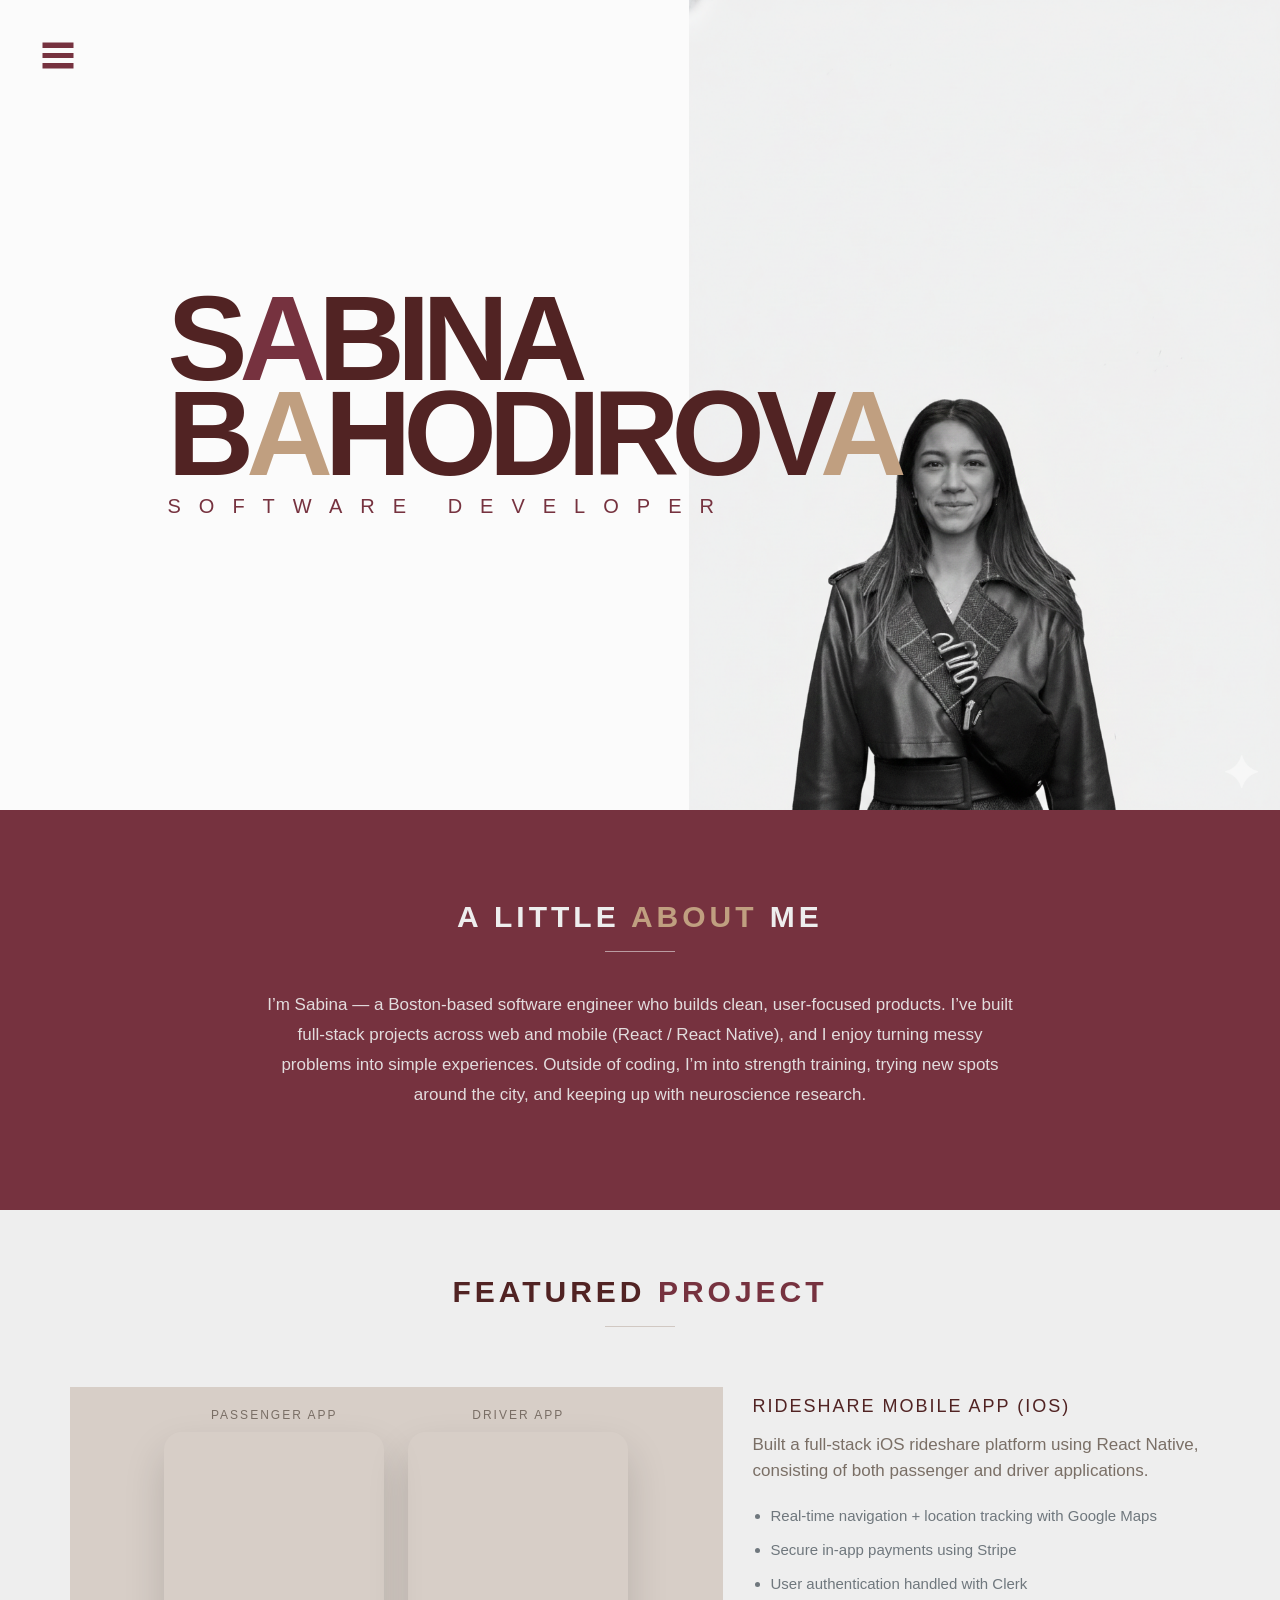
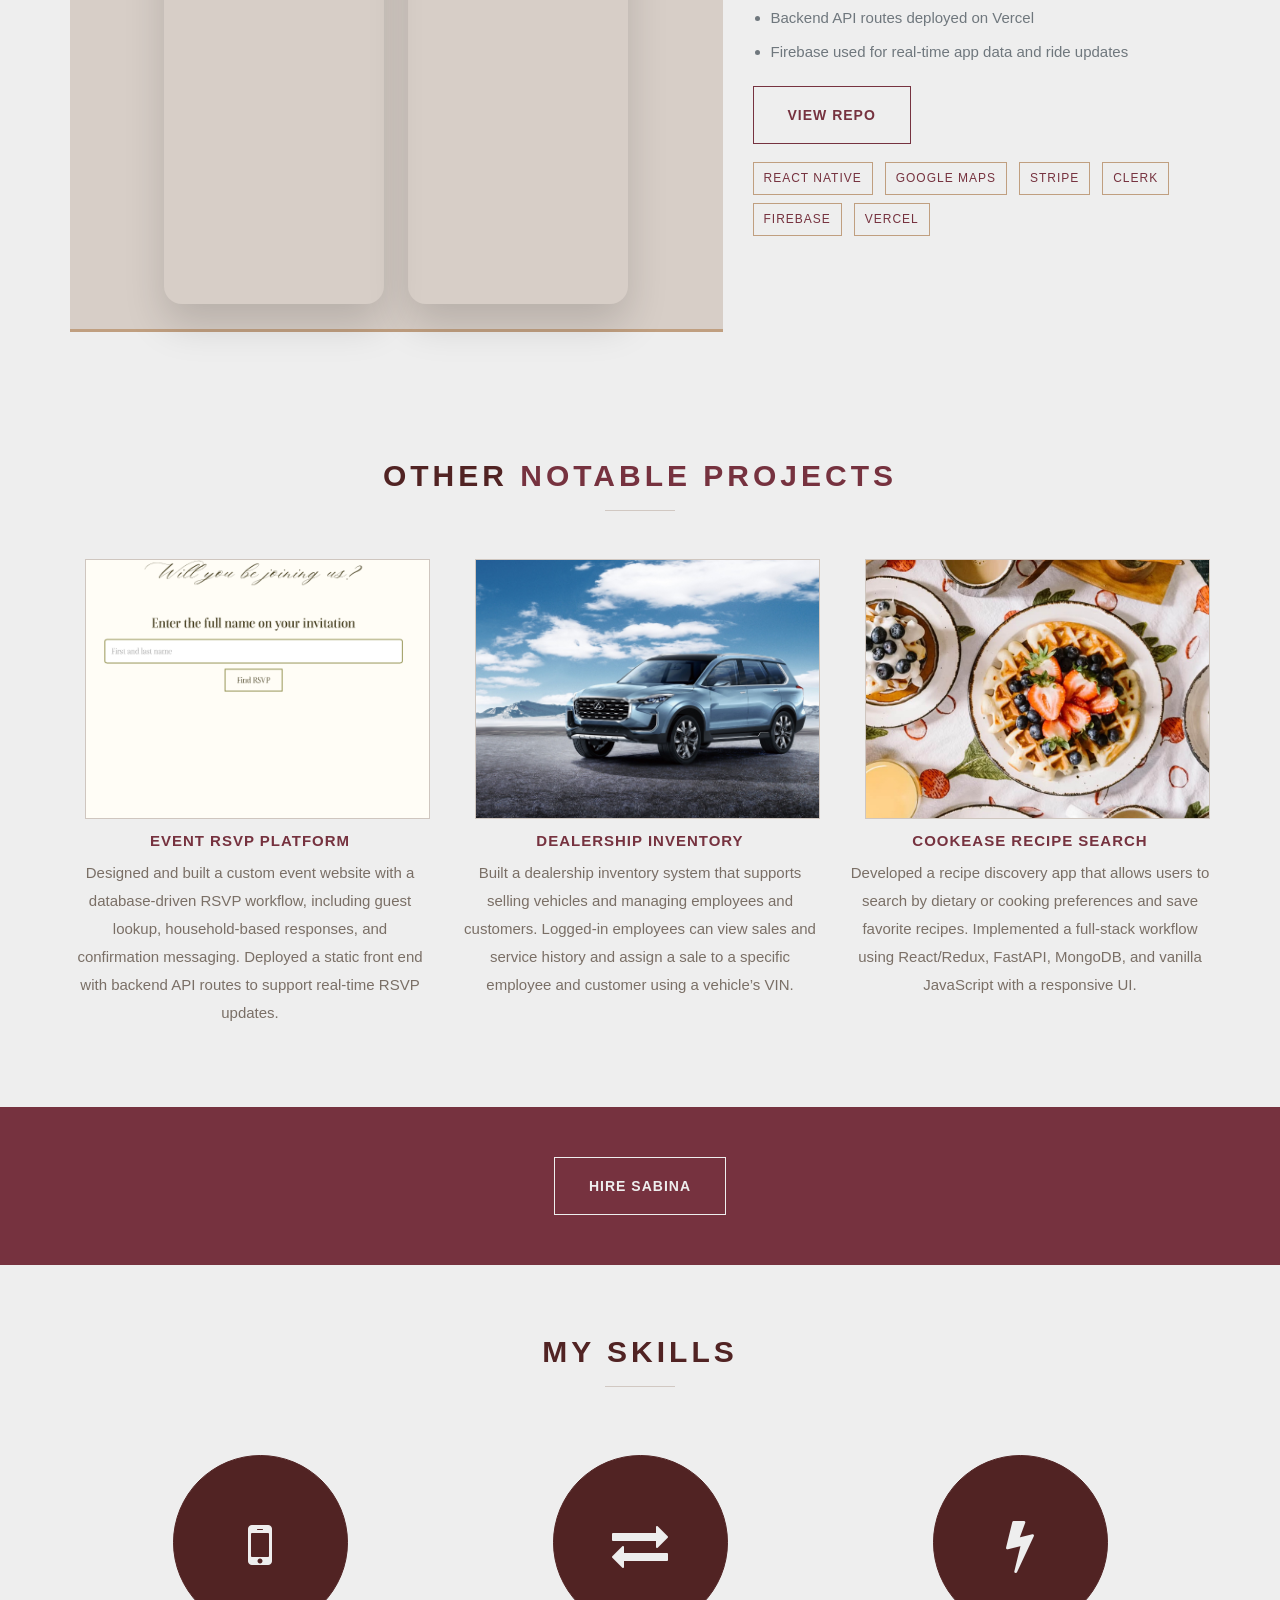
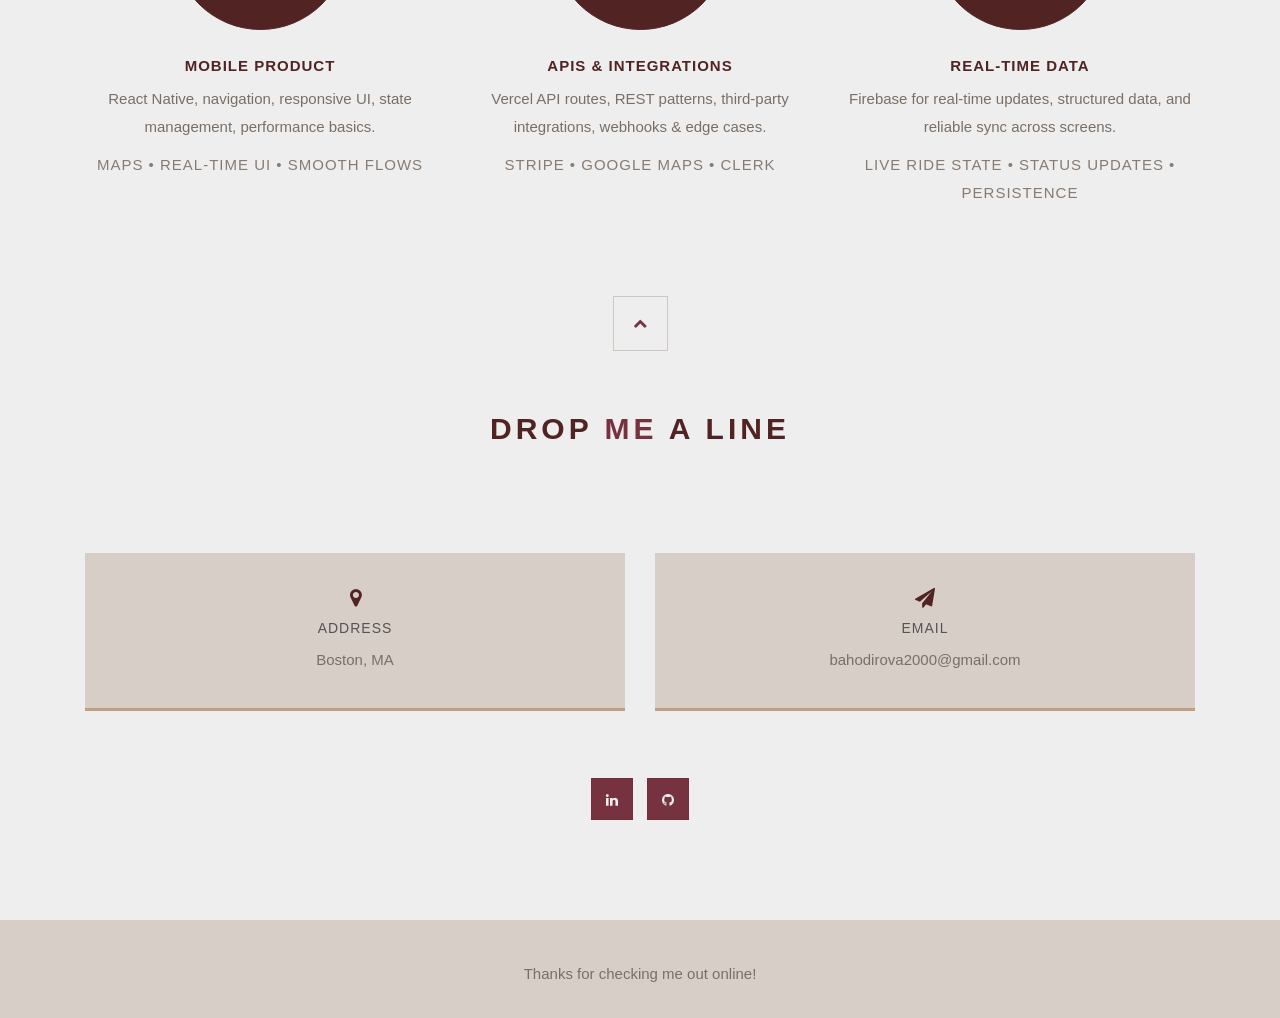
==== commit 314969f7: "changed colors to burgundy" ====
--- a/index.html
+++ b/index.html
@@ -1,38 +1,29 @@
 <!DOCTYPE html>
 <html lang="en">
-
 <head>
   <meta charset="utf-8" />
   <meta http-equiv="X-UA-Compatible" content="IE=edge" />
   <meta name="viewport" content="width=device-width, initial-scale=1" />
-  <!-- Website Title -->
   <title>Sabina Bahodirova - Software Engineer</title>
-  <!-- Bootstrap -->
+
   <link href="assets/bootstrap/css/bootstrap.min.css" rel="stylesheet" />
-  <!-- Font-Awesome -->
   <link href="assets/font-awesome/css/font-awesome.min.css" rel="stylesheet" />
-  <!-- Lightbox -->
   <link href="assets/lightbox/css/lightbox.css" rel="stylesheet" />
-  <!-- Text Rotator-->
   <link href="assets/textrotator/simpletextrotator.css" rel="stylesheet" />
-  <!-- FlexSlider -->
   <link href="assets/flexslider/flexslider.css" rel="stylesheet" />
-  <!-- Theme Style -->
+
   <link href="css/style.css" rel="stylesheet" />
-  <!-- Animations -->
   <link href="css/animate.css" rel="stylesheet" />
-  <!-- Custom Favicon -->
+
   <link href="img/memoji.png" rel="shortcut icon" type="image/x-icon" />
-
 </head>
 
 <body id="top">
-  <!-- ****************************** Preloader ************************** -->
   <div id="preloader"></div>
 
   <!-- ==========================
-        HEADER SECTION
-        =========================== -->
+        HEADER / NAV
+  =========================== -->
   <header id="home">
     <div class="container-fluid">
       <div class="row">
@@ -50,6 +41,10 @@
         <button class="menu-button" id="open-button"></button>
       </div>
     </div>
+
+    <!-- ==========================
+          HERO
+    =========================== -->
     <section class="hero" id="hero">
       <div class="container">
         <div class="row">
@@ -57,61 +52,56 @@
             <a id="nav-toggle" class="nav_slide_button" href="index.html#"><span></span></a>
           </div>
         </div>
+
         <div class="row">
           <div class="col-md-8 col-md-offset-1 inner">
             <h1 class="animated fadeInDown">
-              S<span style="color: #e04343">a</span>bina<br />
-              <span>B<span style="color: #ffe800">a</span>hodirov<span style="color: #ffe800">a</span></span>
+              S<span class="hero-accent">a</span>bina<br />
+              <span>B<span class="hero-accent-soft">a</span>hodirov<span class="hero-accent-soft">a</span></span>
             </h1>
+
             <h3 class="animated fadeInUp delay-05s">
               <span class="rotate">Software Developer</span>
             </h3>
           </div>
         </div>
-        <div class="row">
-        </div>
       </div>
     </section>
   </header>
 
   <!-- ==========================
-        ABOUT SECTION
-        =========================== -->
-  <section class="intro text-center section-padding color-bg" id="about">
+        ABOUT
+  =========================== -->
+  <section id="about">
     <div class="container">
       <div class="row">
         <div class="col-md-8 col-md-offset-2 wp1">
-          <h1 class="arrow">A little <span>about</span> me</h1>
-          <p>
+          <h1 class="section-title">A little <span>about</span> me</h1>
           <p>
             I’m Sabina — a Boston-based software engineer who builds clean, user-focused products.
             I’ve built full-stack projects across web and mobile (React / React Native), and I enjoy
-            turning messy problems into simple experiences.
-            Outside of coding, I’m into strength training, trying new spots around the city, and keeping up with
-            neuroscience research.
+            turning messy problems into simple experiences. Outside of coding, I’m into strength training,
+            trying new spots around the city, and keeping up with neuroscience research.
           </p>
-          </p>
-        </div>
-      </div>
-    </div>
-  </section>
-
-  <!-- ==========================
-    FEATURED PROJECT SECTION
-    =========================== -->
-  <section class="text-center section-padding light-bg" id="featured">
-    <div class="container">
-      <div class="row">
-        <div class="col-md-12">
-          <h1 class="arrow">Featured <span>Project</span></h1>
+        </div>
+      </div>
+    </div>
+  </section>
+
+  <!-- ==========================
+        FEATURED PROJECT
+  =========================== -->
+  <section id="featured">
+    <div class="container">
+      <div class="row">
+        <div class="col-md-12">
+          <h1 class="section-title">Featured <span>Project</span></h1>
         </div>
       </div>
 
       <div class="row featured-wrap">
-        <!-- Image -->
         <div class="col-md-7 wp4">
           <div class="featured-media dual-video">
-            <!-- Passenger -->
             <div class="video-col">
               <p class="video-label">Passenger App</p>
               <video class="featured-video-el" autoplay muted loop playsinline preload="metadata">
@@ -119,7 +109,6 @@
               </video>
             </div>
 
-            <!-- Driver -->
             <div class="video-col">
               <p class="video-label">Driver App</p>
               <video class="featured-video-el" autoplay muted loop playsinline preload="metadata">
@@ -127,16 +116,13 @@
               </video>
             </div>
           </div>
-
-
-        </div>
-
-        <!-- Copy -->
+        </div>
+
         <div class="col-md-5 wp4 delay-05s featured-copy">
           <h2 class="featured-title">RideShare Mobile App (iOS)</h2>
           <p class="featured-subtitle">
             Built a full-stack iOS rideshare platform using React Native, consisting of both passenger and driver
-            applications. 
+            applications.
           </p>
 
           <ul class="featured-bullets">
@@ -148,8 +134,9 @@
           </ul>
 
           <div class="featured-actions">
-            <a class="outline-btn featured-btn" href="https://github.com/BahodirovaS/Take4" target="_blank"
-              rel="noopener noreferrer">View Repo</a>
+            <a class="outline-btn" href="https://github.com/BahodirovaS/Take4" target="_blank" rel="noopener noreferrer">
+              View Repo
+            </a>
           </div>
 
           <div class="featured-stack">
@@ -165,190 +152,164 @@
     </div>
   </section>
 
-
-  <!-- ==========================
-        BLOG SECTION
-        =========================== -->
- <section class="text-center section-padding" id="blog">
-  <div class="container">
-    <div class="row">
-      <div class="col-md-12">
-        <h1 class="arrow">Other <span>Notable Projects</span></h1>
-      </div>
-    </div>
-
-    <br /><br />
-
-    <div class="row">
-      <div id="blogSlider">
-        <ul class="slides">
-          <li>
-            <div class="col-md-4 wp4">
-              <div class="overlay-effect effects clearfix">
-                <div class="img">
-                  <img src="img/rsvp.png" alt="Event RSVP Platform" />
+  <!-- ==========================
+        OTHER PROJECTS
+  =========================== -->
+  <section id="blog">
+    <div class="container">
+      <div class="row">
+        <div class="col-md-12">
+          <h1 class="section-title">Other <span>Notable Projects</span></h1>
+        </div>
+      </div>
+
+      <div class="row">
+        <div id="blogSlider">
+          <ul class="slides">
+            <li>
+              <!-- RSVP -->
+              <div class="col-md-4 wp4">
+                <div class="overlay-effect effects clearfix">
+                  <div class="img">
+                    <img src="img/rsvp.png" alt="Event RSVP Platform" />
+                  </div>
                 </div>
+                <h2><a href="https://github.com/BahodirovaS/wedding-rsvp-backend">Event RSVP Platform</a></h2>
+                <p>
+                  Designed and built a custom event website with a database-driven RSVP workflow, including guest
+                  lookup, household-based responses, and confirmation messaging. Deployed a static front end with
+                  backend API routes to support real-time RSVP updates.
+                </p>
               </div>
-              <br />
-              <h2>
-                <a href="https://github.com/YOUR_REPO_HERE">Event RSVP Platform</a>
-              </h2>
-              <p>
-                Designed and built a custom event website with a database-driven RSVP workflow, including guest
-                lookup, household-based responses, and confirmation messaging. Deployed a static front end with
-                backend API routes to support real-time RSVP updates.
-              </p>
-            </div>
-            <!-- Dealership Inventory -->
-            <div class="col-md-4 wp4 delay-1s">
-              <div class="overlay-effect effects clearfix">
-                <div class="img">
-                  <img src="img/car.jpg" alt="Dealership Inventory" />
+
+              <!-- CarCar -->
+              <div class="col-md-4 wp4 delay-02s">
+                <div class="overlay-effect effects clearfix">
+                  <div class="img">
+                    <img src="img/car.jpg" alt="Dealership Inventory" />
+                  </div>
                 </div>
+                <h2><a href="https://gitlab.com/msun220/carcar">Dealership Inventory</a></h2>
+                <p>
+                  Built a dealership inventory system that supports selling vehicles and managing employees and
+                  customers. Logged-in employees can view sales and service history and assign a sale to a specific
+                  employee and customer using a vehicle’s VIN.
+                </p>
               </div>
-              <br />
-              <h2>
-                <a href="https://gitlab.com/msun220/carcar">Dealership Inventory</a>
-              </h2>
-              <p>
-                Built a dealership inventory system that supports selling vehicles and managing employees and
-                customers. Logged-in employees can view sales and service history and assign a sale to a specific
-                employee and customer using a vehicle’s VIN.
-              </p>
-            </div>
-
-            <!-- CookEase -->
-            <div class="col-md-4 wp4 delay-05s">
-              <div class="overlay-effect effects clearfix">
-                <div class="img">
-                  <img src="img/stats-bg-2.jpg"alt="CookEase Recipe Search" />
+
+              <!-- CookEase -->
+              <div class="col-md-4 wp4 delay-05s">
+                <div class="overlay-effect effects clearfix">
+                  <div class="img">
+                    <img src="img/stats-bg-2.jpg" alt="CookEase Recipe Search" />
+                  </div>
                 </div>
+                <h2><a href="https://github.com/BahodirovaS/cookease">CookEase Recipe Search</a></h2>
+                <p>
+                  Developed a recipe discovery app that allows users to search by dietary or cooking preferences and
+                  save favorite recipes. Implemented a full-stack workflow using React/Redux, FastAPI, MongoDB, and
+                  vanilla JavaScript with a responsive UI.
+                </p>
               </div>
-              <br />
-              <h2>
-                <a href="https://github.com/BahodirovaS/cookease">CookEase Recipe Search</a>
-              </h2>
-              <p>
-                Developed a recipe discovery app that allows users to search by dietary or cooking preferences and
-                save favorite recipes. Implemented a full-stack workflow using React/Redux, FastAPI, MongoDB, and
-                vanilla JavaScript with a responsive UI.
-              </p>
-            </div>            
-          </li>
-        </ul>
-      </div>
-    </div>
-  </div>
-
-  <div class="spacer-cta text-center">
-    <div class="container">
-      <div class="row">
-        <div class="col-md-12">
-          <a href="index.html#contact" class="outline-btn">hire sabina</a>
-        </div>
-      </div>
-    </div>
-  </div>
-</section>
-
-  <!-- ==========================
-        SERVICE SECTION
-        =========================== -->
-  <section class="features text-center section-padding" id="service">
-    <div class="container">
-      <div class="row">
-        <div class="col-md-12">
-          <h1 class="arrow">My Skills</h1>
-        </div>
-      </div>
+            </li>
+          </ul>
+        </div>
+      </div>
+
+      <!-- CTA Spacer -->
+      <div class="spacer-cta text-center">
+        <div class="container">
+          <div class="row">
+            <div class="col-md-12">
+              <a href="index.html#contact" class="outline-btn">hire sabina</a>
+            </div>
+          </div>
+        </div>
+      </div>
+  </section>
+
+  <!-- ==========================
+        SKILLS
+  =========================== -->
+  <section id="service">
+    <div class="container">
+      <div class="row">
+        <div class="col-md-12">
+          <h1 class="section-title">My Skills</h1>
+        </div>
+      </div>
+
       <div class="row">
         <div class="col-md-12">
           <div class="services strengths">
-            <!-- Strength 1 -->
             <div class="col-md-4 wp2 item">
-              <div class="icon">
-                <i class="fa fa-mobile" aria-hidden="true"></i>
-              </div>
+              <div class="icon"><i class="fa fa-mobile" aria-hidden="true"></i></div>
               <h2>Mobile Product</h2>
-              <p>
-                React Native, navigation, responsive UI, state management, performance basics.
-              </p>
-              <p class="strength-list">
-                Maps • real-time UI • smooth flows
-              </p>
-            </div>
-
-            <!-- Strength 2 -->
+              <p>React Native, navigation, responsive UI, state management, performance basics.</p>
+              <p class="strength-list">Maps • real-time UI • smooth flows</p>
+            </div>
+
             <div class="col-md-4 wp2 item delay-05s">
-              <div class="icon">
-                <i class="fa fa-exchange" aria-hidden="true"></i>
-              </div>
+              <div class="icon"><i class="fa fa-exchange" aria-hidden="true"></i></div>
               <h2>APIs & Integrations</h2>
-              <p>
-                Vercel API routes, REST patterns, third-party integrations, webhooks & edge cases.
-              </p>
-              <p class="strength-list">
-                Stripe • Google Maps • Clerk
-              </p>
-            </div>
-
-            <!-- Strength 3 -->
+              <p>Vercel API routes, REST patterns, third-party integrations, webhooks & edge cases.</p>
+              <p class="strength-list">Stripe • Google Maps • Clerk</p>
+            </div>
+
             <div class="col-md-4 wp2 item delay-1s">
-              <div class="icon">
-                <i class="fa fa-bolt" aria-hidden="true"></i>
-              </div>
+              <div class="icon"><i class="fa fa-bolt" aria-hidden="true"></i></div>
               <h2>Real-Time Data</h2>
-              <p>
-                Firebase for real-time updates, structured data, and reliable sync across screens.
-              </p>
-              <p class="strength-list">
-                Live ride state • status updates • persistence
-              </p>
+              <p>Firebase for real-time updates, structured data, and reliable sync across screens.</p>
+              <p class="strength-list">Live ride state • status updates • persistence</p>
             </div>
           </div>
           <div class="clearfix"></div>
-
-          <div class="clearfix"></div>
-        </div>
-      </div>
-    </div>
-  </section>
-
-  <!-- ==========================
-        CONTACT SECTION
-        =========================== -->
-  <section class="text-center section-padding contact-wrap" id="contact">
+        </div>
+      </div>
+    </div>
+  </section>
+
+  <!-- ==========================
+        CONTACT
+  =========================== -->
+  <section id="contact">
     <a href="index.html#top" class="up-btn"><i class="fa fa-chevron-up"></i></a>
-    <div class="container">
-      <div class="row">
-        <div class="col-md-12">
-          <h1 class="arrow">Drop <span>me</span> a line</h1>
-        </div>
-      </div>
+
+    <div class="container">
+      <div class="row">
+        <div class="col-md-12">
+          <h1 class="section-title">Drop <span>me</span> a line</h1>
+        </div>
+      </div>
+
       <div class="row contact-details">
         <div class="col-md-6">
-          <div class="dark-box box-hover">
+          <div class="dark-box">
             <h2><i class="fa fa-map-marker"></i><span>Address</span></h2>
             <p>Boston, MA</p>
           </div>
         </div>
+
         <div class="col-md-6">
-          <div class="dark-box box-hover">
+          <div class="dark-box">
             <h2><i class="fa fa-paper-plane"></i><span>Email</span></h2>
             <p>bahodirova2000@gmail.com</p>
           </div>
         </div>
       </div>
-      <br />
+
       <div class="row">
         <div class="col-md-12">
           <ul class="social-buttons">
             <li>
-              <a href="https://www.linkedin.com/in/sabinabahodirova/" class="social-btn"><i
-                  class="fa fa-linkedin"></i></a>
+              <a href="https://www.linkedin.com/in/sabinabahodirova/" class="social-btn">
+                <i class="fa fa-linkedin"></i>
+              </a>
             </li>
             <li>
-              <a href="https://gitlab.com/sbahodirova" class="social-btn"><i class="fa fa-github"></i></a>
+              <a href="https://gitlab.com/sbahodirova" class="social-btn">
+                <i class="fa fa-github"></i>
+              </a>
             </li>
           </ul>
         </div>
@@ -357,8 +318,8 @@
   </section>
 
   <!-- ==========================
-        FOOTER SECTION
-        =========================== -->
+        FOOTER
+  =========================== -->
   <footer>
     <div class="container">
       <div class="row">
@@ -369,77 +330,22 @@
     </div>
   </footer>
 
-  <!-- jQuery -->
+  <!-- scripts (unchanged) -->
   <script src="https://ajax.googleapis.com/ajax/libs/jquery/1.11.0/jquery.min.js"></script>
-  <!-- SmoothScroll -->
   <script type="text/javascript" src="assets/smoothscroll/smoothscroll.js"></script>
-  <!-- Bootstrap -->
   <script src="assets/bootstrap/js/bootstrap.min.js"></script>
-  <!-- Waypoints -->
   <script src="js/waypoints.min.js"></script>
-  <!-- classie.js -->
   <script src="js/classie.js"></script>
-  <!-- FlexSlider -->
   <script src="assets/flexslider/jquery.flexslider.js"></script>
-  <!-- Modernizr -->
   <script src="js/modernizr.js"></script>
-  <!-- Text Rotator -->
   <script src="assets/textrotator/jquery.simple-text-rotator.js"></script>
-  <!-- Lightbox.js -->
   <script src="assets/lightbox/js/lightbox.min.js"></script>
-  <!-- Google Maps -->
+
   <script type="text/javascript"
     src="https://maps.googleapis.com/maps/api/js?key=AIzaSyDeKBBPJTG3v5w3cNPAgM6ZsJiPyL1mP_o&amp;sensor=false"></script>
-  <!-- Theme JavaScript Core -->
+
   <script src="js/main.js"></script>
   <script src="js/script.js"></script>
-
-  <!-- GOOGLE MAPS DATA -->
-  <script type="text/javascript">
-    google.maps.event.addDomListener(window, "load", init);
-
-    function init() {
-      var mapOptions = {
-        zoom: 15,
-
-        scrollwheel: false,
-
-        center: new google.maps.LatLng(40.68961985411178, -74.01618003845215), // New York
-
-        styles: [
-          {
-            featureType: "water",
-            stylers: [{ color: "#F2F2F2" }, { visibility: "on" }],
-          },
-          { featureType: "landscape", stylers: [{ color: "#FFFFFF" }] },
-          {
-            featureType: "road",
-            stylers: [{ saturation: -100 }, { lightness: 45 }],
-          },
-          {
-            featureType: "road.highway",
-            stylers: [{ visibility: "simplified" }],
-          },
-          {
-            featureType: "road.arterial",
-            elementType: "labels.icon",
-            stylers: [{ visibility: "off" }],
-          },
-          {
-            featureType: "administrative",
-            elementType: "labels.text.fill",
-            stylers: [{ color: "#ADADAD" }],
-          },
-          { featureType: "transit", stylers: [{ visibility: "off" }] },
-          { featureType: "poi", stylers: [{ visibility: "off" }] },
-        ],
-      };
-
-      var mapElement = document.getElementById("googlemaps");
-
-      var map = new google.maps.Map(mapElement, mapOptions);
-    }
-  </script>
 
   <script type="text/javascript">
     $(".rotate").textrotator({
@@ -449,5 +355,4 @@
     });
   </script>
 </body>
-
-</html>+</html>
--- a/css/style.css
+++ b/css/style.css
@@ -1,640 +1,770 @@
-/* ==========================================================================
-   style.css — cleaned + modernized
-   - Removed legacy HTML5 shims, old vendor prefixes, duplicate type rules
-   - Removed grayscale + “pan” hover (translate3d)
-   - Kept your layout + colors + theme feel
-   - Added modern project-card hover (scale 1.15)
-   ========================================================================== */
-
-/* -----------------------------
-   Tokens
------------------------------- */
+/* =============================
+   01) TOKENS (GLOBAL OK)
+============================= */
 :root {
-  --red: #E04343;
-  --yellow: #FFE801;
-  --text: #353535;
-  --muted: #8c9398;
-  --bg: #fff;
-  --bg-soft: #f3f5f8;
-  --shadow-line: 0px 3px 0px 0px var(--red);
-}
-
-/* -----------------------------
-   Base
------------------------------- */
-*,
-*::before,
-*::after {
-  box-sizing: border-box;
-}
-
+	--bg-main: #eeeeee;
+	--bg-soft: #d7cec7;
+
+	--accent-soft: #c09f80;
+	--accent-strong: #76323f;
+	--ink: #512323;
+
+	--muted: #7a6f66;
+	--line: #cfc6bf;
+
+	--red: var(--accent-strong);
+	--text: var(--ink);
+	--cream: var(--bg-main);
+}
+
+/* =============================
+   02) HTML/BODY (GLOBAL OK)
+============================= */
 html {
-  -webkit-text-size-adjust: 100%;
+	-webkit-text-size-adjust: 100%;
 }
 
 body {
-  margin: 0;
-  font-family: "Open Sans", sans-serif;
-  color: var(--text);
-  background: var(--bg);
-}
-
-img,
-video {
-  max-width: 100%;
-  height: auto;
-  display: block;
-}
-
-a {
-  color: var(--red);
-  text-decoration: none;
-  transition: color 0.25s ease;
-}
-
-a:hover,
-a:focus {
-  color: #0D0D0D;
-  outline: none;
-}
-
-p {
-  color: var(--muted);
-  font-size: 15px;
-  font-weight: 300;
-  line-height: 28px;
-  word-spacing: 1px;
-  margin: 0 0 1em;
-}
-
-h1,
-h2,
-h3,
-h4,
-h5,
-h6 {
-  margin: 0 0 0.8em;
-  color: var(--text);
-}
-
-h2 {
-  font-size: 15px;
-  text-transform: uppercase;
-  font-weight: 700;
-}
-
-h2::after {
-  content: "";
-  border: solid 1px #CCCCCC;
-  display: block;
-  width: 65px;
-  margin: 20px auto 0;
-}
-
-/* -----------------------------
-   Preloader (kept)
------------------------------- */
+	margin: 0;
+	font-family: "Open Sans", sans-serif;
+	color: var(--ink);
+	background: var(--bg-main);
+}
+
+/* =============================
+   03) PRELOADER (component)
+============================= */
 #preloader {
-  position: fixed;
-  inset: 0;
-  z-index: 999999;
-  background: #fff url("../img/preloader.gif") no-repeat center center;
-}
-
-/* -----------------------------
-   Sections / helpers
------------------------------- */
-.section-padding {
-  padding: 90px 0 100px;
-}
-
-.dark-bg {
-  background: var(--bg-soft);
-}
-
-.light-bg {
-  background: #fff;
-}
-
-.nopadding {
-  padding: 0;
-}
-
-.inner {
-  padding-top: 138px;
-}
-
-/* -----------------------------
-   Buttons / boxes
------------------------------- */
-.dark-box {
-  background: var(--bg-soft);
-  box-shadow: var(--shadow-line);
-  padding: 20px 0;
-  transition: box-shadow 0.25s ease;
-}
-
-.dark-box:hover,
-.dark-box:focus {
-  box-shadow: 0px 3px 0px 0px var(--yellow);
-}
-
-.box-hover {
-  transition: transform 0.25s ease;
-}
-
-.box-hover:hover,
-.box-hover:focus {
-  transform: translateY(-15px);
-}
-
-.outline-btn {
-  display: inline-block;
-  padding: 25px 40px;
-  color: var(--yellow);
-  border: 1px solid var(--yellow);
-  text-transform: uppercase;
-  font-weight: 700;
-  letter-spacing: 1px;
-  background: transparent;
-  transition: background 0.25s ease, color 0.25s ease, border-color 0.25s ease;
-}
-
-.outline-btn:hover,
-.outline-btn:focus {
-  color: var(--red);
-  border-color: var(--red);
-  background: var(--yellow);
-}
-
-/* -----------------------------
-   Navigation (kept behavior)
------------------------------- */
-.menu-wrap a {
-  color: #555d7c;
-}
-
-.menu-wrap a:hover,
-.menu-wrap a:focus {
-  color: var(--red);
-}
-
-.content-wrap {
-  overflow-y: scroll;
-  -webkit-overflow-scrolling: touch;
-  transition: transform 0.4s cubic-bezier(0.7, 0, 0.3, 1);
-}
-
-.menu-button,
+	position: fixed;
+	inset: 0;
+	z-index: 999999;
+	background: #fff url("../img/preloader.gif") no-repeat center center;
+}
+
+/* ==========================================================================
+   NAV / MENU (component)
+   ========================================================================== */
 .menu-wrap {
-  position: fixed;
-  width: 2.5em;
-  height: 2.25em;
-  font-size: 1.5em;
-  transform: translate3d(1.5em, 1.5em, 0);
+	position: fixed;
+	width: 2.5em;
+	height: 2.25em;
+	font-size: 1.5em;
+	transform: translate3d(1.5em, 1.5em, 0);
+	z-index: 999;
+	background: transparent;
+	backdrop-filter: none;
+	transition:
+		width .4s cubic-bezier(.7, 0, .3, 1),
+		height .4s cubic-bezier(.7, 0, .3, 1),
+		transform .4s cubic-bezier(.7, 0, .3, 1),
+		background .25s ease;
+}
+
+.menu-wrap .menu {
+	height: 100%;
+	overflow: hidden;
+	font-size: .75em;
+}
+
+.menu-wrap .icon-list {
+	float: right;
+	padding: 2.5em 2em 0 6em;
+}
+
+.menu-wrap .icon-list a {
+	opacity: 0;
+	display: inline-block;
+	padding: 0 .2em;
+	margin: 0 15px;
+	text-align: center;
+	font-size: 1.2em;
+	color: var(--ink);
+	text-decoration: none;
+	transition: opacity .4s ease, color .25s ease;
+}
+
+.menu-wrap .icon-list a:hover,
+.menu-wrap .icon-list a:focus {
+	color: var(--accent-strong);
+	outline: none;
+}
+
+.menu-wrap .icon-list a span {
+	display: block;
+	text-transform: uppercase;
+	letter-spacing: 1px;
+	font-size: .5em;
+	font-weight: 700;
+	padding-top: .5em;
 }
 
 .menu-button {
-  z-index: 1000;
-  margin: 0;
-  padding: 0;
-  border: none;
-  text-indent: 2.5em;
-  color: transparent;
-  background: transparent;
+	position: fixed;
+	width: 2.5em;
+	height: 2.25em;
+	font-size: 1.5em;
+	transform: translate3d(1.5em, 1.5em, 0);
+	z-index: 1000;
+	margin: 0;
+	padding: 0;
+	border: none;
+	background: transparent;
+	color: transparent;
+	text-indent: 2.5em;
+	outline: none;
 }
 
 .menu-button::before {
-  position: absolute;
-  top: 0.5em;
-  right: 0.5em;
-  bottom: 0.5em;
-  left: 0.5em;
-  background: linear-gradient(
-    var(--red) 20%,
-    rgba(0, 0, 0, 0) 20%,
-    rgba(0, 0, 0, 0) 40%,
-    var(--red) 40%,
-    var(--red) 60%,
-    rgba(0, 0, 0, 0) 60%,
-    rgba(0, 0, 0, 0) 80%,
-    var(--red) 80%
-  );
-  content: "";
+	position: absolute;
+	top: .5em;
+	right: .5em;
+	bottom: .5em;
+	left: .5em;
+	content: "";
+	background: linear-gradient(var(--accent-strong) 20%,
+			rgba(0, 0, 0, 0) 20%,
+			rgba(0, 0, 0, 0) 40%,
+			var(--accent-strong) 40%,
+			var(--accent-strong) 60%,
+			rgba(0, 0, 0, 0) 60%,
+			rgba(0, 0, 0, 0) 80%,
+			var(--accent-strong) 80%);
 }
 
 .menu-button:hover {
-  opacity: 0.6;
-}
-
-.menu-wrap {
-  z-index: 999;
-  background: rgba(255, 255, 255, 1);
-  transition:
-    width 0.4s cubic-bezier(0.7, 0, 0.3, 1),
-    height 0.4s cubic-bezier(0.7, 0, 0.3, 1),
-    transform 0.4s cubic-bezier(0.7, 0, 0.3, 1);
-}
-
-.menu {
-  height: 100%;
-  overflow: hidden;
-  font-size: 0.75em;
-}
-
-.icon-list {
-  float: right;
-  padding: 2.5em 2em 0 6em;
-}
-
-.icon-list a {
-  opacity: 0;
-  display: inline-block;
-  padding: 0 0.2em;
-  margin: 0 15px;
-  text-align: center;
-  font-size: 1.2em;
-  color: var(--text);
-  transition: opacity 0.4s ease;
-}
-
-.icon-list a span {
-  display: block;
-  text-transform: uppercase;
-  letter-spacing: 1px;
-  font-size: 0.5em;
-  font-weight: 700;
-  padding-top: 0.5em;
-}
-
-/* Shown menu */
-.show-menu .content-wrap {
-  transform: translate3d(0, 125px, 0);
+	opacity: .65;
 }
 
 .show-menu .menu-wrap {
-  width: 100%;
-  height: 125px;
-  transform: translate3d(0, 0, 0);
-  border-bottom: 1px solid var(--red);
+	width: 100%;
+	height: 125px;
+	transform: translate3d(0, 0, 0);
+	border-bottom: 1px solid var(--line);
+	background: rgba(238, 238, 238, .92);
+	backdrop-filter: blur(8px);
 }
 
 .show-menu .icon-list a {
-  opacity: 1;
-  transition-delay: 0.35s;
-}
-
-/* -----------------------------
-   Hero
------------------------------- */
+	opacity: 1;
+	transition-delay: .35s;
+}
+
+@media (max-width:767px) {
+	.show-menu .icon-list a {
+		display: block;
+		width: 100%;
+		float: left;
+		margin-bottom: 10px;
+	}
+
+	.show-menu .menu-wrap {
+		height: 100%;
+	}
+}
+
+/* ==========================================================================
+   HEADER / HERO
+   ========================================================================== */
 .hero {
-  background: url("../img/headshot2.png") right bottom no-repeat;
-  background-size: contain;
-  padding: 110px 0 100px;
-  background-color: #FBFBFB;
+	background: url("../img/headshot2.png") right bottom no-repeat;
+	background-size: contain;
+	background-color: #FBFBFB;
+
+	min-height: 90vh;
+	padding: 150px 0 140px;
+	display: flex;
+	align-items: center;
+}
+
+.hero .inner {
+	padding-top: 0px;
 }
 
 .hero h1 {
-  font-size: 120px;
-  letter-spacing: -8px;
-  margin: 0;
-  font-weight: 600;
-  line-height: 95px;
-  text-transform: uppercase;
-}
-
-.hero h1 span {
-  color: #a1a9b0;
+	margin: 0;
+	font-size: 120px;
+	letter-spacing: -8px;
+	font-weight: 600;
+	line-height: 95px;
+	text-transform: uppercase;
+	color: var(--ink);
+}
+
+.hero .hero-accent {
+	color: var(--accent-strong);
+}
+
+.hero .hero-accent-soft {
+	color: var(--accent-soft);
 }
 
 .hero h3 {
-  font-size: 20px;
-  margin: 0;
-  opacity: 0.5;
-  color: var(--red);
-  letter-spacing: 18px;
-  line-height: 50px;
-  text-transform: uppercase;
-}
-
-.scrollto {
-  padding: 150px 0 0;
-  display: block;
-  color: #FFF;
-  width: 200px;
-  margin: 0 auto;
-  border-bottom: none;
-}
-
-.scrollto--arrow {
-  padding: 10px;
-}
-
-@keyframes arrowbounce {
-  from { transform: translateY(0); }
-  to { transform: translateY(-20px); }
-}
-
-.scrollto--arrow img {
-  animation: arrowbounce 1s alternate infinite;
-}
-
-/* -----------------------------
-   Headings used in sections
------------------------------- */
-h1.arrow {
-  font-size: 30px;
-  text-transform: uppercase;
-  color: var(--text);
-  letter-spacing: 4px;
-  background: url("../img/h1-bg.png") no-repeat center bottom;
-  padding-bottom: 30px;
-  font-weight: 700;
-}
-
-h1.arrow span {
-  color: var(--red);
-}
-
-.color-bg h1.arrow span {
-  color: #FFE800; /* yellow */
-}
-
-/* -----------------------------
-   About
------------------------------- */
-.color-bg {
-  background: var(--red);
-}
-
-.color-bg a {
-  color: #FFE800;
-}
-
-.color-bg h6,
-.color-bg p {
-  color: white;
-}
-
-.about-text {
-  padding: 20px 50px 25px;
-}
-
-/* -----------------------------
-   Services / Strengths
------------------------------- */
-
-#service.section-padding {
-  padding-top: 30px;   /* try 20–40px */
-}
-
-.services {
-  margin-top: 60px;
-  margin-bottom: 40px;
-}
-
-.services .icon {
-  width: 175px;
-  height: 175px;
-  margin: 0 auto 40px;
-  text-align: center;
-  line-height: 180px;
-  font-size: 56px;
-  border-radius: 50%;
-  border: 1px solid var(--red);
-  color: var(--red);
-  transition: background 0.25s ease, color 0.25s ease;
-}
-
-.services .item:hover .icon {
-  background: var(--red);
-  color: #fff;
-}
-
-.services .item [class*=fa] {
-  transition: transform 0.25s ease, color 0.25s ease;
-}
-
-.services .item:hover [class*=fa] {
-  transform: scale(1.2);
-  color: #fff;
-}
-
-/* ===== Strengths tweaks ===== */
-.strengths .strength-list {
-  font-size: 13px;
-  letter-spacing: 1px;
-  text-transform: uppercase;
-  opacity: 0.9;
-}
-
-/* -----------------------------
-   Portfolio / Projects cards
------------------------------- */
-.effects {
-  padding-left: 15px;
-}
-
-.effects .img {
-  position: relative;
-  z-index: 1;
-  overflow: hidden;
-}
-
-.effects .img img {
-  display: block;
-  margin: 0;
-  padding: 0;
-  height: auto;
+	margin: 0;
+	font-size: 20px;
+	opacity: .55;
+	color: var(--accent-strong);
+	letter-spacing: 18px;
+	line-height: 50px;
+	text-transform: uppercase;
+}
+
+.hero .scrollto {
+	display: none;
+}
+
+@media (max-width:991px) {
+	.hero {
+		padding: 105px 0 80px;
+		min-height: 64vh;
+	}
+}
+
+@media (max-width:414px) {
+	.hero h1 {
+		font-size: 100px;
+		line-height: 80px;
+		margin-top: 65px;
+	}
+}
+
+/* ==========================================================================
+   SECTION TITLES 
+   ========================================================================== */
+.section-title {
+	font-size: 30px;
+	text-transform: uppercase;
+	color: var(--ink);
+	letter-spacing: 4px;
+	font-weight: 700;
+	margin: 0 0 20px;
+	padding-bottom: 18px;
+	position: relative;
+}
+
+.section-title span {
+	color: var(--accent-strong);
+}
+
+.section-title::after {
+	content: "";
+	display: block;
+	width: 70px;
+	margin: 18px auto 0;
+	border-bottom: 1px solid var(--line);
+	opacity: .95;
+}
+
+/* ==========================================================================
+   ABOUT
+   ========================================================================== */
+#about {
+	background: var(--accent-strong);
+	padding: 90px 0 100px;
+	text-align: center;
+}
+
+#about .section-title {
+	color: var(--bg-main);
+}
+
+#about .section-title span {
+	color: var(--accent-soft);
+}
+
+#about .section-title::after {
+	border-bottom-color: rgba(238, 238, 238, .6);
+}
+
+#about p {
+	margin: 0;
+	color: rgba(238, 238, 238, .90);
+	font-size: 17px;
+	line-height: 30px;
+	font-weight: 300;
+}
+
+/* ==========================================================================
+   FEATURED
+   ========================================================================== */
+#featured {
+	background: var(--bg-main);
+	padding: 65px 0 70px;
+	text-align: center;
+}
+
+#featured .section-title {
+	margin-bottom: 14px;
+}
+
+#featured .featured-wrap {
+	margin-top: 28px;
+	text-align: left;
+}
+
+#featured .featured-media {
+	background: var(--bg-soft);
+	padding: 18px;
+	box-shadow: 0 3px 0 0 var(--accent-soft);
+}
+
+
+#featured .dual-video {
+	display: flex;
+	justify-content: center;
+	gap: 24px;
+	padding: 20px;
+	flex-wrap: wrap;
+}
+
+#featured .video-col {
+	text-align: center;
+}
+
+#featured .video-label {
+	margin: 0 0 8px;
+	text-transform: uppercase;
+	letter-spacing: 2px;
+	font-size: 12px;
+	color: var(--muted);
+}
+
+#featured .featured-video-el {
+	width: 100%;
+	max-width: 220px;
+	aspect-ratio: 7/15;
+	object-fit: cover;
+	border-radius: 18px;
+	box-shadow: 0 20px 40px rgba(0, 0, 0, .15);
+}
+
+#featured .featured-copy {
+	padding-top: 10px;
+}
+
+#featured .featured-title {
+	margin: 0;
+	font-size: 18px;
+	letter-spacing: 2px;
+	text-transform: uppercase;
+	color: var(--ink);
+}
+
+#featured .featured-subtitle {
+	margin: 15px 0 20px;
+	color: var(--muted);
+	line-height: 26px;
+	font-size: 17px;
+	font-weight: 300;
+}
+
+#featured .featured-bullets {
+	margin: 0 0 22px;
+	padding-left: 18px;
+	text-align: left;
+}
+
+#featured .featured-bullets li {
+	margin-bottom: 10px;
+	color: #6f777d;
+	line-height: 24px;
+	font-weight: 300;
+	font-size: 15px;
+}
+
+#featured .featured-actions {
+	margin: 18px 0 18px;
+}
+
+#featured .outline-btn {
+	display: inline-block;
+	padding: 18px 34px;
+	color: var(--accent-strong);
+	border: 1px solid var(--accent-strong);
+	text-transform: uppercase;
+	font-weight: 700;
+	letter-spacing: 1px;
+	background: transparent;
+	text-decoration: none;
+	transition: background .25s ease, color .25s ease, border-color .25s ease;
+}
+
+#featured .outline-btn:hover,
+#featured .outline-btn:focus {
+	background: var(--accent-strong);
+	border-color: var(--accent-strong);
+	color: var(--bg-main);
+	outline: none;
+}
+
+#featured .tag {
+	display: inline-block;
+	padding: 7px 10px;
+	margin: 0 8px 8px 0;
+	font-size: 12px;
+	letter-spacing: 1px;
+	text-transform: uppercase;
+	color: var(--accent-strong);
+	border: 1px solid var(--accent-soft);
+	background: var(--bg-main);
+}
+
+@media (max-width:767px) {
+	#featured .featured-wrap {
+		text-align: center;
+	}
+
+	#featured .featured-copy {
+		margin-top: 25px;
+	}
+
+	#featured .featured-bullets {
+		display: inline-block;
+		text-align: left;
+	}
+
+	#featured .dual-video {
+		flex-direction: column;
+	}
+}
+
+/* ==========================================================================
+   BLOG / OTHER PROJECTS
+   ========================================================================== */
+#blog {
+	background: var(--bg-main);
+	padding: 60px 0 0;
+	text-align: center;
+}
+
+#blog .section-title {
+	margin-bottom: 30px;
+}
+
+#blog h2 {
+	margin-top: 12px;
+	font-size: 15px;
+	text-transform: uppercase;
+	font-weight: 700;
+	letter-spacing: 1px;
+	color: var(--ink);
+}
+
+#blog h2 a {
+	color: var(--accent-strong);
+	text-decoration: none;
+	transition: color .25s ease;
+}
+
+#blog h2 a:hover,
+#blog h2 a:focus {
+	color: #0D0D0D;
+	outline: none;
+}
+
+#blog p {
+	margin: 0;
+	color: var(--muted);
+	font-size: 15px;
+	font-weight: 300;
+	line-height: 28px;
+}
+
+#blog .effects {
+	padding-left: 15px;
+	margin-bottom: 14px;
 }
 
 #blog .effects .img {
-  height: 300px;
-  overflow: hidden;
+	position: relative;
+	overflow: hidden;
+	height: 260px;
+	border: 1px solid var(--line);
+	background: var(--bg-soft);
 }
 
 #blog .effects .img img {
-  width: 100%;
-  height: 100%;
-  object-fit: cover;
-  display: block;
-}
-
-.img img {
-  transform: none;
-  transition: transform 0.25s ease;
-  will-change: transform;
-}
-
-.img:hover img {
-  transform: scale(1.05);
-}
-
-/* Touch devices: no sticky hover */
-@media (hover: none) and (pointer: coarse) {
-  .img:hover img {
-    transform: none;
-  }
-}
-
-/* Optional overlay (kept, but no animations that shift layout) */
-.overlay {
-  position: absolute;
-  inset: 0;
-  z-index: 20;
-  opacity: 0;
-  transition: opacity 0.25s ease;
-}
-
-.overlay-effect .overlay {
-  opacity: 0;
-}
-
-.overlay-effect .img.hover .overlay {
-  opacity: 1;
-}
-
-/* -----------------------------
-   CTA spacer
------------------------------- */
-.spacer-cta {
-  background-color: var(--red);
-  padding: 70px 0;
-}
-
-/* -----------------------------
-   Social
------------------------------- */
-ul.social-buttons {
-  list-style: none;
-  margin: 0;
-  padding: 0;
-}
-
-ul.social-buttons li {
-  display: inline-block;
-  margin-right: 10px;
-}
-
-ul.social-buttons li:last-child {
-  margin-right: 0;
-}
-
-.social-btn {
-  width: 40px;
-  height: 40px;
-  background: var(--red);
-  display: inline-block;
-  color: #fff;
-  font-size: 17px;
-  line-height: 40px;
-  text-align: center;
-  transition: background 0.25s ease, color 0.25s ease;
-}
-
-.social-btn:hover,
-.social-btn:focus {
-  background: rgba(255, 232, 0, 1);
-  color: var(--red);
-}
-
-/* -----------------------------
-   Contact
------------------------------- */
-.contact-details {
-  margin: 70px 0;
-}
-
-.contact-details h2 {
-  font-size: 20px;
-}
-
-.contact-details h2 span {
-  display: block;
-  color: #545454;
-  text-transform: uppercase;
-  letter-spacing: 1px;
-  font-size: 14px;
-  margin-top: 15px;
-}
-
-.contact-wrap {
-  position: relative;
-}
-
-.up-btn {
-  width: 55px;
-  height: 55px;
-  background: rgba(255, 232, 1, 0.9);
-  display: block;
-  margin: 0 auto;
-  color: var(--red);
-  font-size: 18px;
-  line-height: 52px;
-  text-align: center;
-  position: absolute;
-  top: -26px;
-  left: 0;
-  right: 0;
-}
-
-.up-btn:hover,
-.up-btn:focus {
-  color: #000;
-  background: #FFE800;
-}
-
-/* Inputs */
-.contact .form-control {
-  margin-bottom: 20px;
-  border: 1px solid #cbcbcb;
-  height: 45px;
-  border-radius: 0;
-  box-shadow: none;
-}
-
-.contact textarea.form-control {
-  height: 310px;
-}
-
-.contact .form-control:focus {
-  box-shadow: none;
-  border: 1px solid #B0B0B0;
-}
-
-.btn-send {
-  background: var(--red);
-  color: white;
-  transition: all 0.25s ease;
-  border-radius: 0;
-  float: right;
-}
-
-.btn-send:hover {
-  background: #FFE800;
-  color: var(--red);
-}
-
-/* -----------------------------
-   Footer
------------------------------- */
+	width: 100%;
+	height: 100%;
+	object-fit: cover;
+	display: block;
+	transition: transform .25s ease;
+	transform: none;
+}
+
+#blog .effects .img:hover img {
+	transform: scale(1.05);
+}
+
+@media (hover:none) and (pointer:coarse) {
+	#blog .effects .img:hover img {
+		transform: none;
+	}
+}
+
+/* ==========================================================================
+   CTA SPACER 
+   ========================================================================== */
+#blog .spacer-cta {
+	margin-top: 80px;
+	background: var(--accent-strong);
+	padding: 50px 0;
+	width: 100vw;
+	margin-left: 50%;
+	transform: translateX(-50%);
+}
+
+#blog .spacer-cta .outline-btn {
+	display: inline-block;
+	padding: 18px 34px;
+	color: var(--bg-main);
+	border: 1px solid var(--bg-main);
+	background: transparent;
+	text-transform: uppercase;
+	font-weight: 700;
+	letter-spacing: 1px;
+	text-decoration: none;
+	transition: background .25s ease, color .25s ease, border-color .25s ease;
+}
+
+#blog .spacer-cta .outline-btn:hover,
+#blog .spacer-cta .outline-btn:focus {
+	background: var(--bg-main);
+	color: var(--accent-strong);
+	border-color: var(--bg-main);
+	outline: none;
+}
+
+/* ==========================================================================
+   SKILLS / SERVICE
+   ========================================================================== */
+#service {
+	background: var(--bg-main);
+	padding: 70px 0 80px;
+	text-align: center;
+}
+
+#service .section-title {
+	margin-bottom: 25px;
+}
+
+#service .services {
+	margin-top: 25px;
+	margin-bottom: 20px;
+}
+
+#service .services .item {
+	margin-bottom: 25px;
+}
+
+#service .services .icon {
+	width: 175px;
+	height: 175px;
+	margin: 0 auto 28px;
+	text-align: center;
+	line-height: 180px;
+	font-size: 56px;
+	border-radius: 50%;
+
+	background: var(--ink);
+	border: 1px solid var(--ink);
+	color: var(--bg-main);
+	transition: background .25s ease, color .25s ease, border-color .25s ease, transform .25s ease;
+}
+
+#service .services .icon i {
+	color: inherit;
+}
+
+#service .services .item:hover .icon {
+	background: var(--bg-main);
+	border-color: var(--ink);
+	color: var(--ink);
+}
+
+#service .services .item:hover .icon i {
+	transform: scale(1.12);
+}
+
+#service .services h2 {
+	margin: 0 0 10px;
+	font-size: 15px;
+	text-transform: uppercase;
+	font-weight: 700;
+	letter-spacing: 1px;
+	color: var(--ink);
+}
+
+#service .services p {
+	margin: 0 0 10px;
+	color: var(--muted);
+	font-size: 15px;
+	font-weight: 300;
+	line-height: 28px;
+}
+
+#service .strength-list {
+	margin: 0;
+	font-size: 13px;
+	letter-spacing: 1px;
+	text-transform: uppercase;
+	opacity: .9;
+}
+
+/* ==========================================================================
+   CONTACT
+   ========================================================================== */
+#contact {
+	background: var(--bg-main);
+	padding: 90px 0 100px;
+	text-align: center;
+	position: relative;
+}
+
+#contact .up-btn {
+	width: 55px;
+	height: 55px;
+	display: block;
+	margin: 0 auto;
+	text-align: center;
+	line-height: 52px;
+	position: absolute;
+	top: -26px;
+	left: 0;
+	right: 0;
+	background: var(--bg-main);
+	border: 1px solid var(--line);
+	color: var(--accent-strong);
+	text-decoration: none;
+	transition: background .25s ease, color .25s ease, border-color .25s ease;
+}
+
+#contact .up-btn:hover,
+#contact .up-btn:focus {
+	background: var(--bg-soft);
+	border-color: var(--accent-soft);
+	color: var(--accent-strong);
+	outline: none;
+}
+
+#contact .contact-details {
+	margin: 70px 0;
+}
+
+#contact .section-title::after{
+  content: none;
+  border: 0;
+}
+
+#contact .dark-box {
+	background: var(--bg-soft);
+	box-shadow: 0 3px 0 0 var(--accent-soft);
+	padding: 34px 0;
+	min-height: 150px;
+	transition: box-shadow .25s ease, transform .25s ease;
+	display: flex;
+	flex-direction: column;
+	justify-content: center;
+}
+
+#contact .dark-box:hover {
+	box-shadow: 0 3px 0 0 var(--accent-strong);
+	transform: translateY(-6px);
+}
+
+#contact .dark-box h2 {
+	margin: 0 0 10px;
+	font-size: 20px;
+	color: var(--ink);
+}
+
+#contact .dark-box h2 span {
+	display: block;
+	color: #545454;
+	text-transform: uppercase;
+	letter-spacing: 1px;
+	font-size: 14px;
+	margin-top: 12px;
+}
+
+#contact .dark-box p {
+	margin: 0;
+	color: var(--muted);
+	font-size: 15px;
+	font-weight: 300;
+	line-height: 28px;
+}
+
+#contact ul.social-buttons {
+	list-style: none;
+	margin: 0;
+	padding: 0;
+}
+
+#contact ul.social-buttons li {
+	display: inline-block;
+	margin-right: 10px;
+}
+
+#contact ul.social-buttons li:last-child {
+	margin-right: 0;
+}
+
+#contact .social-btn {
+	width: 42px;
+	height: 42px;
+	display: inline-block;
+	text-align: center;
+	line-height: 42px;
+
+	background: var(--accent-strong);
+	color: var(--bg-main);
+	border: 1px solid rgba(0, 0, 0, .05);
+	text-decoration: none;
+	transition: background .25s ease, color .25s ease, transform .25s ease;
+}
+
+#contact .social-btn:hover,
+#contact .social-btn:focus {
+	background: var(--accent-soft);
+	color: var(--ink);
+	transform: translateY(-2px);
+	outline: none;
+}
+
+/* ==========================================================================
+   FOOTER
+   ========================================================================== */
 footer {
-  background-color: var(--bg-soft);
-  padding: 40px 0 30px;
+	background: var(--bg-soft);
+	padding: 40px 0 30px;
+}
+
+footer p {
+	margin: 0;
+	color: var(--muted);
+	font-size: 15px;
+	font-weight: 300;
+	line-height: 28px;
 }
 
 footer a {
-  color: #a1a9b0;
-}
-
-footer p {
-  color: #808080;
-}
-
-/* -----------------------------
-   Waypoints visibility (kept)
------------------------------- */
-.wp1, .wp2, .wp3, .wp4, .wp5, .wp6 { visibility: hidden; }
+	color: var(--ink);
+	text-decoration: none;
+	opacity: .75;
+}
+
+/* ==========================================================================
+   WAYPOINTS VISIBILITY 
+   ========================================================================== */
+.wp1,
+.wp2,
+.wp3,
+.wp4,
+.wp5,
+.wp6 {
+	visibility: hidden;
+}
+
 .bounceInLeft,
 .bounceInRight,
 .fadeInUp,
@@ -642,130 +772,14 @@
 .fadeInDown,
 .fadeInUpD,
 .fadeInLeft,
-.fadeInRight { visibility: visible; }
-
-.delay-05s { animation-delay: 0.5s; }
-.delay-1s  { animation-delay: 1s; }
-
-/* -----------------------------
-   Featured project (your custom additions kept)
------------------------------- */
-.featured-wrap {
-  margin-top: 60px;
-  text-align: left;
-}
-
-.featured-media {
-  background: var(--bg-soft);
-  padding: 18px;
-  box-shadow: var(--shadow-line);
-}
-
-/* Dual app videos */
-.dual-video {
-  display: flex;
-  justify-content: center;
-  gap: 24px;
-  padding: 20px;
-  flex-wrap: wrap;
-}
-
-.video-col { text-align: center; }
-
-.video-label {
-  text-transform: uppercase;
-  letter-spacing: 2px;
-  font-size: 12px;
-  margin-bottom: 8px;
-  color: var(--muted);
-}
-
-.featured-video-el {
-  width: 100%;
-  max-width: 220px;
-  aspect-ratio: 7 / 15;
-  object-fit: cover;
-  border-radius: 18px;
-  box-shadow: 0 20px 40px rgba(0,0,0,0.15);
-}
-
-.featured-copy { padding-top: 10px; }
-
-.featured-title {
-  font-size: 18px;
-  letter-spacing: 2px;
-  text-transform: uppercase;
-  margin-top: 0;
-}
-
-.featured-subtitle {
-  color: var(--muted);
-  line-height: 26px;
-  margin: 15px 0 20px;
-}
-
-.featured-bullets {
-  margin: 0 0 22px;
-  padding-left: 18px;
-}
-
-.featured-bullets li {
-  margin-bottom: 10px;
-  color: #6f777d;
-  line-height: 24px;
-}
-
-.featured-actions { margin: 18px 0 18px; }
-.featured-btn { margin-right: 10px; margin-bottom: 10px; }
-
-.featured-stack { margin-top: 10px; }
-
-.tag {
-  display: inline-block;
-  padding: 7px 10px;
-  margin: 0 8px 8px 0;
-  font-size: 12px;
-  letter-spacing: 1px;
-  text-transform: uppercase;
-  color: var(--red);
-  border: 1px solid var(--red);
-  background: #fff;
-}
-
-/* -----------------------------
-   Responsive
------------------------------- */
-@media screen and (max-width: 414px) {
-  .scrollto { padding: 95px 0 0; }
-  .hero h1 { font-size: 100px; line-height: 80px; margin-top: 65px; }
-}
-
-@media screen and (max-width: 767px) {
-  .inner { padding-top: 10px; text-align: center; }
-  .hero h3 { letter-spacing: 10px; }
-  .hero { padding-bottom: 0; }
-
-  .show-menu .icon-list a {
-    display: block;
-    width: 100%;
-    float: left;
-    margin-bottom: 10px;
-  }
-  .show-menu .menu-wrap { height: 100%; }
-
-  .featured-wrap { text-align: center; }
-  .featured-copy { margin-top: 25px; }
-  .featured-bullets { text-align: left; display: inline-block; }
-
-  .dual-video { flex-direction: column; }
-}
-
-@media screen and (max-width: 991px) {
-  .hero { padding: 0; }
-  .btn-send { float: none; margin-bottom: 80px; }
-}
-
-.menu-wrap {
-  background: rgba(255, 255, 255, 0.15);
-  backdrop-filter: blur(6px);
+.fadeInRight {
+	visibility: visible;
+}
+
+.delay-05s {
+	animation-delay: .5s;
+}
+
+.delay-1s {
+	animation-delay: 1s;
 }
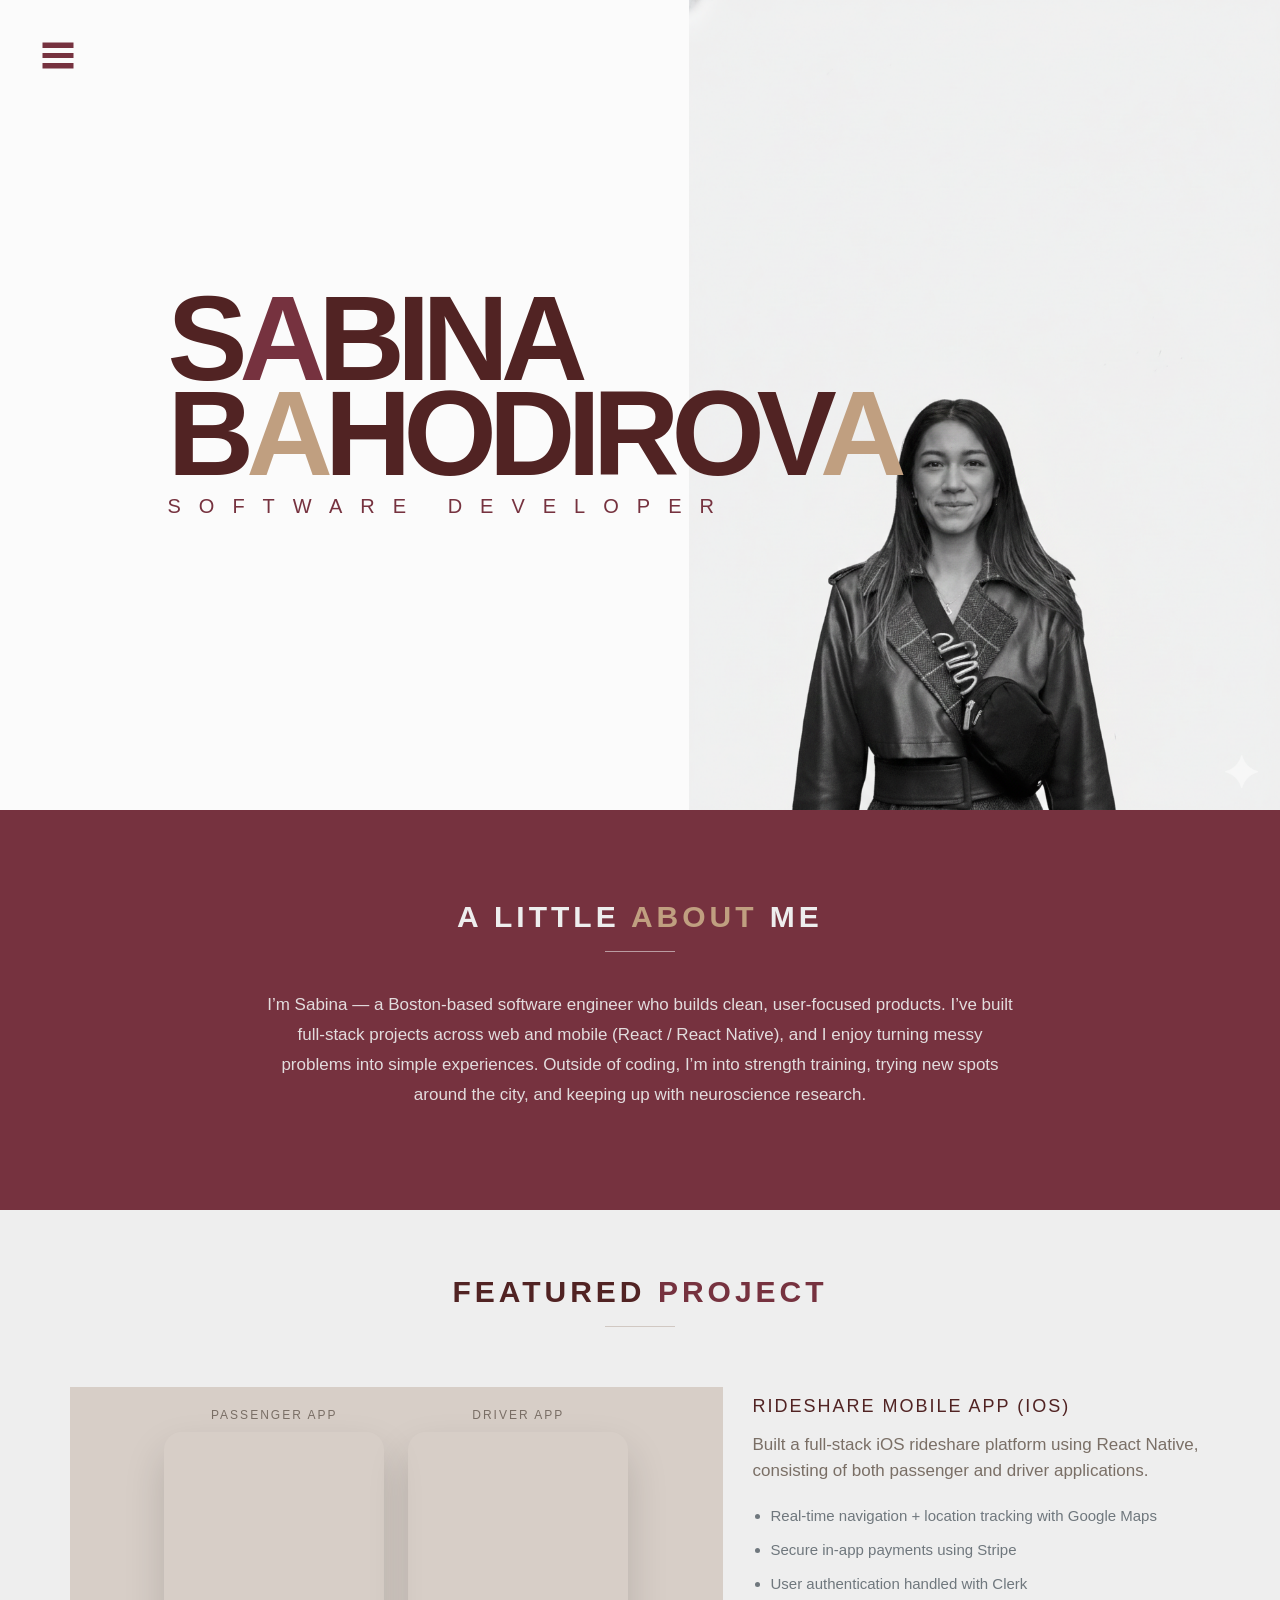
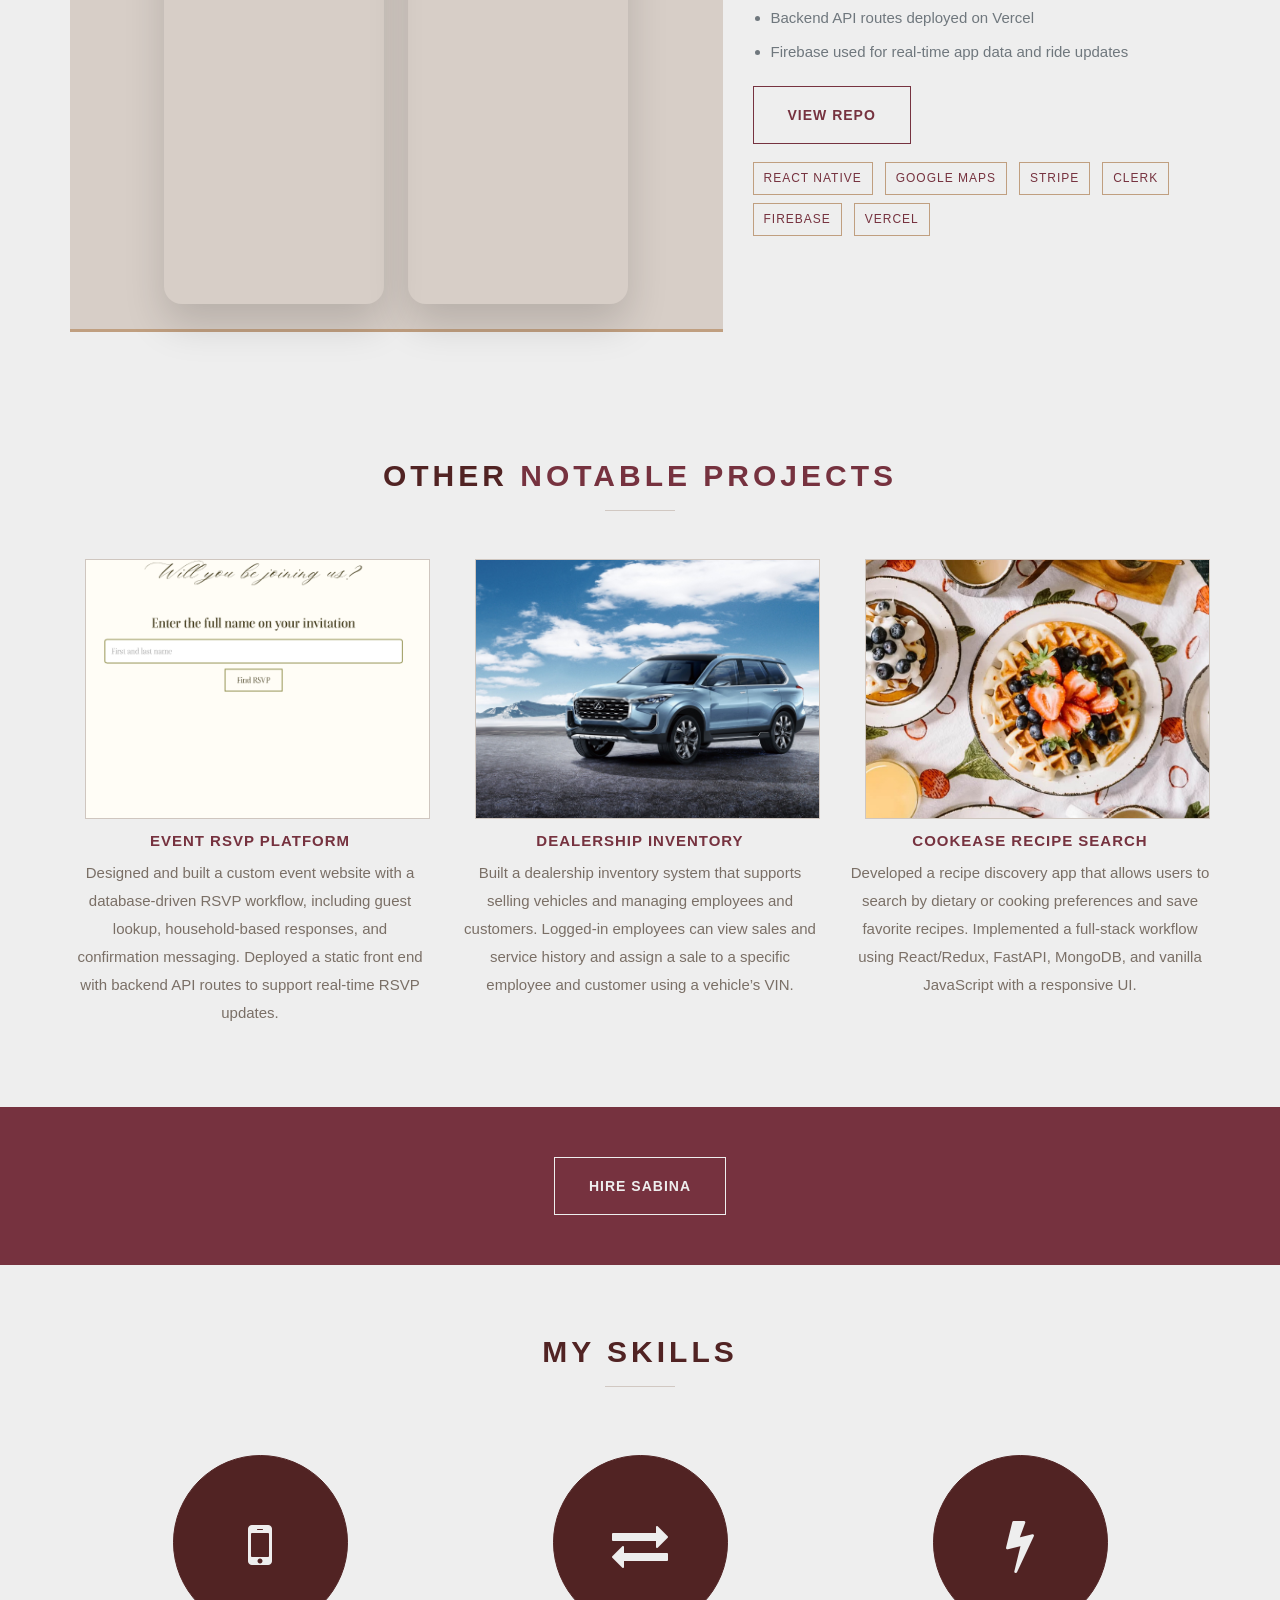
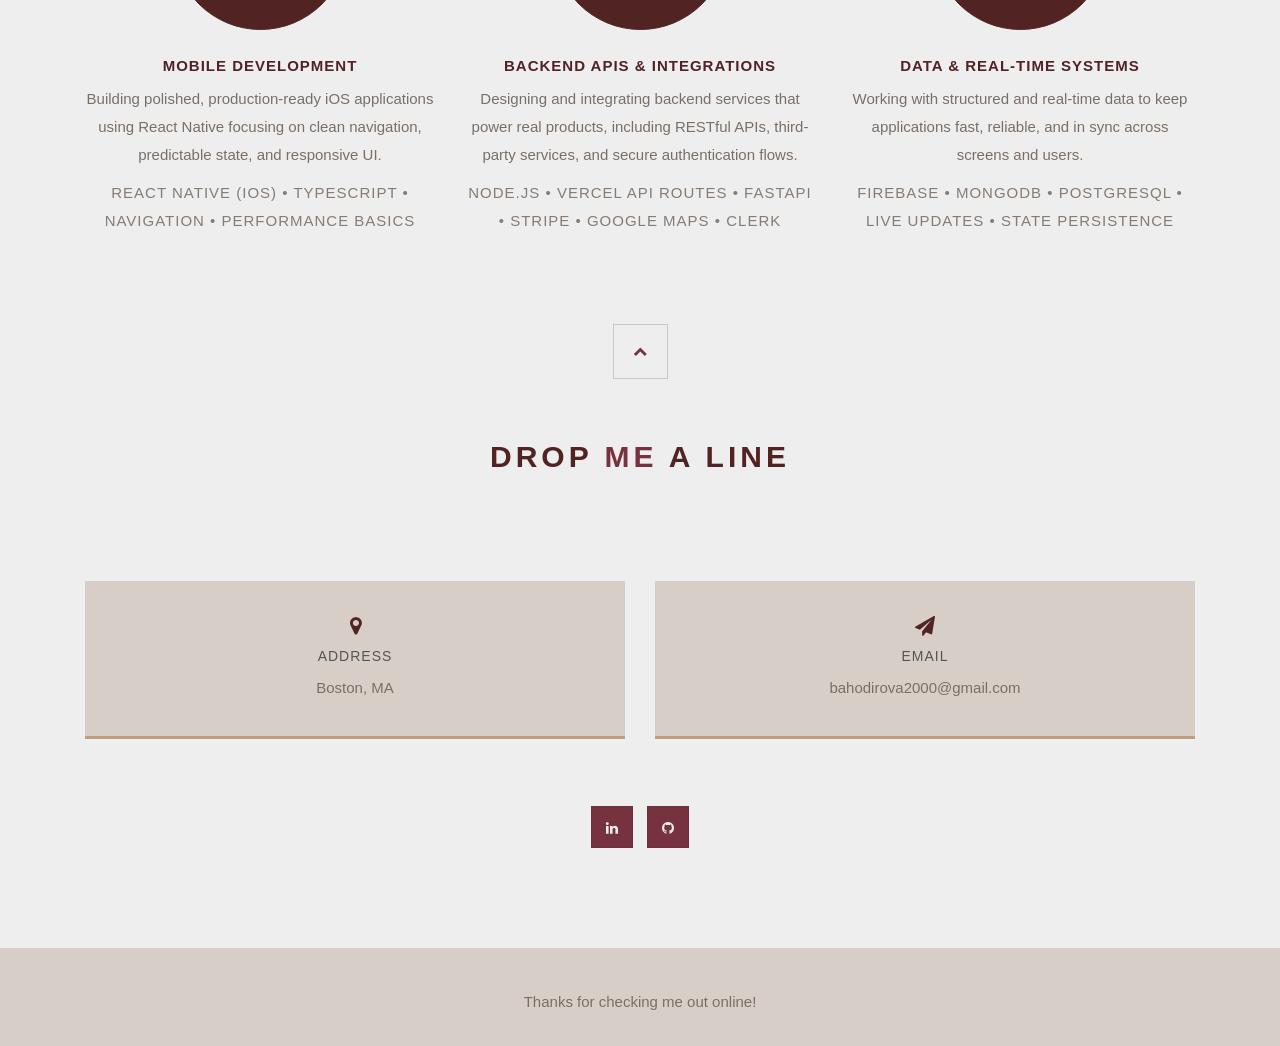
==== commit ac248114: "skills updated" ====
--- a/index.html
+++ b/index.html
@@ -112,7 +112,7 @@
             <div class="video-col">
               <p class="video-label">Driver App</p>
               <video class="featured-video-el" autoplay muted loop playsinline preload="metadata">
-                <source src="video/driver.MOV" type="video/mp4" />
+                <source src="video/driver.mov" type="video/mp4" />
               </video>
             </div>
           </div>
@@ -232,42 +232,69 @@
         SKILLS
   =========================== -->
   <section id="service">
-    <div class="container">
-      <div class="row">
-        <div class="col-md-12">
-          <h1 class="section-title">My Skills</h1>
-        </div>
-      </div>
-
-      <div class="row">
-        <div class="col-md-12">
-          <div class="services strengths">
-            <div class="col-md-4 wp2 item">
-              <div class="icon"><i class="fa fa-mobile" aria-hidden="true"></i></div>
-              <h2>Mobile Product</h2>
-              <p>React Native, navigation, responsive UI, state management, performance basics.</p>
-              <p class="strength-list">Maps • real-time UI • smooth flows</p>
-            </div>
-
-            <div class="col-md-4 wp2 item delay-05s">
-              <div class="icon"><i class="fa fa-exchange" aria-hidden="true"></i></div>
-              <h2>APIs & Integrations</h2>
-              <p>Vercel API routes, REST patterns, third-party integrations, webhooks & edge cases.</p>
-              <p class="strength-list">Stripe • Google Maps • Clerk</p>
-            </div>
-
-            <div class="col-md-4 wp2 item delay-1s">
-              <div class="icon"><i class="fa fa-bolt" aria-hidden="true"></i></div>
-              <h2>Real-Time Data</h2>
-              <p>Firebase for real-time updates, structured data, and reliable sync across screens.</p>
-              <p class="strength-list">Live ride state • status updates • persistence</p>
-            </div>
-          </div>
-          <div class="clearfix"></div>
-        </div>
-      </div>
-    </div>
-  </section>
+  <div class="container">
+    <div class="row">
+      <div class="col-md-12">
+        <h1 class="section-title">My Skills</h1>
+      </div>
+    </div>
+
+    <div class="row">
+      <div class="col-md-12">
+        <div class="services strengths">
+
+          <!-- Mobile -->
+          <div class="col-md-4 wp2 item">
+            <div class="icon">
+              <i class="fa fa-mobile" aria-hidden="true"></i>
+            </div>
+            <h2>Mobile Development</h2>
+            <p>
+              Building polished, production-ready iOS applications using React Native focusing on
+              clean navigation, predictable state, and responsive UI.
+            </p>
+            <p class="strength-list">
+              React Native (iOS) • TypeScript • Navigation • Performance basics
+            </p>
+          </div>
+
+          <!-- APIs -->
+          <div class="col-md-4 wp2 item delay-05s">
+            <div class="icon">
+              <i class="fa fa-exchange" aria-hidden="true"></i>
+            </div>
+            <h2>Backend APIs & Integrations</h2>
+            <p>
+              Designing and integrating backend services that power real products, including RESTful
+              APIs, third-party services, and secure authentication flows.
+            </p>
+            <p class="strength-list">
+              Node.js • Vercel API Routes • FastAPI • Stripe • Google Maps • Clerk
+            </p>
+          </div>
+
+          <!-- Data -->
+          <div class="col-md-4 wp2 item delay-1s">
+            <div class="icon">
+              <i class="fa fa-bolt" aria-hidden="true"></i>
+            </div>
+            <h2>Data & Real-Time Systems</h2>
+            <p>
+              Working with structured and real-time data to keep applications fast, reliable,
+              and in sync across screens and users.
+            </p>
+            <p class="strength-list">
+              Firebase • MongoDB • PostgreSQL • Live updates • State persistence
+            </p>
+          </div>
+
+        </div>
+        <div class="clearfix"></div>
+      </div>
+    </div>
+  </div>
+</section>
+
 
   <!-- ==========================
         CONTACT
